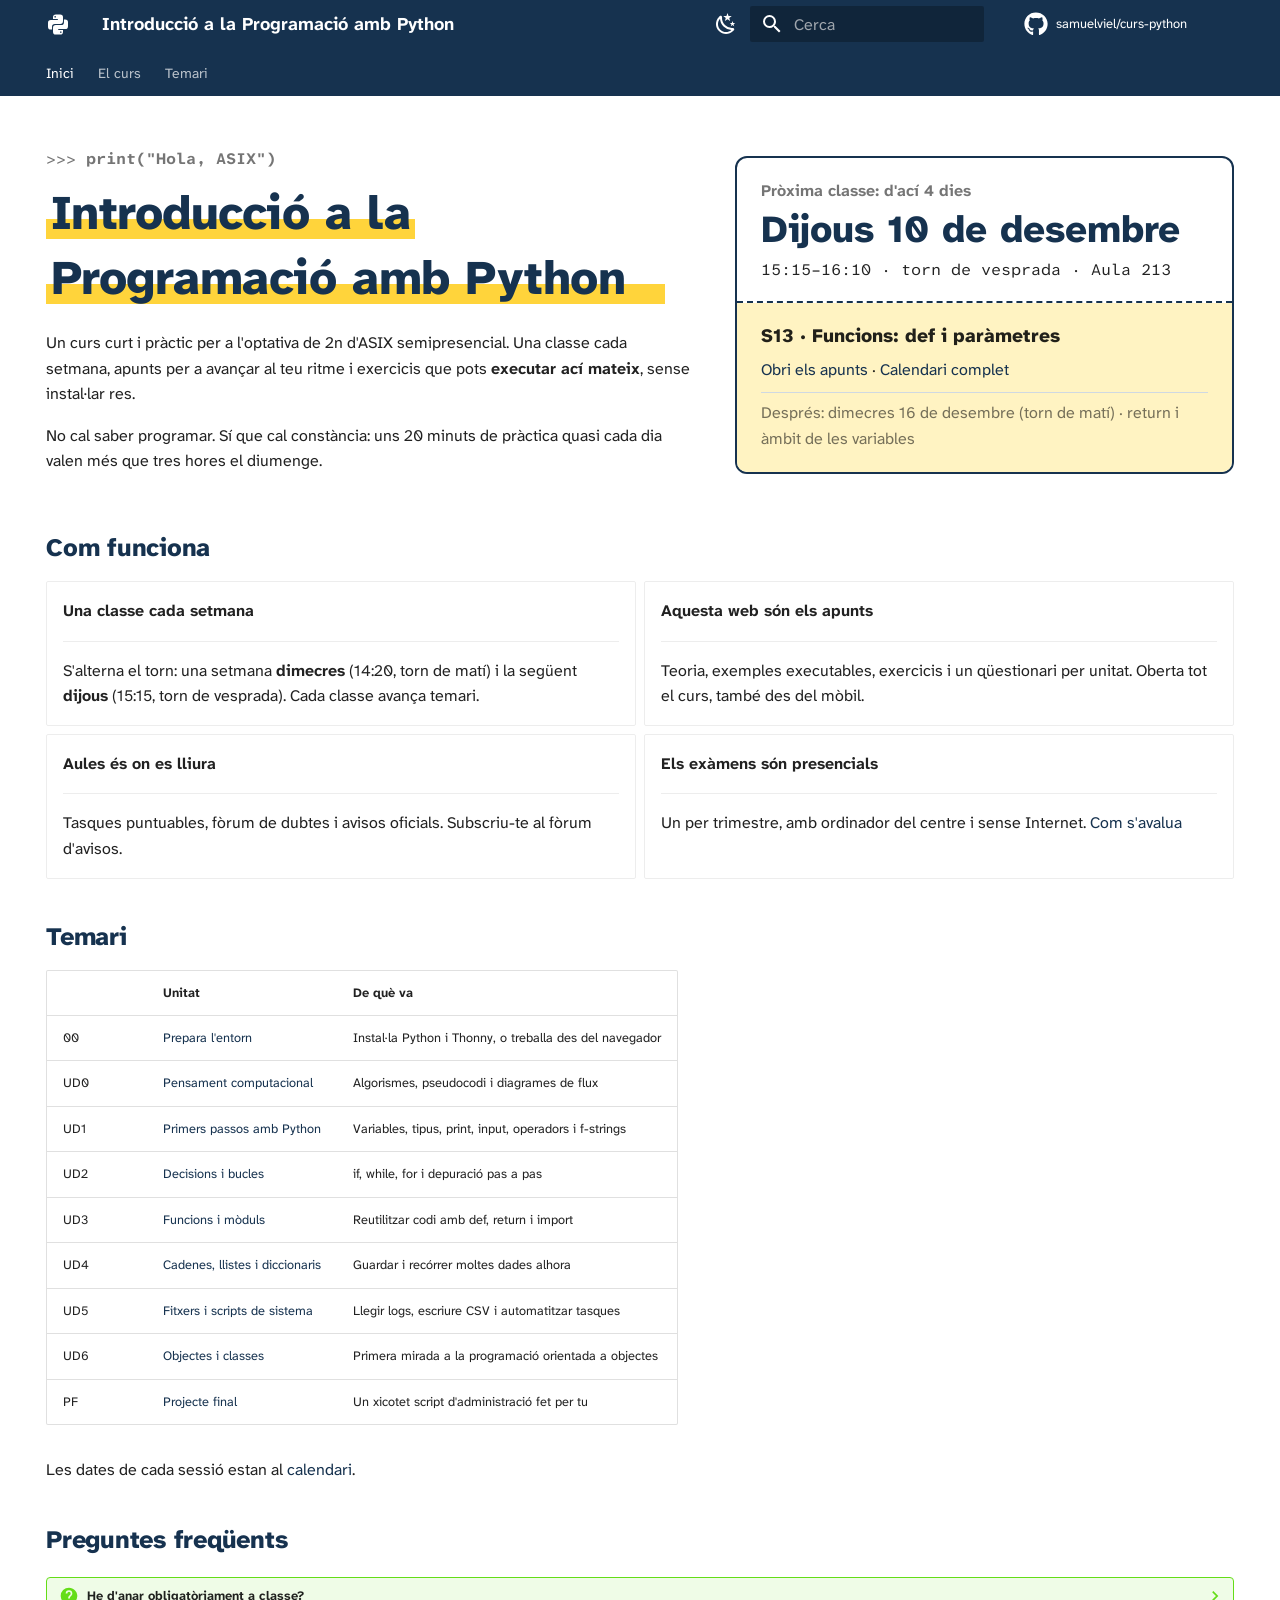
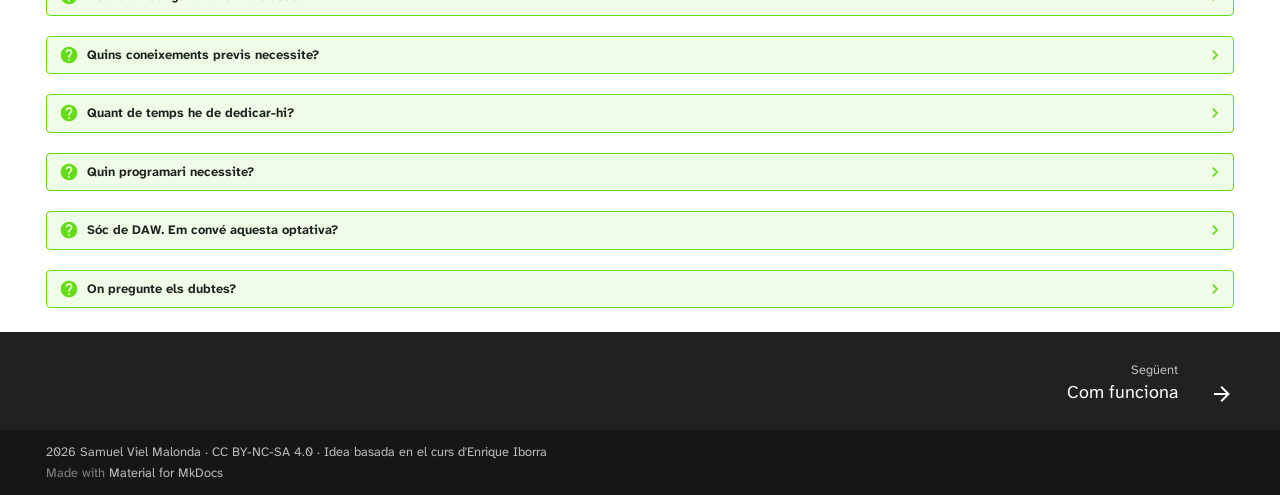
==== index.html @ 8b62d402 "Deployed 7106b65 with MkDocs version: 1.6.1" ====
<!doctype html>
<html lang="ca" class="no-js">
  <head>
    
      <meta charset="utf-8">
      <meta name="viewport" content="width=device-width,initial-scale=1">
      
        <meta name="description" content="Optativa de 2n d'ASIX/DAW semipresencial · IES Maria Enríquez (Gandia) · Curs 2026-2027">
      
      
        <meta name="author" content="Samuel Viel Malonda">
      
      
        <link rel="canonical" href="https://samuelviel.github.io/curs-python/">
      
      
      
        <link rel="next" href="guia/">
      
      
        
      
      
      <link rel="icon" href="assets/favicon.svg">
      <meta name="generator" content="mkdocs-1.6.1, mkdocs-material-9.7.7">
    
    
      
        <title>Inici - Introducció a la Programació amb Python</title>
      
    
    
      <link rel="stylesheet" href="assets/stylesheets/main.ec1eaa64.min.css">
      
        
        <link rel="stylesheet" href="assets/stylesheets/palette.ab4e12ef.min.css">
      
      


    
    
      
    
    
      
    
    
      <link rel="stylesheet" href="assets/css/curs.css">
    
    <script>__md_scope=new URL(".",location),__md_hash=e=>[...e].reduce(((e,_)=>(e<<5)-e+_.charCodeAt(0)),0),__md_get=(e,_=localStorage,t=__md_scope)=>JSON.parse(_.getItem(t.pathname+"."+e)),__md_set=(e,_,t=localStorage,a=__md_scope)=>{try{t.setItem(a.pathname+"."+e,JSON.stringify(_))}catch(e){}}</script>
    
      

    
    
  </head>
  
  
    
    
      
    
    
    
    
    <body dir="ltr" data-md-color-scheme="default" data-md-color-primary="custom" data-md-color-accent="custom">
  
    
    <input class="md-toggle" data-md-toggle="drawer" type="checkbox" id="__drawer" autocomplete="off">
    <input class="md-toggle" data-md-toggle="search" type="checkbox" id="__search" autocomplete="off">
    <label class="md-overlay" for="__drawer"></label>
    <div data-md-component="skip">
      
        
        <a href="#introduccio-a-la-programacio-amb-python" class="md-skip">
          Salta el contingut
        </a>
      
    </div>
    <div data-md-component="announce">
      
    </div>
    
    
      

<header class="md-header" data-md-component="header">
  <nav class="md-header__inner md-grid" aria-label="Capçalera">
    <a href="." title="Introducció a la Programació amb Python" class="md-header__button md-logo" aria-label="Introducció a la Programació amb Python" data-md-component="logo">
      
  
  <svg xmlns="http://www.w3.org/2000/svg" viewBox="0 0 24 24"><path d="M19.14 7.5A2.86 2.86 0 0 1 22 10.36v3.78A2.86 2.86 0 0 1 19.14 17H12c0 .39.32.96.71.96H17v1.68a2.86 2.86 0 0 1-2.86 2.86H9.86A2.86 2.86 0 0 1 7 19.64v-3.75a2.85 2.85 0 0 1 2.86-2.85h5.25a2.85 2.85 0 0 0 2.85-2.86V7.5zm-4.28 11.79c-.4 0-.72.3-.72.89s.32.71.72.71a.71.71 0 0 0 .71-.71c0-.59-.32-.89-.71-.89m-10-1.79A2.86 2.86 0 0 1 2 14.64v-3.78A2.86 2.86 0 0 1 4.86 8H12c0-.39-.32-.96-.71-.96H7V5.36A2.86 2.86 0 0 1 9.86 2.5h4.28A2.86 2.86 0 0 1 17 5.36v3.75a2.85 2.85 0 0 1-2.86 2.85H8.89a2.85 2.85 0 0 0-2.85 2.86v2.68zM9.14 5.71c.4 0 .72-.3.72-.89s-.32-.71-.72-.71c-.39 0-.71.12-.71.71s.32.89.71.89"/></svg>

    </a>
    <label class="md-header__button md-icon" for="__drawer">
      
      <svg xmlns="http://www.w3.org/2000/svg" viewBox="0 0 24 24"><path d="M3 6h18v2H3zm0 5h18v2H3zm0 5h18v2H3z"/></svg>
    </label>
    <div class="md-header__title" data-md-component="header-title">
      <div class="md-header__ellipsis">
        <div class="md-header__topic">
          <span class="md-ellipsis">
            Introducció a la Programació amb Python
          </span>
        </div>
        <div class="md-header__topic" data-md-component="header-topic">
          <span class="md-ellipsis">
            
              Inici
            
          </span>
        </div>
      </div>
    </div>
    
      
        <form class="md-header__option" data-md-component="palette">
  
    
    
    
    <input class="md-option" data-md-color-media="(prefers-color-scheme: light)" data-md-color-scheme="default" data-md-color-primary="custom" data-md-color-accent="custom"  aria-label="Canvia a mode fosc"  type="radio" name="__palette" id="__palette_0">
    
      <label class="md-header__button md-icon" title="Canvia a mode fosc" for="__palette_1" hidden>
        <svg xmlns="http://www.w3.org/2000/svg" viewBox="0 0 24 24"><path d="m17.75 4.09-2.53 1.94.91 3.06-2.63-1.81-2.63 1.81.91-3.06-2.53-1.94L12.44 4l1.06-3 1.06 3zm3.5 6.91-1.64 1.25.59 1.98-1.7-1.17-1.7 1.17.59-1.98L15.75 11l2.06-.05L18.5 9l.69 1.95zm-2.28 4.95c.83-.08 1.72 1.1 1.19 1.85-.32.45-.66.87-1.08 1.27C15.17 23 8.84 23 4.94 19.07c-3.91-3.9-3.91-10.24 0-14.14.4-.4.82-.76 1.27-1.08.75-.53 1.93.36 1.85 1.19-.27 2.86.69 5.83 2.89 8.02a9.96 9.96 0 0 0 8.02 2.89m-1.64 2.02a12.08 12.08 0 0 1-7.8-3.47c-2.17-2.19-3.33-5-3.49-7.82-2.81 3.14-2.7 7.96.31 10.98 3.02 3.01 7.84 3.12 10.98.31"/></svg>
      </label>
    
  
    
    
    
    <input class="md-option" data-md-color-media="(prefers-color-scheme: dark)" data-md-color-scheme="slate" data-md-color-primary="custom" data-md-color-accent="custom"  aria-label="Canvia a mode clar"  type="radio" name="__palette" id="__palette_1">
    
      <label class="md-header__button md-icon" title="Canvia a mode clar" for="__palette_0" hidden>
        <svg xmlns="http://www.w3.org/2000/svg" viewBox="0 0 24 24"><path d="M12 7a5 5 0 0 1 5 5 5 5 0 0 1-5 5 5 5 0 0 1-5-5 5 5 0 0 1 5-5m0 2a3 3 0 0 0-3 3 3 3 0 0 0 3 3 3 3 0 0 0 3-3 3 3 0 0 0-3-3m0-7 2.39 3.42C13.65 5.15 12.84 5 12 5s-1.65.15-2.39.42zM3.34 7l4.16-.35A7.2 7.2 0 0 0 5.94 8.5c-.44.74-.69 1.5-.83 2.29zm.02 10 1.76-3.77a7.131 7.131 0 0 0 2.38 4.14zM20.65 7l-1.77 3.79a7.02 7.02 0 0 0-2.38-4.15zm-.01 10-4.14.36c.59-.51 1.12-1.14 1.54-1.86.42-.73.69-1.5.83-2.29zM12 22l-2.41-3.44c.74.27 1.55.44 2.41.44.82 0 1.63-.17 2.37-.44z"/></svg>
      </label>
    
  
</form>
      
    
    
      <script>var palette=__md_get("__palette");if(palette&&palette.color){if("(prefers-color-scheme)"===palette.color.media){var media=matchMedia("(prefers-color-scheme: light)"),input=document.querySelector(media.matches?"[data-md-color-media='(prefers-color-scheme: light)']":"[data-md-color-media='(prefers-color-scheme: dark)']");palette.color.media=input.getAttribute("data-md-color-media"),palette.color.scheme=input.getAttribute("data-md-color-scheme"),palette.color.primary=input.getAttribute("data-md-color-primary"),palette.color.accent=input.getAttribute("data-md-color-accent")}for(var[key,value]of Object.entries(palette.color))document.body.setAttribute("data-md-color-"+key,value)}</script>
    
    
    
      
      
        <label class="md-header__button md-icon" for="__search">
          
          <svg xmlns="http://www.w3.org/2000/svg" viewBox="0 0 24 24"><path d="M9.5 3A6.5 6.5 0 0 1 16 9.5c0 1.61-.59 3.09-1.56 4.23l.27.27h.79l5 5-1.5 1.5-5-5v-.79l-.27-.27A6.52 6.52 0 0 1 9.5 16 6.5 6.5 0 0 1 3 9.5 6.5 6.5 0 0 1 9.5 3m0 2C7 5 5 7 5 9.5S7 14 9.5 14 14 12 14 9.5 12 5 9.5 5"/></svg>
        </label>
        <div class="md-search" data-md-component="search" role="dialog">
  <label class="md-search__overlay" for="__search"></label>
  <div class="md-search__inner" role="search">
    <form class="md-search__form" name="search">
      <input type="text" class="md-search__input" name="query" aria-label="Cerca" placeholder="Cerca" autocapitalize="off" autocorrect="off" autocomplete="off" spellcheck="false" data-md-component="search-query" required>
      <label class="md-search__icon md-icon" for="__search">
        
        <svg xmlns="http://www.w3.org/2000/svg" viewBox="0 0 24 24"><path d="M9.5 3A6.5 6.5 0 0 1 16 9.5c0 1.61-.59 3.09-1.56 4.23l.27.27h.79l5 5-1.5 1.5-5-5v-.79l-.27-.27A6.52 6.52 0 0 1 9.5 16 6.5 6.5 0 0 1 3 9.5 6.5 6.5 0 0 1 9.5 3m0 2C7 5 5 7 5 9.5S7 14 9.5 14 14 12 14 9.5 12 5 9.5 5"/></svg>
        
        <svg xmlns="http://www.w3.org/2000/svg" viewBox="0 0 24 24"><path d="M20 11v2H8l5.5 5.5-1.42 1.42L4.16 12l7.92-7.92L13.5 5.5 8 11z"/></svg>
      </label>
      <nav class="md-search__options" aria-label="Cerca">
        
        <button type="reset" class="md-search__icon md-icon" title="Neteja" aria-label="Neteja" tabindex="-1">
          
          <svg xmlns="http://www.w3.org/2000/svg" viewBox="0 0 24 24"><path d="M19 6.41 17.59 5 12 10.59 6.41 5 5 6.41 10.59 12 5 17.59 6.41 19 12 13.41 17.59 19 19 17.59 13.41 12z"/></svg>
        </button>
      </nav>
      
        <div class="md-search__suggest" data-md-component="search-suggest"></div>
      
    </form>
    <div class="md-search__output">
      <div class="md-search__scrollwrap" tabindex="0" data-md-scrollfix>
        <div class="md-search-result" data-md-component="search-result">
          <div class="md-search-result__meta">
            Inicialitzant cerca
          </div>
          <ol class="md-search-result__list" role="presentation"></ol>
        </div>
      </div>
    </div>
  </div>
</div>
      
    
    
      <div class="md-header__source">
        <a href="https://github.com/samuelviel/curs-python" title="Ves al repositori" class="md-source" data-md-component="source">
  <div class="md-source__icon md-icon">
    
    <svg xmlns="http://www.w3.org/2000/svg" viewBox="0 0 512 512"><!--! Font Awesome Free 7.1.0 by @fontawesome - https://fontawesome.com License - https://fontawesome.com/license/free (Icons: CC BY 4.0, Fonts: SIL OFL 1.1, Code: MIT License) Copyright 2025 Fonticons, Inc.--><path d="M173.9 397.4c0 2-2.3 3.6-5.2 3.6-3.3.3-5.6-1.3-5.6-3.6 0-2 2.3-3.6 5.2-3.6 3-.3 5.6 1.3 5.6 3.6m-31.1-4.5c-.7 2 1.3 4.3 4.3 4.9 2.6 1 5.6 0 6.2-2s-1.3-4.3-4.3-5.2c-2.6-.7-5.5.3-6.2 2.3m44.2-1.7c-2.9.7-4.9 2.6-4.6 4.9.3 2 2.9 3.3 5.9 2.6 2.9-.7 4.9-2.6 4.6-4.6-.3-1.9-3-3.2-5.9-2.9M252.8 8C114.1 8 8 113.3 8 252c0 110.9 69.8 205.8 169.5 239.2 12.8 2.3 17.3-5.6 17.3-12.1 0-6.2-.3-40.4-.3-61.4 0 0-70 15-84.7-29.8 0 0-11.4-29.1-27.8-36.6 0 0-22.9-15.7 1.6-15.4 0 0 24.9 2 38.6 25.8 21.9 38.6 58.6 27.5 72.9 20.9 2.3-16 8.8-27.1 16-33.7-55.9-6.2-112.3-14.3-112.3-110.5 0-27.5 7.6-41.3 23.6-58.9-2.6-6.5-11.1-33.3 2.6-67.9 20.9-6.5 69 27 69 27 20-5.6 41.5-8.5 62.8-8.5s42.8 2.9 62.8 8.5c0 0 48.1-33.6 69-27 13.7 34.7 5.2 61.4 2.6 67.9 16 17.7 25.8 31.5 25.8 58.9 0 96.5-58.9 104.2-114.8 110.5 9.2 7.9 17 22.9 17 46.4 0 33.7-.3 75.4-.3 83.6 0 6.5 4.6 14.4 17.3 12.1C436.2 457.8 504 362.9 504 252 504 113.3 391.5 8 252.8 8M105.2 352.9c-1.3 1-1 3.3.7 5.2 1.6 1.6 3.9 2.3 5.2 1 1.3-1 1-3.3-.7-5.2-1.6-1.6-3.9-2.3-5.2-1m-10.8-8.1c-.7 1.3.3 2.9 2.3 3.9 1.6 1 3.6.7 4.3-.7.7-1.3-.3-2.9-2.3-3.9-2-.6-3.6-.3-4.3.7m32.4 35.6c-1.6 1.3-1 4.3 1.3 6.2 2.3 2.3 5.2 2.6 6.5 1 1.3-1.3.7-4.3-1.3-6.2-2.2-2.3-5.2-2.6-6.5-1m-11.4-14.7c-1.6 1-1.6 3.6 0 5.9s4.3 3.3 5.6 2.3c1.6-1.3 1.6-3.9 0-6.2-1.4-2.3-4-3.3-5.6-2"/></svg>
  </div>
  <div class="md-source__repository">
    samuelviel/curs-python
  </div>
</a>
      </div>
    
  </nav>
  
</header>
    
    <div class="md-container" data-md-component="container">
      
      
        
          
            
<nav class="md-tabs" aria-label="Pestanyes" data-md-component="tabs">
  <div class="md-grid">
    <ul class="md-tabs__list">
      
        
  
  
  
    
  
  
    <li class="md-tabs__item md-tabs__item--active">
      <a href="." class="md-tabs__link">
        
  
  
    
  
  Inici

      </a>
    </li>
  

      
        
  
  
  
  
    
    
      <li class="md-tabs__item">
        <a href="guia/" class="md-tabs__link">
          
  
  
    
  
  El curs

        </a>
      </li>
    
  

      
        
  
  
  
  
    
    
      <li class="md-tabs__item">
        <a href="unitats/entorn/" class="md-tabs__link">
          
  
  
    
  
  Temari

        </a>
      </li>
    
  

      
    </ul>
  </div>
</nav>
          
        
      
      <main class="md-main" data-md-component="main">
        <div class="md-main__inner md-grid">
          
            
              
                
              
              <div class="md-sidebar md-sidebar--primary" data-md-component="sidebar" data-md-type="navigation" hidden>
                <div class="md-sidebar__scrollwrap">
                  <div class="md-sidebar__inner">
                    


  


<nav class="md-nav md-nav--primary md-nav--lifted" aria-label="Navegació" data-md-level="0">
  <label class="md-nav__title" for="__drawer">
    <a href="." title="Introducció a la Programació amb Python" class="md-nav__button md-logo" aria-label="Introducció a la Programació amb Python" data-md-component="logo">
      
  
  <svg xmlns="http://www.w3.org/2000/svg" viewBox="0 0 24 24"><path d="M19.14 7.5A2.86 2.86 0 0 1 22 10.36v3.78A2.86 2.86 0 0 1 19.14 17H12c0 .39.32.96.71.96H17v1.68a2.86 2.86 0 0 1-2.86 2.86H9.86A2.86 2.86 0 0 1 7 19.64v-3.75a2.85 2.85 0 0 1 2.86-2.85h5.25a2.85 2.85 0 0 0 2.85-2.86V7.5zm-4.28 11.79c-.4 0-.72.3-.72.89s.32.71.72.71a.71.71 0 0 0 .71-.71c0-.59-.32-.89-.71-.89m-10-1.79A2.86 2.86 0 0 1 2 14.64v-3.78A2.86 2.86 0 0 1 4.86 8H12c0-.39-.32-.96-.71-.96H7V5.36A2.86 2.86 0 0 1 9.86 2.5h4.28A2.86 2.86 0 0 1 17 5.36v3.75a2.85 2.85 0 0 1-2.86 2.85H8.89a2.85 2.85 0 0 0-2.85 2.86v2.68zM9.14 5.71c.4 0 .72-.3.72-.89s-.32-.71-.72-.71c-.39 0-.71.12-.71.71s.32.89.71.89"/></svg>

    </a>
    Introducció a la Programació amb Python
  </label>
  
    <div class="md-nav__source">
      <a href="https://github.com/samuelviel/curs-python" title="Ves al repositori" class="md-source" data-md-component="source">
  <div class="md-source__icon md-icon">
    
    <svg xmlns="http://www.w3.org/2000/svg" viewBox="0 0 512 512"><!--! Font Awesome Free 7.1.0 by @fontawesome - https://fontawesome.com License - https://fontawesome.com/license/free (Icons: CC BY 4.0, Fonts: SIL OFL 1.1, Code: MIT License) Copyright 2025 Fonticons, Inc.--><path d="M173.9 397.4c0 2-2.3 3.6-5.2 3.6-3.3.3-5.6-1.3-5.6-3.6 0-2 2.3-3.6 5.2-3.6 3-.3 5.6 1.3 5.6 3.6m-31.1-4.5c-.7 2 1.3 4.3 4.3 4.9 2.6 1 5.6 0 6.2-2s-1.3-4.3-4.3-5.2c-2.6-.7-5.5.3-6.2 2.3m44.2-1.7c-2.9.7-4.9 2.6-4.6 4.9.3 2 2.9 3.3 5.9 2.6 2.9-.7 4.9-2.6 4.6-4.6-.3-1.9-3-3.2-5.9-2.9M252.8 8C114.1 8 8 113.3 8 252c0 110.9 69.8 205.8 169.5 239.2 12.8 2.3 17.3-5.6 17.3-12.1 0-6.2-.3-40.4-.3-61.4 0 0-70 15-84.7-29.8 0 0-11.4-29.1-27.8-36.6 0 0-22.9-15.7 1.6-15.4 0 0 24.9 2 38.6 25.8 21.9 38.6 58.6 27.5 72.9 20.9 2.3-16 8.8-27.1 16-33.7-55.9-6.2-112.3-14.3-112.3-110.5 0-27.5 7.6-41.3 23.6-58.9-2.6-6.5-11.1-33.3 2.6-67.9 20.9-6.5 69 27 69 27 20-5.6 41.5-8.5 62.8-8.5s42.8 2.9 62.8 8.5c0 0 48.1-33.6 69-27 13.7 34.7 5.2 61.4 2.6 67.9 16 17.7 25.8 31.5 25.8 58.9 0 96.5-58.9 104.2-114.8 110.5 9.2 7.9 17 22.9 17 46.4 0 33.7-.3 75.4-.3 83.6 0 6.5 4.6 14.4 17.3 12.1C436.2 457.8 504 362.9 504 252 504 113.3 391.5 8 252.8 8M105.2 352.9c-1.3 1-1 3.3.7 5.2 1.6 1.6 3.9 2.3 5.2 1 1.3-1 1-3.3-.7-5.2-1.6-1.6-3.9-2.3-5.2-1m-10.8-8.1c-.7 1.3.3 2.9 2.3 3.9 1.6 1 3.6.7 4.3-.7.7-1.3-.3-2.9-2.3-3.9-2-.6-3.6-.3-4.3.7m32.4 35.6c-1.6 1.3-1 4.3 1.3 6.2 2.3 2.3 5.2 2.6 6.5 1 1.3-1.3.7-4.3-1.3-6.2-2.2-2.3-5.2-2.6-6.5-1m-11.4-14.7c-1.6 1-1.6 3.6 0 5.9s4.3 3.3 5.6 2.3c1.6-1.3 1.6-3.9 0-6.2-1.4-2.3-4-3.3-5.6-2"/></svg>
  </div>
  <div class="md-source__repository">
    samuelviel/curs-python
  </div>
</a>
    </div>
  
  <ul class="md-nav__list" data-md-scrollfix>
    
      
      
  
  
    
  
  
  
    <li class="md-nav__item md-nav__item--active">
      
      <input class="md-nav__toggle md-toggle" type="checkbox" id="__toc">
      
      
        
      
      
        <label class="md-nav__link md-nav__link--active" for="__toc">
          
  
  
  <span class="md-ellipsis">
    
  
    Inici
  

    
  </span>
  
  

          <span class="md-nav__icon md-icon"></span>
        </label>
      
      <a href="." class="md-nav__link md-nav__link--active">
        
  
  
  <span class="md-ellipsis">
    
  
    Inici
  

    
  </span>
  
  

      </a>
      
        

<nav class="md-nav md-nav--secondary" aria-label="Taula de continguts">
  
  
  
    
  
  
    <label class="md-nav__title" for="__toc">
      <span class="md-nav__icon md-icon"></span>
      Taula de continguts
    </label>
    <ul class="md-nav__list" data-md-component="toc" data-md-scrollfix>
      
        <li class="md-nav__item">
  <a href="#com-funciona" class="md-nav__link">
    <span class="md-ellipsis">
      
        Com funciona
      
    </span>
  </a>
  
</li>
      
        <li class="md-nav__item">
  <a href="#temari" class="md-nav__link">
    <span class="md-ellipsis">
      
        Temari
      
    </span>
  </a>
  
</li>
      
        <li class="md-nav__item">
  <a href="#preguntes-frequents" class="md-nav__link">
    <span class="md-ellipsis">
      
        Preguntes freqüents
      
    </span>
  </a>
  
</li>
      
    </ul>
  
</nav>
      
    </li>
  

    
      
      
  
  
  
  
    
    
      
        
      
        
      
        
      
    
    
    
      
      
        
      
    
    
    <li class="md-nav__item md-nav__item--nested">
      
        
        
        <input class="md-nav__toggle md-toggle " type="checkbox" id="__nav_2" >
        
          
          <label class="md-nav__link" for="__nav_2" id="__nav_2_label" tabindex="0">
            
  
  
  <span class="md-ellipsis">
    
  
    El curs
  

    
  </span>
  
  

            <span class="md-nav__icon md-icon"></span>
          </label>
        
        <nav class="md-nav" data-md-level="1" aria-labelledby="__nav_2_label" aria-expanded="false">
          <label class="md-nav__title" for="__nav_2">
            <span class="md-nav__icon md-icon"></span>
            
  
    El curs
  

          </label>
          <ul class="md-nav__list" data-md-scrollfix>
            
              
                
  
  
  
  
    <li class="md-nav__item">
      <a href="guia/" class="md-nav__link">
        
  
  
  <span class="md-ellipsis">
    
  
    Com funciona
  

    
  </span>
  
  

      </a>
    </li>
  

              
            
              
                
  
  
  
  
    <li class="md-nav__item">
      <a href="calendari/" class="md-nav__link">
        
  
  
  <span class="md-ellipsis">
    
  
    Calendari
  

    
  </span>
  
  

      </a>
    </li>
  

              
            
              
                
  
  
  
  
    <li class="md-nav__item">
      <a href="recursos/" class="md-nav__link">
        
  
  
  <span class="md-ellipsis">
    
  
    Recursos
  

    
  </span>
  
  

      </a>
    </li>
  

              
            
          </ul>
        </nav>
      
    </li>
  

    
      
      
  
  
  
  
    
    
      
        
      
        
      
        
      
        
      
        
      
        
      
        
      
        
      
        
      
    
    
    
      
      
        
      
    
    
    <li class="md-nav__item md-nav__item--nested">
      
        
        
        <input class="md-nav__toggle md-toggle " type="checkbox" id="__nav_3" >
        
          
          <label class="md-nav__link" for="__nav_3" id="__nav_3_label" tabindex="0">
            
  
  
  <span class="md-ellipsis">
    
  
    Temari
  

    
  </span>
  
  

            <span class="md-nav__icon md-icon"></span>
          </label>
        
        <nav class="md-nav" data-md-level="1" aria-labelledby="__nav_3_label" aria-expanded="false">
          <label class="md-nav__title" for="__nav_3">
            <span class="md-nav__icon md-icon"></span>
            
  
    Temari
  

          </label>
          <ul class="md-nav__list" data-md-scrollfix>
            
              
                
  
  
  
  
    <li class="md-nav__item">
      <a href="unitats/entorn/" class="md-nav__link">
        
  
  
  <span class="md-ellipsis">
    
  
    00 · Prepara l'entorn
  

    
  </span>
  
  

      </a>
    </li>
  

              
            
              
                
  
  
  
  
    <li class="md-nav__item">
      <a href="unitats/ud0/" class="md-nav__link">
        
  
  
  <span class="md-ellipsis">
    
  
    UD0 · Pensament computacional
  

    
  </span>
  
  

      </a>
    </li>
  

              
            
              
                
  
  
  
  
    <li class="md-nav__item">
      <a href="unitats/ud1/" class="md-nav__link">
        
  
  
  <span class="md-ellipsis">
    
  
    UD1 · Primers passos
  

    
  </span>
  
  

      </a>
    </li>
  

              
            
              
                
  
  
  
  
    <li class="md-nav__item">
      <a href="unitats/ud2/" class="md-nav__link">
        
  
  
  <span class="md-ellipsis">
    
  
    UD2 · Decisions i bucles
  

    
  </span>
  
  

      </a>
    </li>
  

              
            
              
                
  
  
  
  
    <li class="md-nav__item">
      <a href="unitats/ud3/" class="md-nav__link">
        
  
  
  <span class="md-ellipsis">
    
  
    UD3 · Funcions i mòduls
  

    
  </span>
  
  

      </a>
    </li>
  

              
            
              
                
  
  
  
  
    <li class="md-nav__item">
      <a href="unitats/ud4/" class="md-nav__link">
        
  
  
  <span class="md-ellipsis">
    
  
    UD4 · Cadenes, llistes i diccionaris
  

    
  </span>
  
  

      </a>
    </li>
  

              
            
              
                
  
  
  
  
    <li class="md-nav__item">
      <a href="unitats/ud5/" class="md-nav__link">
        
  
  
  <span class="md-ellipsis">
    
  
    UD5 · Fitxers i scripts
  

    
  </span>
  
  

      </a>
    </li>
  

              
            
              
                
  
  
  
  
    <li class="md-nav__item">
      <a href="unitats/ud6/" class="md-nav__link">
        
  
  
  <span class="md-ellipsis">
    
  
    UD6 · Objectes i classes
  

    
  </span>
  
  

      </a>
    </li>
  

              
            
              
                
  
  
  
  
    <li class="md-nav__item">
      <a href="unitats/projecte/" class="md-nav__link">
        
  
  
  <span class="md-ellipsis">
    
  
    Projecte final
  

    
  </span>
  
  

      </a>
    </li>
  

              
            
          </ul>
        </nav>
      
    </li>
  

    
  </ul>
</nav>
                  </div>
                </div>
              </div>
            
            
              
                
              
              <div class="md-sidebar md-sidebar--secondary" data-md-component="sidebar" data-md-type="toc" hidden>
                <div class="md-sidebar__scrollwrap">
                  <div class="md-sidebar__inner">
                    

<nav class="md-nav md-nav--secondary" aria-label="Taula de continguts">
  
  
  
    
  
  
    <label class="md-nav__title" for="__toc">
      <span class="md-nav__icon md-icon"></span>
      Taula de continguts
    </label>
    <ul class="md-nav__list" data-md-component="toc" data-md-scrollfix>
      
        <li class="md-nav__item">
  <a href="#com-funciona" class="md-nav__link">
    <span class="md-ellipsis">
      
        Com funciona
      
    </span>
  </a>
  
</li>
      
        <li class="md-nav__item">
  <a href="#temari" class="md-nav__link">
    <span class="md-ellipsis">
      
        Temari
      
    </span>
  </a>
  
</li>
      
        <li class="md-nav__item">
  <a href="#preguntes-frequents" class="md-nav__link">
    <span class="md-ellipsis">
      
        Preguntes freqüents
      
    </span>
  </a>
  
</li>
      
    </ul>
  
</nav>
                  </div>
                </div>
              </div>
            
          
          
            <div class="md-content" data-md-component="content">
              
              <article class="md-content__inner md-typeset">
                
                  
  



  
  


<div class="hero">
<div class="hero-text">
<p class="prompt">&gt;&gt;&gt; <b>print("Hola, ASIX")</b></p>
<h1 class="hero-title" id="introduccio-a-la-programacio-amb-python">Introducció a la Programació amb Python<a class="headerlink" href="#introduccio-a-la-programacio-amb-python" title="Permanent link">&para;</a></h1>
<p>Un curs curt i pràctic per a l'optativa de 2n d'ASIX semipresencial. Una classe cada setmana, apunts per a avançar al teu ritme i exercicis que pots <strong>executar ací mateix</strong>, sense instal·lar res.</p>
<p>No cal saber programar. Sí que cal constància: uns 20 minuts de pràctica quasi cada dia valen més que tres hores el diumenge.</p>
</div>
<div aria-live="polite" class="ticket" id="proxima-sessio"></div>
</div>
<h2 id="com-funciona">Com funciona<a class="headerlink" href="#com-funciona" title="Permanent link">&para;</a></h2>
<div class="grid cards two">
<ul>
<li>
<p><strong>Una classe cada setmana</strong></p>
<hr />
<p>S'alterna el torn: una setmana <strong>dimecres</strong> (14:20, torn de matí) i la següent <strong>dijous</strong> (15:15, torn de vesprada). Cada classe avança temari.</p>
</li>
<li>
<p><strong>Aquesta web són els apunts</strong></p>
<hr />
<p>Teoria, exemples executables, exercicis i un qüestionari per unitat. Oberta tot el curs, també des del mòbil.</p>
</li>
<li>
<p><strong>Aules és on es lliura</strong></p>
<hr />
<p>Tasques puntuables, fòrum de dubtes i avisos oficials. Subscriu-te al fòrum d'avisos.</p>
</li>
<li>
<p><strong>Els exàmens són presencials</strong></p>
<hr />
<p>Un per trimestre, amb ordinador del centre i sense Internet. <a href="guia/#com-es-calcula-la-nota">Com s'avalua</a></p>
</li>
</ul>
</div>
<h2 id="temari">Temari<a class="headerlink" href="#temari" title="Permanent link">&para;</a></h2>
<table>
<thead>
<tr>
<th></th>
<th>Unitat</th>
<th>De què va</th>
</tr>
</thead>
<tbody>
<tr>
<td>00</td>
<td><a href="unitats/entorn/">Prepara l'entorn</a></td>
<td>Instal·la Python i Thonny, o treballa des del navegador</td>
</tr>
<tr>
<td>UD0</td>
<td><a href="unitats/ud0/">Pensament computacional</a></td>
<td>Algorismes, pseudocodi i diagrames de flux</td>
</tr>
<tr>
<td>UD1</td>
<td><a href="unitats/ud1/">Primers passos amb Python</a></td>
<td>Variables, tipus, print, input, operadors i f-strings</td>
</tr>
<tr>
<td>UD2</td>
<td><a href="unitats/ud2/">Decisions i bucles</a></td>
<td>if, while, for i depuració pas a pas</td>
</tr>
<tr>
<td>UD3</td>
<td><a href="unitats/ud3/">Funcions i mòduls</a></td>
<td>Reutilitzar codi amb def, return i import</td>
</tr>
<tr>
<td>UD4</td>
<td><a href="unitats/ud4/">Cadenes, llistes i diccionaris</a></td>
<td>Guardar i recórrer moltes dades alhora</td>
</tr>
<tr>
<td>UD5</td>
<td><a href="unitats/ud5/">Fitxers i scripts de sistema</a></td>
<td>Llegir logs, escriure CSV i automatitzar tasques</td>
</tr>
<tr>
<td>UD6</td>
<td><a href="unitats/ud6/">Objectes i classes</a></td>
<td>Primera mirada a la programació orientada a objectes</td>
</tr>
<tr>
<td>PF</td>
<td><a href="unitats/projecte/">Projecte final</a></td>
<td>Un xicotet script d'administració fet per tu</td>
</tr>
</tbody>
</table>
<p>Les dates de cada sessió estan al <a href="calendari/">calendari</a>.</p>
<h2 id="preguntes-frequents">Preguntes freqüents<a class="headerlink" href="#preguntes-frequents" title="Permanent link">&para;</a></h2>
<details class="question">
<summary>He d'anar obligatòriament a classe?</summary>
<p>No. En semipresencial l'assistència a les tutories col·lectives és voluntària i no puntua, encara que es passa llista. Com que cada setmana és un torn diferent, si només pots vindre a un, segueix les altres sessions amb els apunts i el resum que es penja a Aules.</p>
</details>
<details class="question">
<summary>Quins coneixements previs necessite?</summary>
<p>Cap de programació. Només saber moure't per l'ordinador: crear carpetes, guardar fitxers i obrir un terminal.</p>
</details>
<details class="question">
<summary>Quant de temps he de dedicar-hi?</summary>
<p>Compta amb 1 o 2 hores per setmana a banda de la classe: llegir, provar els exemples i fer els exercicis.</p>
</details>
<details class="question">
<summary>Quin programari necessite?</summary>
<p>Python 3 i l'editor Thonny, gratuïts. Instruccions a <a href="unitats/entorn/">Prepara l'entorn</a>. Si un dia no tens el teu ordinador, pots provar el codi en aquesta web.</p>
</details>
<details class="question">
<summary>Sóc de DAW. Em convé aquesta optativa?</summary>
<p>L'optativa està pensada per a l'alumnat d'ASIX. Si estudies DAW ja treballes aquests continguts, amb més profunditat, al mòdul de Programació. Consulta-ho amb la tutoria o amb direcció d'estudis abans de matricular-t'hi.</p>
</details>
<details class="question">
<summary>On pregunte els dubtes?</summary>
<p>Primer al fòrum de dubtes d'Aules: la teua pregunta pot ajudar altres companys, i participar compta per a la nota. Per a temes personals, missatge privat per Aules. Tens una plantilla per a preguntar bé a <a href="recursos/#com-preguntar-al-forum">Recursos</a>.</p>
</details>







  
  




  



                
              </article>
            </div>
          
          
<script>var target=document.getElementById(location.hash.slice(1));target&&target.name&&(target.checked=target.name.startsWith("__tabbed_"))</script>
        </div>
        
          <button type="button" class="md-top md-icon" data-md-component="top" hidden>
  
  <svg xmlns="http://www.w3.org/2000/svg" viewBox="0 0 24 24"><path d="M13 20h-2V8l-5.5 5.5-1.42-1.42L12 4.16l7.92 7.92-1.42 1.42L13 8z"/></svg>
  Torna a l'inici
</button>
        
      </main>
      
        <footer class="md-footer">
  
    
      
        
      
      <nav class="md-footer__inner md-grid" aria-label="Peu de pàgina" >
        
        
          
          <a href="guia/" class="md-footer__link md-footer__link--next" aria-label="Següent: Com funciona">
            <div class="md-footer__title">
              <span class="md-footer__direction">
                Següent
              </span>
              <div class="md-ellipsis">
                Com funciona
              </div>
            </div>
            <div class="md-footer__button md-icon">
              
              <svg xmlns="http://www.w3.org/2000/svg" viewBox="0 0 24 24"><path d="M4 11v2h12l-5.5 5.5 1.42 1.42L19.84 12l-7.92-7.92L10.5 5.5 16 11z"/></svg>
            </div>
          </a>
        
      </nav>
    
  
  <div class="md-footer-meta md-typeset">
    <div class="md-footer-meta__inner md-grid">
      <div class="md-copyright">
  
    <div class="md-copyright__highlight">
      2026 Samuel Viel Malonda · <a href="https://creativecommons.org/licenses/by-nc-sa/4.0/deed.ca">CC BY-NC-SA 4.0</a> · Idea basada en el curs d'<a href="https://enriqueiborra.github.io/python/index.html">Enrique Iborra</a>
    </div>
  
  
    Made with
    <a href="https://squidfunk.github.io/mkdocs-material/" target="_blank" rel="noopener">
      Material for MkDocs
    </a>
  
</div>
      
    </div>
  </div>
</footer>
      
    </div>
    <div class="md-dialog" data-md-component="dialog">
      <div class="md-dialog__inner md-typeset"></div>
    </div>
    
    
    
      
      
      <script id="__config" type="application/json">{"annotate": null, "base": ".", "features": ["navigation.tabs", "navigation.sections", "navigation.top", "navigation.footer", "navigation.indexes", "toc.follow", "search.highlight", "search.suggest", "content.code.copy"], "search": "assets/javascripts/workers/search.2c215733.min.js", "tags": null, "translations": {"clipboard.copied": "Copiat al porta-retalls", "clipboard.copy": "C\u00f2pia al porta-retalls", "search.result.more.one": "1 m\u00e9s en aquesta p\u00e0gina", "search.result.more.other": "# m\u00e9s en aquesta p\u00e0gina", "search.result.none": "Cap document coincideix", "search.result.one": "1 document coincident", "search.result.other": "# documents coincidents", "search.result.placeholder": "Escriu per a comen\u00e7ar a cercar", "search.result.term.missing": "Desaparegut", "select.version": "Selecciona la versi\u00f3"}, "version": null}</script>
    
    
      <script src="assets/javascripts/bundle.d7400e89.min.js"></script>
      
        <script src="assets/js/curs.js"></script>
      
        <script src="assets/js/curs-app.js"></script>
      
    
  </body>
</html>
---- assets/stylesheets/main.ec1eaa64.min.css ----
@charset "UTF-8";html{-webkit-text-size-adjust:none;-moz-text-size-adjust:none;text-size-adjust:none;box-sizing:border-box}*,:after,:before{box-sizing:inherit}@media (prefers-reduced-motion){*,:after,:before{transition:none!important}}body{margin:0}a,button,input,label{-webkit-tap-highlight-color:transparent}a{color:inherit;text-decoration:none}hr{border:0;box-sizing:initial;display:block;height:.05rem;overflow:visible;padding:0}small{font-size:80%}sub,sup{line-height:1em}img{border-style:none}table{border-collapse:initial;border-spacing:0}td,th{font-weight:400;vertical-align:top}button{background:#0000;border:0;font-family:inherit;font-size:inherit;margin:0;padding:0}input{border:0;outline:none}:root{--md-primary-fg-color:#4051b5;--md-primary-fg-color--light:#5d6cc0;--md-primary-fg-color--dark:#303fa1;--md-primary-bg-color:#fff;--md-primary-bg-color--light:#ffffffb3;--md-accent-fg-color:#526cfe;--md-accent-fg-color--transparent:#526cfe1a;--md-accent-bg-color:#fff;--md-accent-bg-color--light:#ffffffb3}[data-md-color-scheme=default]{color-scheme:light}[data-md-color-scheme=default] img[src$="#gh-dark-mode-only"],[data-md-color-scheme=default] img[src$="#only-dark"]{display:none}:root,[data-md-color-scheme=default]{--md-hue:225deg;--md-default-fg-color:#000000de;--md-default-fg-color--light:#0000008a;--md-default-fg-color--lighter:#00000052;--md-default-fg-color--lightest:#00000012;--md-default-bg-color:#fff;--md-default-bg-color--light:#ffffffb3;--md-default-bg-color--lighter:#ffffff4d;--md-default-bg-color--lightest:#ffffff1f;--md-code-fg-color:#36464e;--md-code-bg-color:#f5f5f5;--md-code-bg-color--light:#f5f5f5b3;--md-code-bg-color--lighter:#f5f5f54d;--md-code-hl-color:#4287ff;--md-code-hl-color--light:#4287ff1a;--md-code-hl-number-color:#d52a2a;--md-code-hl-special-color:#db1457;--md-code-hl-function-color:#a846b9;--md-code-hl-constant-color:#6e59d9;--md-code-hl-keyword-color:#3f6ec6;--md-code-hl-string-color:#1c7d4d;--md-code-hl-name-color:var(--md-code-fg-color);--md-code-hl-operator-color:var(--md-default-fg-color--light);--md-code-hl-punctuation-color:var(--md-default-fg-color--light);--md-code-hl-comment-color:var(--md-default-fg-color--light);--md-code-hl-generic-color:var(--md-default-fg-color--light);--md-code-hl-variable-color:var(--md-default-fg-color--light);--md-typeset-color:var(--md-default-fg-color);--md-typeset-a-color:var(--md-primary-fg-color);--md-typeset-del-color:#f5503d26;--md-typeset-ins-color:#0bd57026;--md-typeset-kbd-color:#fafafa;--md-typeset-kbd-accent-color:#fff;--md-typeset-kbd-border-color:#b8b8b8;--md-typeset-mark-color:#ffff0080;--md-typeset-table-color:#0000001f;--md-typeset-table-color--light:rgba(0,0,0,.035);--md-admonition-fg-color:var(--md-default-fg-color);--md-admonition-bg-color:var(--md-default-bg-color);--md-warning-fg-color:#000000de;--md-warning-bg-color:#ff9;--md-footer-fg-color:#fff;--md-footer-fg-color--light:#ffffffb3;--md-footer-fg-color--lighter:#ffffff73;--md-footer-bg-color:#000000de;--md-footer-bg-color--dark:#00000052;--md-shadow-z1:0 0.2rem 0.5rem #0000000d,0 0 0.05rem #0000001a;--md-shadow-z2:0 0.2rem 0.5rem #0000001a,0 0 0.05rem #00000040;--md-shadow-z3:0 0.2rem 0.5rem #0003,0 0 0.05rem #00000059}.md-icon svg{fill:currentcolor;display:block;height:1.2rem;width:1.2rem}body{-webkit-font-smoothing:antialiased;-moz-osx-font-smoothing:grayscale;--md-text-font-family:var(--md-text-font,_),-apple-system,BlinkMacSystemFont,Helvetica,Arial,sans-serif;--md-code-font-family:var(--md-code-font,_),SFMono-Regular,Consolas,Menlo,monospace}aside,body,input{font-feature-settings:"kern","liga";color:var(--md-typeset-color);font-family:var(--md-text-font-family)}code,kbd,pre{font-feature-settings:"kern";font-family:var(--md-code-font-family)}:root{--md-typeset-table-sort-icon:url('data:image/svg+xml;charset=utf-8,<svg xmlns="http://www.w3.org/2000/svg" viewBox="0 0 24 24"><path d="m18 21-4-4h3V7h-3l4-4 4 4h-3v10h3M2 19v-2h10v2M2 13v-2h7v2M2 7V5h4v2z"/></svg>');--md-typeset-table-sort-icon--asc:url('data:image/svg+xml;charset=utf-8,<svg xmlns="http://www.w3.org/2000/svg" viewBox="0 0 24 24"><path d="M19 17h3l-4 4-4-4h3V3h2M2 17h10v2H2M6 5v2H2V5m0 6h7v2H2z"/></svg>');--md-typeset-table-sort-icon--desc:url('data:image/svg+xml;charset=utf-8,<svg xmlns="http://www.w3.org/2000/svg" viewBox="0 0 24 24"><path d="M19 7h3l-4-4-4 4h3v14h2M2 17h10v2H2M6 5v2H2V5m0 6h7v2H2z"/></svg>')}.md-typeset{-webkit-print-color-adjust:exact;color-adjust:exact;font-size:.8rem;line-height:1.6;overflow-wrap:break-word}@media print{.md-typeset{font-size:.68rem}}.md-typeset blockquote,.md-typeset dl,.md-typeset figure,.md-typeset ol,.md-typeset pre,.md-typeset ul{margin-bottom:1em;margin-top:1em}.md-typeset h1{color:var(--md-default-fg-color--light);font-size:2em;line-height:1.3;margin:0 0 1.25em}.md-typeset h1,.md-typeset h2{font-weight:300;letter-spacing:-.01em}.md-typeset h2{font-size:1.5625em;line-height:1.4;margin:1.6em 0 .64em}.md-typeset h3{font-size:1.25em;font-weight:400;letter-spacing:-.01em;line-height:1.5;margin:1.6em 0 .8em}.md-typeset h2+h3{margin-top:.8em}.md-typeset h4{font-weight:700;letter-spacing:-.01em;margin:1em 0}.md-typeset h5,.md-typeset h6{color:var(--md-default-fg-color--light);font-size:.8em;font-weight:700;letter-spacing:-.01em;margin:1.25em 0}.md-typeset h5{text-transform:uppercase}.md-typeset h5 code{text-transform:none}.md-typeset hr{border-bottom:.05rem solid var(--md-default-fg-color--lightest);display:flow-root;margin:1.5em 0}.md-typeset a{color:var(--md-typeset-a-color);word-break:break-word}.md-typeset a,.md-typeset a:before{transition:color 125ms}.md-typeset a:focus,.md-typeset a:hover{color:var(--md-accent-fg-color)}.md-typeset a:focus code,.md-typeset a:hover code{background-color:var(--md-accent-fg-color--transparent);color:var(--md-accent-fg-color)}.md-typeset a code{color:var(--md-typeset-a-color)}.md-typeset a.focus-visible{outline-color:var(--md-accent-fg-color);outline-offset:.2rem}.md-typeset code,.md-typeset kbd,.md-typeset pre{color:var(--md-code-fg-color);direction:ltr;font-variant-ligatures:none;transition:background-color 125ms}@media print{.md-typeset code,.md-typeset kbd,.md-typeset pre{white-space:pre-wrap}}.md-typeset code{background-color:var(--md-code-bg-color);border-radius:.1rem;-webkit-box-decoration-break:clone;box-decoration-break:clone;font-size:.85em;padding:0 .2941176471em;transition:color 125ms,background-color 125ms;word-break:break-word}.md-typeset code:not(.focus-visible){-webkit-tap-highlight-color:transparent;outline:none}.md-typeset pre{display:flow-root;line-height:1.4;position:relative}.md-typeset pre>code{-webkit-box-decoration-break:slice;box-decoration-break:slice;box-shadow:none;display:block;margin:0;outline-color:var(--md-accent-fg-color);overflow:auto;padding:.7720588235em 1.1764705882em;scrollbar-color:var(--md-default-fg-color--lighter) #0000;scrollbar-width:thin;touch-action:auto;word-break:normal}.md-typeset pre>code:hover{scrollbar-color:var(--md-accent-fg-color) #0000}.md-typeset pre>code::-webkit-scrollbar{height:.2rem;width:.2rem}.md-typeset pre>code::-webkit-scrollbar-thumb{background-color:var(--md-default-fg-color--lighter)}.md-typeset pre>code::-webkit-scrollbar-thumb:hover{background-color:var(--md-accent-fg-color)}.md-typeset kbd{background-color:var(--md-typeset-kbd-color);border-radius:.1rem;box-shadow:0 .1rem 0 .05rem var(--md-typeset-kbd-border-color),0 .1rem 0 var(--md-typeset-kbd-border-color),0 -.1rem .2rem var(--md-typeset-kbd-accent-color) inset;color:var(--md-default-fg-color);display:inline-block;font-size:.75em;padding:0 .6666666667em;vertical-align:text-top;word-break:break-word}.md-typeset mark{background-color:var(--md-typeset-mark-color);-webkit-box-decoration-break:clone;box-decoration-break:clone;color:inherit;word-break:break-word}.md-typeset abbr{cursor:help;text-decoration:none}.md-typeset [data-preview],.md-typeset abbr{border-bottom:.05rem dotted var(--md-default-fg-color--light)}.md-typeset small{opacity:.75}[dir=ltr] .md-typeset sub,[dir=ltr] .md-typeset sup{margin-left:.078125em}[dir=rtl] .md-typeset sub,[dir=rtl] .md-typeset sup{margin-right:.078125em}[dir=ltr] .md-typeset blockquote{padding-left:.6rem}[dir=rtl] .md-typeset blockquote{padding-right:.6rem}[dir=ltr] .md-typeset blockquote{border-left:.2rem solid var(--md-default-fg-color--lighter)}[dir=rtl] .md-typeset blockquote{border-right:.2rem solid var(--md-default-fg-color--lighter)}.md-typeset blockquote{color:var(--md-default-fg-color--light);margin-left:0;margin-right:0}.md-typeset ul{list-style-type:disc}.md-typeset ul[type]{list-style-type:revert-layer}[dir=ltr] .md-typeset ol,[dir=ltr] .md-typeset ul{margin-left:.625em}[dir=rtl] .md-typeset ol,[dir=rtl] .md-typeset ul{margin-right:.625em}.md-typeset ol,.md-typeset ul{padding:0}.md-typeset ol:not([hidden]),.md-typeset ul:not([hidden]){display:flow-root}.md-typeset ol ol,.md-typeset ul ol{list-style-type:lower-alpha}.md-typeset ol ol ol,.md-typeset ul ol ol{list-style-type:lower-roman}.md-typeset ol ol ol ol,.md-typeset ul ol ol ol{list-style-type:upper-alpha}.md-typeset ol ol ol ol ol,.md-typeset ul ol ol ol ol{list-style-type:upper-roman}.md-typeset ol[type],.md-typeset ul[type]{list-style-type:revert-layer}[dir=ltr] .md-typeset ol li,[dir=ltr] .md-typeset ul li{margin-left:1.25em}[dir=rtl] .md-typeset ol li,[dir=rtl] .md-typeset ul li{margin-right:1.25em}.md-typeset ol li,.md-typeset ul li{margin-bottom:.5em}.md-typeset ol li blockquote,.md-typeset ol li p,.md-typeset ul li blockquote,.md-typeset ul li p{margin:.5em 0}.md-typeset ol li:last-child,.md-typeset ul li:last-child{margin-bottom:0}[dir=ltr] .md-typeset ol li ol,[dir=ltr] .md-typeset ol li ul,[dir=ltr] .md-typeset ul li ol,[dir=ltr] .md-typeset ul li ul{margin-left:.625em}[dir=rtl] .md-typeset ol li ol,[dir=rtl] .md-typeset ol li ul,[dir=rtl] .md-typeset ul li ol,[dir=rtl] .md-typeset ul li ul{margin-right:.625em}.md-typeset ol li ol,.md-typeset ol li ul,.md-typeset ul li ol,.md-typeset ul li ul{margin-bottom:.5em;margin-top:.5em}[dir=ltr] .md-typeset dd{margin-left:1.875em}[dir=rtl] .md-typeset dd{margin-right:1.875em}.md-typeset dd{margin-bottom:1.5em;margin-top:1em}.md-typeset img,.md-typeset svg,.md-typeset video{height:auto;max-width:100%}.md-typeset img[align=left]{margin:1em 1em 1em 0}.md-typeset img[align=right]{margin:1em 0 1em 1em}.md-typeset img[align]:only-child{margin-top:0}.md-typeset figure{display:flow-root;margin:1em auto;max-width:100%;text-align:center;width:fit-content}.md-typeset figure img{display:block;margin:0 auto}.md-typeset figcaption{font-style:italic;margin:1em auto;max-width:24rem}.md-typeset iframe{max-width:100%}.md-typeset table:not([class]){background-color:var(--md-default-bg-color);border:.05rem solid var(--md-typeset-table-color);border-radius:.1rem;display:inline-block;font-size:.64rem;max-width:100%;overflow:auto;touch-action:auto}@media print{.md-typeset table:not([class]){display:table}}.md-typeset table:not([class])+*{margin-top:1.5em}.md-typeset table:not([class]) td>:first-child,.md-typeset table:not([class]) th>:first-child{margin-top:0}.md-typeset table:not([class]) td>:last-child,.md-typeset table:not([class]) th>:last-child{margin-bottom:0}.md-typeset table:not([class]) td:not([align]),.md-typeset table:not([class]) th:not([align]){text-align:left}[dir=rtl] .md-typeset table:not([class]) td:not([align]),[dir=rtl] .md-typeset table:not([class]) th:not([align]){text-align:right}.md-typeset table:not([class]) th{font-weight:700;min-width:5rem;padding:.9375em 1.25em;vertical-align:top}.md-typeset table:not([class]) td{border-top:.05rem solid var(--md-typeset-table-color);padding:.9375em 1.25em;vertical-align:top}.md-typeset table:not([class]) tbody tr{transition:background-color 125ms}.md-typeset table:not([class]) tbody tr:hover{background-color:var(--md-typeset-table-color--light);box-shadow:0 .05rem 0 var(--md-default-bg-color) inset}.md-typeset table:not([class]) a{word-break:normal}.md-typeset table th[role=columnheader]{cursor:pointer}[dir=ltr] .md-typeset table th[role=columnheader]:after{margin-left:.5em}[dir=rtl] .md-typeset table th[role=columnheader]:after{margin-right:.5em}.md-typeset table th[role=columnheader]:after{content:"";display:inline-block;height:1.2em;-webkit-mask-image:var(--md-typeset-table-sort-icon);mask-image:var(--md-typeset-table-sort-icon);-webkit-mask-repeat:no-repeat;mask-repeat:no-repeat;-webkit-mask-size:contain;mask-size:contain;transition:background-color 125ms;vertical-align:text-bottom;width:1.2em}.md-typeset table th[role=columnheader]:hover:after{background-color:var(--md-default-fg-color--lighter)}.md-typeset table th[role=columnheader][aria-sort=ascending]:after{background-color:var(--md-default-fg-color--light);-webkit-mask-image:var(--md-typeset-table-sort-icon--asc);mask-image:var(--md-typeset-table-sort-icon--asc)}.md-typeset table th[role=columnheader][aria-sort=descending]:after{background-color:var(--md-default-fg-color--light);-webkit-mask-image:var(--md-typeset-table-sort-icon--desc);mask-image:var(--md-typeset-table-sort-icon--desc)}.md-typeset__scrollwrap{margin:1em -.8rem;overflow-x:auto;touch-action:auto}.md-typeset__table{display:inline-block;margin-bottom:.5em;padding:0 .8rem}@media print{.md-typeset__table{display:block}}html .md-typeset__table table{display:table;margin:0;overflow:hidden;width:100%}@media screen and (max-width:44.984375em){.md-content__inner>pre{margin:1em -.8rem}.md-content__inner>pre code{border-radius:0}}.md-typeset .md-author{border-radius:100%;display:block;flex-shrink:0;height:1.6rem;overflow:hidden;position:relative;transition:color 125ms,transform 125ms;width:1.6rem}.md-typeset .md-author img{display:block}.md-typeset .md-author--more{background:var(--md-default-fg-color--lightest);color:var(--md-default-fg-color--lighter);font-size:.6rem;font-weight:700;line-height:1.6rem;text-align:center}.md-typeset .md-author--long{height:2.4rem;width:2.4rem}.md-typeset a.md-author{transform:scale(1)}.md-typeset a.md-author img{border-radius:100%;filter:grayscale(100%) opacity(75%);transition:filter 125ms}.md-typeset a.md-author:focus,.md-typeset a.md-author:hover{transform:scale(1.1);z-index:1}.md-typeset a.md-author:focus img,.md-typeset a.md-author:hover img{filter:grayscale(0)}.md-banner{background-color:var(--md-footer-bg-color);color:var(--md-footer-fg-color);overflow:auto}@media print{.md-banner{display:none}}.md-banner--warning{background-color:var(--md-warning-bg-color);color:var(--md-warning-fg-color)}.md-banner__inner{font-size:.7rem;margin:.6rem auto;padding:0 .8rem}[dir=ltr] .md-banner__button{float:right}[dir=rtl] .md-banner__button{float:left}.md-banner__button{color:inherit;cursor:pointer;transition:opacity .25s}.no-js .md-banner__button{display:none}.md-banner__button:hover{opacity:.7}html{font-size:125%;height:100%;overflow-x:hidden}@media screen and (min-width:100em){html{font-size:137.5%}}@media screen and (min-width:125em){html{font-size:150%}}body{background-color:var(--md-default-bg-color);display:flex;flex-direction:column;font-size:.5rem;min-height:100%;position:relative;width:100%}@media print{body{display:block}}@media screen and (max-width:59.984375em){body[data-md-scrolllock]{position:fixed}}.md-grid{margin-left:auto;margin-right:auto;max-width:61rem}.md-container{display:flex;flex-direction:column;flex-grow:1}@media print{.md-container{display:block}}.md-main{flex-grow:1}.md-main__inner{display:flex;height:100%;margin-top:1.5rem}.md-ellipsis{overflow:hidden;text-overflow:ellipsis}.md-toggle{display:none}.md-option{height:0;opacity:0;position:absolute;width:0}.md-option:checked+label:not([hidden]){display:block}.md-option.focus-visible+label{outline-color:var(--md-accent-fg-color);outline-style:auto}.md-skip{background-color:var(--md-default-fg-color);border-radius:.1rem;color:var(--md-default-bg-color);font-size:.64rem;margin:.5rem;opacity:0;outline-color:var(--md-accent-fg-color);padding:.3rem .5rem;position:fixed;transform:translateY(.4rem);z-index:-1}.md-skip:focus{opacity:1;transform:translateY(0);transition:transform .25s cubic-bezier(.4,0,.2,1),opacity 175ms 75ms;z-index:10}@page{margin:25mm}:root{--md-clipboard-icon:url('data:image/svg+xml;charset=utf-8,<svg xmlns="http://www.w3.org/2000/svg" viewBox="0 0 24 24"><path d="M19 21H8V7h11m0-2H8a2 2 0 0 0-2 2v14a2 2 0 0 0 2 2h11a2 2 0 0 0 2-2V7a2 2 0 0 0-2-2m-3-4H4a2 2 0 0 0-2 2v14h2V3h12z"/></svg>')}.md-clipboard{border-radius:.1rem;color:var(--md-default-fg-color--lightest);cursor:pointer;height:1.5em;outline-color:var(--md-accent-fg-color);outline-offset:.1rem;transition:color .25s;width:1.5em;z-index:1}@media print{.md-clipboard{display:none}}.md-clipboard:not(.focus-visible){-webkit-tap-highlight-color:transparent;outline:none}:hover>.md-clipboard{color:var(--md-default-fg-color--light)}.md-clipboard:focus,.md-clipboard:hover{color:var(--md-accent-fg-color)}.md-clipboard:after{background-color:currentcolor;content:"";display:block;height:1.125em;margin:0 auto;-webkit-mask-image:var(--md-clipboard-icon);mask-image:var(--md-clipboard-icon);-webkit-mask-position:center;mask-position:center;-webkit-mask-repeat:no-repeat;mask-repeat:no-repeat;-webkit-mask-size:contain;mask-size:contain;width:1.125em}.md-clipboard--inline{cursor:pointer}.md-clipboard--inline code{transition:color .25s,background-color .25s}.md-clipboard--inline:focus code,.md-clipboard--inline:hover code{background-color:var(--md-accent-fg-color--transparent);color:var(--md-accent-fg-color)}:root{--md-code-select-icon:url('data:image/svg+xml;charset=utf-8,<svg xmlns="http://www.w3.org/2000/svg" viewBox="0 0 24 24"><path d="M19 19h-4v2h4c1.1 0 2-.9 2-2v-4h-2m0-12h-4v2h4v4h2V5c0-1.1-.9-2-2-2M5 5h4V3H5c-1.1 0-2 .9-2 2v4h2m0 6H3v4c0 1.1.9 2 2 2h4v-2H5zm2-4h2v2H7zm4 0h2v2h-2zm4 0h2v2h-2zM7 7h2v2H7zm4 0h2v2h-2zm4 0h2v2h-2zm-8 8h2v2H7zm4 0h2v2h-2zm4 0h2v2h-2z"/></svg>');--md-code-copy-icon:url('data:image/svg+xml;charset=utf-8,<svg xmlns="http://www.w3.org/2000/svg" viewBox="0 0 24 24"><path d="M19 21H8V7h11m0-2H8a2 2 0 0 0-2 2v14a2 2 0 0 0 2 2h11a2 2 0 0 0 2-2V7a2 2 0 0 0-2-2m-3-4H4a2 2 0 0 0-2 2v14h2V3h12z"/></svg>')}.md-typeset .md-code__content{display:grid}.md-code__nav{background-color:var(--md-code-bg-color--lighter);border-radius:.1rem;display:flex;gap:.2rem;padding:.2rem;position:absolute;right:.25em;top:.25em;transition:background-color .25s;z-index:1}:hover>.md-code__nav{background-color:var(--md-code-bg-color--light)}.md-code__button{color:var(--md-default-fg-color--lightest);cursor:pointer;display:block;height:1.5em;outline-color:var(--md-accent-fg-color);outline-offset:.1rem;transition:color .25s;width:1.5em}:hover>*>.md-code__button{color:var(--md-default-fg-color--light)}.md-code__button.focus-visible,.md-code__button:hover{color:var(--md-accent-fg-color)}.md-code__button--active{color:var(--md-default-fg-color)!important}.md-code__button:after{background-color:currentcolor;content:"";display:block;height:1.125em;margin:0 auto;-webkit-mask-position:center;mask-position:center;-webkit-mask-repeat:no-repeat;mask-repeat:no-repeat;-webkit-mask-size:contain;mask-size:contain;width:1.125em}.md-code__button[data-md-type=select]:after{-webkit-mask-image:var(--md-code-select-icon);mask-image:var(--md-code-select-icon)}.md-code__button[data-md-type=copy]:after{-webkit-mask-image:var(--md-code-copy-icon);mask-image:var(--md-code-copy-icon)}@keyframes consent{0%{opacity:0;transform:translateY(100%)}to{opacity:1;transform:translateY(0)}}@keyframes overlay{0%{opacity:0}to{opacity:1}}.md-consent__overlay{animation:overlay .25s both;-webkit-backdrop-filter:blur(.1rem);backdrop-filter:blur(.1rem);background-color:#0000008a;height:100%;opacity:1;position:fixed;top:0;width:100%;z-index:5}.md-consent__inner{animation:consent .5s cubic-bezier(.1,.7,.1,1) both;background-color:var(--md-default-bg-color);border:0;border-radius:.1rem;bottom:0;box-shadow:0 0 .2rem #0000001a,0 .2rem .4rem #0003;max-height:100%;overflow:auto;padding:0;position:fixed;width:100%;z-index:5}.md-consent__form{padding:.8rem}.md-consent__settings{display:none;margin:1em 0}input:checked+.md-consent__settings{display:block}.md-consent__controls{margin-bottom:.8rem}.md-typeset .md-consent__controls .md-button{display:inline}@media screen and (max-width:44.984375em){.md-typeset .md-consent__controls .md-button{display:block;margin-top:.4rem;text-align:center;width:100%}}.md-consent label{cursor:pointer}.md-content{flex-grow:1;min-width:0}.md-content__inner{margin:0 .8rem 1.2rem;padding-top:.6rem}@media screen and (min-width:76.25em){[dir=ltr] .md-sidebar--primary:not([hidden])~.md-content>.md-content__inner{margin-left:1.2rem}[dir=ltr] .md-sidebar--secondary:not([hidden])~.md-content>.md-content__inner,[dir=rtl] .md-sidebar--primary:not([hidden])~.md-content>.md-content__inner{margin-right:1.2rem}[dir=rtl] .md-sidebar--secondary:not([hidden])~.md-content>.md-content__inner{margin-left:1.2rem}}.md-content__inner:before{content:"";display:block;height:.4rem}.md-content__inner>:last-child{margin-bottom:0}[dir=ltr] .md-content__button{float:right}[dir=rtl] .md-content__button{float:left}[dir=ltr] .md-content__button{margin-left:.4rem}[dir=rtl] .md-content__button{margin-right:.4rem}.md-content__button{margin:.4rem 0;padding:0}@media print{.md-content__button{display:none}}.md-typeset .md-content__button{color:var(--md-default-fg-color--lighter)}.md-content__button svg{display:inline;vertical-align:top}[dir=rtl] .md-content__button svg{transform:scaleX(-1)}[dir=ltr] .md-dialog{right:.8rem}[dir=rtl] .md-dialog{left:.8rem}.md-dialog{background-color:var(--md-default-fg-color);border-radius:.1rem;bottom:.8rem;box-shadow:var(--md-shadow-z3);min-width:11.1rem;opacity:0;padding:.4rem .6rem;pointer-events:none;position:fixed;transform:translateY(100%);transition:transform 0ms .4s,opacity .4s;z-index:4}@media print{.md-dialog{display:none}}.md-dialog--active{opacity:1;pointer-events:auto;transform:translateY(0);transition:transform .4s cubic-bezier(.075,.85,.175,1),opacity .4s}.md-dialog__inner{color:var(--md-default-bg-color);font-size:.7rem}.md-feedback{margin:2em 0 1em;text-align:center}.md-feedback fieldset{border:none;margin:0;padding:0}.md-feedback__title{font-weight:700;margin:1em auto}.md-feedback__inner{position:relative}.md-feedback__list{display:flex;flex-wrap:wrap;place-content:baseline center;position:relative}.md-feedback__list:hover .md-icon:not(:disabled){color:var(--md-default-fg-color--lighter)}:disabled .md-feedback__list{min-height:1.8rem}.md-feedback__icon{color:var(--md-default-fg-color--light);cursor:pointer;flex-shrink:0;margin:0 .1rem;transition:color 125ms}.md-feedback__icon:not(:disabled).md-icon:hover{color:var(--md-accent-fg-color)}.md-feedback__icon:disabled{color:var(--md-default-fg-color--lightest);pointer-events:none}.md-feedback__note{opacity:0;position:relative;transform:translateY(.4rem);transition:transform .4s cubic-bezier(.1,.7,.1,1),opacity .15s}.md-feedback__note>*{margin:0 auto;max-width:16rem}:disabled .md-feedback__note{opacity:1;transform:translateY(0)}@media print{.md-feedback{display:none}}.md-footer{background-color:var(--md-footer-bg-color);color:var(--md-footer-fg-color)}@media print{.md-footer{display:none}}.md-footer__inner{justify-content:space-between;overflow:auto;padding:.2rem}.md-footer__inner:not([hidden]){display:flex}.md-footer__link{align-items:end;display:flex;flex-grow:0.01;margin-bottom:.4rem;margin-top:1rem;max-width:100%;outline-color:var(--md-accent-fg-color);overflow:hidden;transition:opacity .25s}.md-footer__link:focus,.md-footer__link:hover{opacity:.7}[dir=rtl] .md-footer__link svg{transform:scaleX(-1)}@media screen and (max-width:44.984375em){.md-footer__link--prev{flex-shrink:0}.md-footer__link--prev .md-footer__title{display:none}}[dir=ltr] .md-footer__link--next{margin-left:auto}[dir=rtl] .md-footer__link--next{margin-right:auto}.md-footer__link--next{text-align:right}[dir=rtl] .md-footer__link--next{text-align:left}.md-footer__title{flex-grow:1;font-size:.9rem;margin-bottom:.7rem;max-width:calc(100% - 2.4rem);padding:0 1rem;white-space:nowrap}.md-footer__button{margin:.2rem;padding:.4rem}.md-footer__direction{font-size:.64rem;opacity:.7}.md-footer-meta{background-color:var(--md-footer-bg-color--dark)}.md-footer-meta__inner{display:flex;flex-wrap:wrap;justify-content:space-between;padding:.2rem}html .md-footer-meta.md-typeset a{color:var(--md-footer-fg-color--light)}html .md-footer-meta.md-typeset a:focus,html .md-footer-meta.md-typeset a:hover{color:var(--md-footer-fg-color)}.md-copyright{color:var(--md-footer-fg-color--lighter);font-size:.64rem;margin:auto .6rem;padding:.4rem 0;width:100%}@media screen and (min-width:45em){.md-copyright{width:auto}}.md-copyright__highlight{color:var(--md-footer-fg-color--light)}.md-social{display:inline-flex;gap:.2rem;margin:0 .4rem;padding:.2rem 0 .6rem}@media screen and (min-width:45em){.md-social{padding:.6rem 0}}.md-social__link{display:inline-block;height:1.6rem;text-align:center;width:1.6rem}.md-social__link:before{line-height:1.9}.md-social__link svg{fill:currentcolor;max-height:.8rem;vertical-align:-25%}.md-typeset .md-button{border:.1rem solid;border-radius:.1rem;color:var(--md-primary-fg-color);cursor:pointer;display:inline-block;font-weight:700;padding:.625em 2em;transition:color 125ms,background-color 125ms,border-color 125ms}.md-typeset .md-button--primary{background-color:var(--md-primary-fg-color);border-color:var(--md-primary-fg-color);color:var(--md-primary-bg-color)}.md-typeset .md-button:focus,.md-typeset .md-button:hover{background-color:var(--md-accent-fg-color);border-color:var(--md-accent-fg-color);color:var(--md-accent-bg-color)}[dir=ltr] .md-typeset .md-input{border-top-left-radius:.1rem}[dir=ltr] .md-typeset .md-input,[dir=rtl] .md-typeset .md-input{border-top-right-radius:.1rem}[dir=rtl] .md-typeset .md-input{border-top-left-radius:.1rem}.md-typeset .md-input{border-bottom:.1rem solid var(--md-default-fg-color--lighter);box-shadow:var(--md-shadow-z1);font-size:.8rem;height:1.8rem;padding:0 .6rem;transition:border .25s,box-shadow .25s}.md-typeset .md-input:focus,.md-typeset .md-input:hover{border-bottom-color:var(--md-accent-fg-color);box-shadow:var(--md-shadow-z2)}.md-typeset .md-input--stretch{width:100%}.md-header{background-color:var(--md-primary-fg-color);box-shadow:0 0 .2rem #0000,0 .2rem .4rem #0000;color:var(--md-primary-bg-color);display:block;left:0;position:sticky;right:0;top:0;z-index:4}@media print{.md-header{display:none}}.md-header[hidden]{transform:translateY(-100%);transition:transform .25s cubic-bezier(.8,0,.6,1),box-shadow .25s}.md-header--shadow{box-shadow:0 0 .2rem #0000001a,0 .2rem .4rem #0003;transition:transform .25s cubic-bezier(.1,.7,.1,1),box-shadow .25s}.md-header__inner{align-items:center;display:flex;padding:0 .2rem}.md-header__button{color:currentcolor;cursor:pointer;margin:.2rem;outline-color:var(--md-accent-fg-color);padding:.4rem;position:relative;transition:opacity .25s;vertical-align:middle;z-index:1}.md-header__button:hover{opacity:.7}.md-header__button:not([hidden]){display:inline-block}.md-header__button:not(.focus-visible){-webkit-tap-highlight-color:transparent;outline:none}.md-header__button.md-logo{margin:.2rem;padding:.4rem}@media screen and (max-width:76.234375em){.md-header__button.md-logo{display:none}}.md-header__button.md-logo img,.md-header__button.md-logo svg{fill:currentcolor;display:block;height:1.2rem;width:auto}@media screen and (min-width:60em){.md-header__button[for=__search]{display:none}}.no-js .md-header__button[for=__search]{display:none}[dir=rtl] .md-header__button[for=__search] svg{transform:scaleX(-1)}@media screen and (min-width:76.25em){.md-header__button[for=__drawer]{display:none}}.md-header__topic{display:flex;max-width:100%;position:absolute;transition:transform .4s cubic-bezier(.1,.7,.1,1),opacity .15s;white-space:nowrap}.md-header__topic+.md-header__topic{opacity:0;pointer-events:none;transform:translateX(1.25rem);transition:transform .4s cubic-bezier(1,.7,.1,.1),opacity .15s;z-index:-1}[dir=rtl] .md-header__topic+.md-header__topic{transform:translateX(-1.25rem)}.md-header__topic:first-child{font-weight:700}[dir=ltr] .md-header__title{margin-left:1rem;margin-right:.4rem}[dir=rtl] .md-header__title{margin-left:.4rem;margin-right:1rem}.md-header__title{flex-grow:1;font-size:.9rem;height:2.4rem;line-height:2.4rem}.md-header__title--active .md-header__topic{opacity:0;pointer-events:none;transform:translateX(-1.25rem);transition:transform .4s cubic-bezier(1,.7,.1,.1),opacity .15s;z-index:-1}[dir=rtl] .md-header__title--active .md-header__topic{transform:translateX(1.25rem)}.md-header__title--active .md-header__topic+.md-header__topic{opacity:1;pointer-events:auto;transform:translateX(0);transition:transform .4s cubic-bezier(.1,.7,.1,1),opacity .15s;z-index:0}.md-header__title>.md-header__ellipsis{height:100%;position:relative;width:100%}.md-header__option{display:flex;flex-shrink:0;max-width:100%;transition:max-width 0ms .25s,opacity .25s .25s;white-space:nowrap}[data-md-toggle=search]:checked~.md-header .md-header__option{max-width:0;opacity:0;transition:max-width 0ms,opacity 0ms}.md-header__option>input{bottom:0}.md-header__source{display:none}@media screen and (min-width:60em){[dir=ltr] .md-header__source{margin-left:1rem}[dir=rtl] .md-header__source{margin-right:1rem}.md-header__source{display:block;max-width:11.7rem;width:11.7rem}}@media screen and (min-width:76.25em){[dir=ltr] .md-header__source{margin-left:1.4rem}[dir=rtl] .md-header__source{margin-right:1.4rem}}.md-meta{color:var(--md-default-fg-color--light);font-size:.7rem;line-height:1.3}.md-meta__list{display:inline-flex;flex-wrap:wrap;list-style:none;margin:0;padding:0}.md-meta__item:not(:last-child):after{content:"·";margin-left:.2rem;margin-right:.2rem}.md-meta__link{color:var(--md-typeset-a-color)}.md-meta__link:focus,.md-meta__link:hover{color:var(--md-accent-fg-color)}.md-draft{background-color:#ff1744;border-radius:.125em;color:#fff;display:inline-block;font-weight:700;padding-left:.5714285714em;padding-right:.5714285714em}:root{--md-nav-icon--prev:url('data:image/svg+xml;charset=utf-8,<svg xmlns="http://www.w3.org/2000/svg" viewBox="0 0 24 24"><path d="M20 11v2H8l5.5 5.5-1.42 1.42L4.16 12l7.92-7.92L13.5 5.5 8 11z"/></svg>');--md-nav-icon--next:url('data:image/svg+xml;charset=utf-8,<svg xmlns="http://www.w3.org/2000/svg" viewBox="0 0 24 24"><path d="M8.59 16.58 13.17 12 8.59 7.41 10 6l6 6-6 6z"/></svg>');--md-toc-icon:url('data:image/svg+xml;charset=utf-8,<svg xmlns="http://www.w3.org/2000/svg" viewBox="0 0 24 24"><path d="M3 9h14V7H3zm0 4h14v-2H3zm0 4h14v-2H3zm16 0h2v-2h-2zm0-10v2h2V7zm0 6h2v-2h-2z"/></svg>')}.md-nav{font-size:.7rem;line-height:1.3}.md-nav__title{color:var(--md-default-fg-color--light);display:block;font-weight:700;overflow:hidden;padding:0 .6rem;text-overflow:ellipsis}.md-nav__title .md-nav__button{display:none}.md-nav__title .md-nav__button img{height:100%;width:auto}.md-nav__title .md-nav__button.md-logo img,.md-nav__title .md-nav__button.md-logo svg{fill:currentcolor;display:block;height:2.4rem;max-width:100%;object-fit:contain;width:auto}.md-nav__list{list-style:none;margin:0;padding:0}.md-nav__link{align-items:flex-start;display:flex;gap:.4rem;margin-top:.625em;scroll-snap-align:start;transition:color 125ms}.md-nav__link--passed,.md-nav__link--passed code{color:var(--md-default-fg-color--light)}.md-nav__item .md-nav__link--active,.md-nav__item .md-nav__link--active code{color:var(--md-typeset-a-color)}.md-nav__link .md-ellipsis{position:relative}.md-nav__link .md-ellipsis code{word-break:normal}[dir=ltr] .md-nav__link .md-icon:last-child{margin-left:auto}[dir=rtl] .md-nav__link .md-icon:last-child{margin-right:auto}.md-nav__link .md-typeset{font-size:.7rem;line-height:1.3}.md-nav__link svg{fill:currentcolor;flex-shrink:0;height:1.3em;position:relative}.md-nav__link[for]:focus,.md-nav__link[for]:hover,.md-nav__link[href]:focus,.md-nav__link[href]:hover{color:var(--md-accent-fg-color);cursor:pointer}.md-nav__link[for]:focus code,.md-nav__link[for]:hover code,.md-nav__link[href]:focus code,.md-nav__link[href]:hover code{background-color:var(--md-accent-fg-color--transparent);color:var(--md-accent-fg-color)}.md-nav__link.focus-visible{outline-color:var(--md-accent-fg-color);outline-offset:.2rem}.md-nav--primary .md-nav__link[for=__toc]{display:none}.md-nav--primary .md-nav__link[for=__toc] .md-icon:after{background-color:currentcolor;display:block;height:100%;-webkit-mask-image:var(--md-toc-icon);mask-image:var(--md-toc-icon);width:100%}.md-nav--primary .md-nav__link[for=__toc]~.md-nav{display:none}.md-nav__container>.md-nav__link{margin-top:0}.md-nav__container>.md-nav__link:first-child{flex-grow:1;min-width:0}.md-nav__icon{flex-shrink:0}.md-nav__source{display:none}@media screen and (max-width:76.234375em){.md-nav--primary,.md-nav--primary .md-nav{background-color:var(--md-default-bg-color);display:flex;flex-direction:column;height:100%;left:0;position:absolute;right:0;top:0;z-index:1}.md-nav--primary .md-nav__item,.md-nav--primary .md-nav__title{font-size:.8rem;line-height:1.5}.md-nav--primary .md-nav__title{background-color:var(--md-default-fg-color--lightest);color:var(--md-default-fg-color--light);cursor:pointer;height:5.6rem;line-height:2.4rem;padding:3rem .8rem .2rem;position:relative;white-space:nowrap}[dir=ltr] .md-nav--primary .md-nav__title .md-nav__icon{left:.4rem}[dir=rtl] .md-nav--primary .md-nav__title .md-nav__icon{right:.4rem}.md-nav--primary .md-nav__title .md-nav__icon{display:block;height:1.2rem;margin:.2rem;position:absolute;top:.4rem;width:1.2rem}.md-nav--primary .md-nav__title .md-nav__icon:after{background-color:currentcolor;content:"";display:block;height:100%;-webkit-mask-image:var(--md-nav-icon--prev);mask-image:var(--md-nav-icon--prev);-webkit-mask-position:center;mask-position:center;-webkit-mask-repeat:no-repeat;mask-repeat:no-repeat;-webkit-mask-size:contain;mask-size:contain;width:100%}.md-nav--primary .md-nav__title~.md-nav__list{background-color:var(--md-default-bg-color);box-shadow:0 .05rem 0 var(--md-default-fg-color--lightest) inset;overflow-y:auto;scroll-snap-type:y mandatory;touch-action:pan-y}.md-nav--primary .md-nav__title~.md-nav__list>:first-child{border-top:0}.md-nav--primary .md-nav__title[for=__drawer]{background-color:var(--md-primary-fg-color);color:var(--md-primary-bg-color);font-weight:700}.md-nav--primary .md-nav__title .md-logo{display:block;left:.2rem;margin:.2rem;padding:.4rem;position:absolute;right:.2rem;top:.2rem}.md-nav--primary .md-nav__list{flex:1}.md-nav--primary .md-nav__item{border-top:.05rem solid var(--md-default-fg-color--lightest)}.md-nav--primary .md-nav__item--active>.md-nav__link{color:var(--md-typeset-a-color)}.md-nav--primary .md-nav__item--active>.md-nav__link:focus,.md-nav--primary .md-nav__item--active>.md-nav__link:hover{color:var(--md-accent-fg-color)}.md-nav--primary .md-nav__link{margin-top:0;padding:.6rem .8rem}.md-nav--primary .md-nav__link svg{margin-top:.1em}.md-nav--primary .md-nav__link>.md-nav__link{padding:0}[dir=ltr] .md-nav--primary .md-nav__link .md-nav__icon{margin-right:-.2rem}[dir=rtl] .md-nav--primary .md-nav__link .md-nav__icon{margin-left:-.2rem}.md-nav--primary .md-nav__link .md-nav__icon{font-size:1.2rem;height:1.2rem;width:1.2rem}.md-nav--primary .md-nav__link .md-nav__icon:after{background-color:currentcolor;content:"";display:block;height:100%;-webkit-mask-image:var(--md-nav-icon--next);mask-image:var(--md-nav-icon--next);-webkit-mask-position:center;mask-position:center;-webkit-mask-repeat:no-repeat;mask-repeat:no-repeat;-webkit-mask-size:contain;mask-size:contain;width:100%}[dir=rtl] .md-nav--primary .md-nav__icon:after{transform:scale(-1)}.md-nav--primary .md-nav--secondary .md-nav{background-color:initial;position:static}[dir=ltr] .md-nav--primary .md-nav--secondary .md-nav .md-nav__link{padding-left:1.4rem}[dir=rtl] .md-nav--primary .md-nav--secondary .md-nav .md-nav__link{padding-right:1.4rem}[dir=ltr] .md-nav--primary .md-nav--secondary .md-nav .md-nav .md-nav__link{padding-left:2rem}[dir=rtl] .md-nav--primary .md-nav--secondary .md-nav .md-nav .md-nav__link{padding-right:2rem}[dir=ltr] .md-nav--primary .md-nav--secondary .md-nav .md-nav .md-nav .md-nav__link{padding-left:2.6rem}[dir=rtl] .md-nav--primary .md-nav--secondary .md-nav .md-nav .md-nav .md-nav__link{padding-right:2.6rem}[dir=ltr] .md-nav--primary .md-nav--secondary .md-nav .md-nav .md-nav .md-nav .md-nav__link{padding-left:3.2rem}[dir=rtl] .md-nav--primary .md-nav--secondary .md-nav .md-nav .md-nav .md-nav .md-nav__link{padding-right:3.2rem}.md-nav--secondary{background-color:initial}.md-nav__toggle~.md-nav{display:flex;opacity:0;transform:translateX(100%);transition:transform .25s cubic-bezier(.8,0,.6,1),opacity 125ms 50ms}[dir=rtl] .md-nav__toggle~.md-nav{transform:translateX(-100%)}.md-nav__toggle:checked~.md-nav{opacity:1;transform:translateX(0);transition:transform .25s cubic-bezier(.4,0,.2,1),opacity 125ms 125ms}.md-nav__toggle:checked~.md-nav>.md-nav__list{backface-visibility:hidden}}@media screen and (max-width:59.984375em){.md-nav--primary .md-nav__link[for=__toc]{display:flex}.md-nav--primary .md-nav__link[for=__toc] .md-icon:after{content:""}.md-nav--primary .md-nav__link[for=__toc]+.md-nav__link{display:none}.md-nav--primary .md-nav__link[for=__toc]~.md-nav{display:flex}.md-nav__source{background-color:var(--md-primary-fg-color--dark);color:var(--md-primary-bg-color);display:block;padding:0 .2rem}}@media screen and (min-width:60em) and (max-width:76.234375em){.md-nav--integrated .md-nav__link[for=__toc]{display:flex}.md-nav--integrated .md-nav__link[for=__toc] .md-icon:after{content:""}.md-nav--integrated .md-nav__link[for=__toc]+.md-nav__link{display:none}.md-nav--integrated .md-nav__link[for=__toc]~.md-nav{display:flex}}@media screen and (min-width:60em){.md-nav{margin-bottom:-.4rem}.md-nav--secondary .md-nav__title{background:var(--md-default-bg-color);box-shadow:0 0 .4rem .4rem var(--md-default-bg-color);position:sticky;top:0;z-index:1}.md-nav--secondary .md-nav__title[for=__toc]{scroll-snap-align:start}.md-nav--secondary .md-nav__title .md-nav__icon{display:none}[dir=ltr] .md-nav--secondary .md-nav__list{padding-left:.6rem}[dir=rtl] .md-nav--secondary .md-nav__list{padding-right:.6rem}.md-nav--secondary .md-nav__list{padding-bottom:.4rem}[dir=ltr] .md-nav--secondary .md-nav__item>.md-nav__link{margin-right:.4rem}[dir=rtl] .md-nav--secondary .md-nav__item>.md-nav__link{margin-left:.4rem}}@media screen and (min-width:76.25em){.md-nav{margin-bottom:-.4rem;transition:max-height .25s cubic-bezier(.86,0,.07,1)}.md-nav--primary .md-nav__title{background:var(--md-default-bg-color);box-shadow:0 0 .4rem .4rem var(--md-default-bg-color);position:sticky;top:0;z-index:1}.md-nav--primary .md-nav__title[for=__drawer]{scroll-snap-align:start}.md-nav--primary .md-nav__title .md-nav__icon{display:none}[dir=ltr] .md-nav--primary .md-nav__list{padding-left:.6rem}[dir=rtl] .md-nav--primary .md-nav__list{padding-right:.6rem}.md-nav--primary .md-nav__list{padding-bottom:.4rem}[dir=ltr] .md-nav--primary .md-nav__item>.md-nav__link{margin-right:.4rem}[dir=rtl] .md-nav--primary .md-nav__item>.md-nav__link{margin-left:.4rem}.md-nav__toggle~.md-nav{display:grid;grid-template-rows:minmax(.4rem,0fr);opacity:0;transition:grid-template-rows .25s cubic-bezier(.86,0,.07,1),opacity .25s,visibility 0ms .25s;visibility:collapse}.md-nav__toggle~.md-nav>.md-nav__list{overflow:hidden}.md-nav__toggle.md-toggle--indeterminate~.md-nav,.md-nav__toggle:checked~.md-nav{grid-template-rows:minmax(.4rem,1fr);opacity:1;transition:grid-template-rows .25s cubic-bezier(.86,0,.07,1),opacity .15s .1s,visibility 0ms;visibility:visible}.md-nav__toggle.md-toggle--indeterminate~.md-nav{transition:none}.md-nav__item--nested>.md-nav>.md-nav__title{display:none}.md-nav__item--section{display:block;margin:1.25em 0}.md-nav__item--section:last-child{margin-bottom:0}.md-nav__item--section>.md-nav__link{font-weight:700}.md-nav__item--section>.md-nav__link[for]{color:var(--md-default-fg-color--light)}.md-nav__item--section>.md-nav__link:not(.md-nav__container){pointer-events:none}.md-nav__item--section>.md-nav__link .md-icon,.md-nav__item--section>.md-nav__link>[for]{display:none}[dir=ltr] .md-nav__item--section>.md-nav{margin-left:-.6rem}[dir=rtl] .md-nav__item--section>.md-nav{margin-right:-.6rem}.md-nav__item--section>.md-nav{display:block;opacity:1;visibility:visible}.md-nav__item--section>.md-nav>.md-nav__list>.md-nav__item{padding:0}.md-nav__icon{border-radius:100%;height:.9rem;transition:background-color .25s;width:.9rem}.md-nav__icon:hover{background-color:var(--md-accent-fg-color--transparent)}.md-nav__icon:after{background-color:currentcolor;border-radius:100%;content:"";display:inline-block;height:100%;-webkit-mask-image:var(--md-nav-icon--next);mask-image:var(--md-nav-icon--next);-webkit-mask-position:center;mask-position:center;-webkit-mask-repeat:no-repeat;mask-repeat:no-repeat;-webkit-mask-size:contain;mask-size:contain;transition:transform .25s;vertical-align:-.1rem;width:100%}[dir=rtl] .md-nav__icon:after{transform:rotate(180deg)}.md-nav__item--nested .md-nav__toggle:checked~.md-nav__link .md-nav__icon:after,.md-nav__item--nested .md-toggle--indeterminate~.md-nav__link .md-nav__icon:after{transform:rotate(90deg)}.md-nav--lifted>.md-nav__list>.md-nav__item,.md-nav--lifted>.md-nav__title{display:none}.md-nav--lifted>.md-nav__list>.md-nav__item--active{display:block}.md-nav--lifted>.md-nav__list>.md-nav__item--active>.md-nav__link{background:var(--md-default-bg-color);box-shadow:0 0 .4rem .4rem var(--md-default-bg-color);margin-top:0;position:sticky;top:0;z-index:1}.md-nav--lifted>.md-nav__list>.md-nav__item--active>.md-nav__link:not(.md-nav__container){pointer-events:none}.md-nav--lifted>.md-nav__list>.md-nav__item--active.md-nav__item--section{margin:0}[dir=ltr] .md-nav--lifted>.md-nav__list>.md-nav__item>.md-nav:not(.md-nav--secondary){margin-left:-.6rem}[dir=rtl] .md-nav--lifted>.md-nav__list>.md-nav__item>.md-nav:not(.md-nav--secondary){margin-right:-.6rem}.md-nav--lifted>.md-nav__list>.md-nav__item>[for]{color:var(--md-default-fg-color--light)}.md-nav--lifted .md-nav[data-md-level="1"]{grid-template-rows:minmax(.4rem,1fr);opacity:1;visibility:visible}[dir=ltr] .md-nav--integrated>.md-nav__list>.md-nav__item--active .md-nav--secondary{border-left:.05rem solid var(--md-primary-fg-color)}[dir=rtl] .md-nav--integrated>.md-nav__list>.md-nav__item--active .md-nav--secondary{border-right:.05rem solid var(--md-primary-fg-color)}.md-nav--integrated>.md-nav__list>.md-nav__item--active .md-nav--secondary{display:block;margin-bottom:1.25em;opacity:1;visibility:visible}.md-nav--integrated>.md-nav__list>.md-nav__item--active .md-nav--secondary>.md-nav__list{overflow:visible;padding-bottom:0}.md-nav--integrated>.md-nav__list>.md-nav__item--active .md-nav--secondary>.md-nav__title{display:none}}.md-pagination{font-size:.8rem;font-weight:700;gap:.4rem}.md-pagination,.md-pagination>*{align-items:center;display:flex;justify-content:center}.md-pagination>*{border-radius:.2rem;height:1.8rem;min-width:1.8rem;text-align:center}.md-pagination__current{background-color:var(--md-default-fg-color--lightest);color:var(--md-default-fg-color--light)}.md-pagination__link{transition:color 125ms,background-color 125ms}.md-pagination__link:focus,.md-pagination__link:hover{background-color:var(--md-accent-fg-color--transparent);color:var(--md-accent-fg-color)}.md-pagination__link:focus svg,.md-pagination__link:hover svg{color:var(--md-accent-fg-color)}.md-pagination__link.focus-visible{outline-color:var(--md-accent-fg-color);outline-offset:.2rem}.md-pagination__link svg{fill:currentcolor;color:var(--md-default-fg-color--lighter);display:block;max-height:100%;width:1.2rem}:root{--md-path-icon:url('data:image/svg+xml;charset=utf-8,<svg xmlns="http://www.w3.org/2000/svg" viewBox="0 0 24 24"><path d="M8.59 16.58 13.17 12 8.59 7.41 10 6l6 6-6 6z"/></svg>')}.md-path{font-size:.7rem;margin:0 .8rem;overflow:auto;padding-top:1.2rem}.md-path:not([hidden]){display:block}@media screen and (min-width:76.25em){.md-path{margin:0 1.2rem}}.md-path__list{align-items:center;display:flex;gap:.2rem;list-style:none;margin:0;padding:0}.md-path__item:not(:first-child){display:inline-flex;gap:.2rem;white-space:nowrap}.md-path__item:not(:first-child):before{background-color:var(--md-default-fg-color--lighter);content:"";display:inline;height:.8rem;-webkit-mask-image:var(--md-path-icon);mask-image:var(--md-path-icon);width:.8rem}.md-path__link{align-items:center;color:var(--md-default-fg-color--light);display:flex}.md-path__link:focus,.md-path__link:hover{color:var(--md-accent-fg-color)}:root{--md-post-pin-icon:url('data:image/svg+xml;charset=utf-8,<svg xmlns="http://www.w3.org/2000/svg" viewBox="0 0 24 24"><path d="M16 12V4h1V2H7v2h1v8l-2 2v2h5.2v6h1.6v-6H18v-2z"/></svg>')}.md-post__back{border-bottom:.05rem solid var(--md-default-fg-color--lightest);margin-bottom:1.2rem;padding-bottom:1.2rem}@media screen and (max-width:76.234375em){.md-post__back{display:none}}[dir=rtl] .md-post__back svg{transform:scaleX(-1)}.md-post__authors{display:flex;flex-direction:column;gap:.6rem;margin:0 .6rem 1.2rem}.md-post .md-post__meta a{transition:color 125ms}.md-post .md-post__meta a:focus,.md-post .md-post__meta a:hover{color:var(--md-accent-fg-color)}.md-post__title{color:var(--md-default-fg-color--light);font-weight:700}.md-post--excerpt{margin-bottom:3.2rem}.md-post--excerpt .md-post__header{align-items:center;display:flex;gap:.6rem;min-height:1.6rem}.md-post--excerpt .md-post__authors{align-items:center;display:inline-flex;flex-direction:row;gap:.2rem;margin:0;min-height:2.4rem}[dir=ltr] .md-post--excerpt .md-post__meta .md-meta__list{margin-right:.4rem}[dir=rtl] .md-post--excerpt .md-post__meta .md-meta__list{margin-left:.4rem}.md-post--excerpt .md-post__content>:first-child{--md-scroll-margin:6rem;margin-top:0}.md-post>.md-nav--secondary{margin:1em 0}.md-pin{background:var(--md-default-fg-color--lightest);border-radius:1rem;margin-top:-.05rem;padding:.2rem}.md-pin:after{background-color:currentcolor;content:"";display:block;height:.6rem;margin:0 auto;-webkit-mask-image:var(--md-post-pin-icon);mask-image:var(--md-post-pin-icon);-webkit-mask-position:center;mask-position:center;-webkit-mask-repeat:no-repeat;mask-repeat:no-repeat;-webkit-mask-size:contain;mask-size:contain;width:.6rem}.md-profile{align-items:center;display:flex;font-size:.7rem;gap:.6rem;line-height:1.4;width:100%}.md-profile__description{flex-grow:1}.md-content--post{display:flex}@media screen and (max-width:76.234375em){.md-content--post{flex-flow:column-reverse}}.md-content--post>.md-content__inner{flex-grow:1;min-width:0}@media screen and (min-width:76.25em){[dir=ltr] .md-content--post>.md-content__inner{margin-left:1.2rem}[dir=rtl] .md-content--post>.md-content__inner{margin-right:1.2rem}}@media screen and (max-width:76.234375em){.md-sidebar.md-sidebar--post{padding:0;position:static;width:100%}.md-sidebar.md-sidebar--post .md-sidebar__scrollwrap{overflow:visible}.md-sidebar.md-sidebar--post .md-sidebar__inner{padding:0}.md-sidebar.md-sidebar--post .md-post__meta{margin-left:.6rem;margin-right:.6rem}.md-sidebar.md-sidebar--post .md-nav__item{border:none;display:inline}.md-sidebar.md-sidebar--post .md-nav__list{display:inline-flex;flex-wrap:wrap;gap:.6rem;padding-bottom:.6rem;padding-top:.6rem}.md-sidebar.md-sidebar--post .md-nav__link{padding:0}.md-sidebar.md-sidebar--post .md-nav{height:auto;margin-bottom:0;position:static}}:root{--md-progress-value:0;--md-progress-delay:400ms}.md-progress{background:var(--md-primary-bg-color);height:.075rem;opacity:min(clamp(0,var(--md-progress-value),1),clamp(0,100 - var(--md-progress-value),1));position:fixed;top:0;transform:scaleX(calc(var(--md-progress-value)*1%));transform-origin:left;transition:transform .5s cubic-bezier(.19,1,.22,1),opacity .25s var(--md-progress-delay);width:100%;z-index:4}:root{--md-search-result-icon:url('data:image/svg+xml;charset=utf-8,<svg xmlns="http://www.w3.org/2000/svg" viewBox="0 0 24 24"><path d="M14 2H6a2 2 0 0 0-2 2v16a2 2 0 0 0 2 2h7c-.41-.25-.8-.56-1.14-.9-.33-.33-.61-.7-.86-1.1H6V4h7v5h5v1.18c.71.16 1.39.43 2 .82V8zm6.31 16.9c1.33-2.11.69-4.9-1.4-6.22-2.11-1.33-4.91-.68-6.22 1.4-1.34 2.11-.69 4.89 1.4 6.22 1.46.93 3.32.93 4.79.02L22 23.39 23.39 22zm-3.81.1a2.5 2.5 0 0 1-2.5-2.5 2.5 2.5 0 0 1 2.5-2.5 2.5 2.5 0 0 1 2.5 2.5 2.5 2.5 0 0 1-2.5 2.5"/></svg>')}.md-search{position:relative}@media screen and (min-width:60em){.md-search{padding:.2rem 0}}.no-js .md-search{display:none}.md-search__overlay{opacity:0;z-index:1}@media screen and (max-width:59.984375em){[dir=ltr] .md-search__overlay{left:-2.2rem}[dir=rtl] .md-search__overlay{right:-2.2rem}.md-search__overlay{background-color:var(--md-default-bg-color);border-radius:1rem;height:2rem;overflow:hidden;pointer-events:none;position:absolute;top:-1rem;transform-origin:center;transition:transform .3s .1s,opacity .2s .2s;width:2rem}[data-md-toggle=search]:checked~.md-header .md-search__overlay{opacity:1;transition:transform .4s,opacity .1s}}@media screen and (min-width:60em){[dir=ltr] .md-search__overlay{left:0}[dir=rtl] .md-search__overlay{right:0}.md-search__overlay{background-color:#0000008a;cursor:pointer;height:0;position:fixed;top:0;transition:width 0ms .25s,height 0ms .25s,opacity .25s;width:0}[data-md-toggle=search]:checked~.md-header .md-search__overlay{height:200vh;opacity:1;transition:width 0ms,height 0ms,opacity .25s;width:100%}}@media screen and (max-width:29.984375em){[data-md-toggle=search]:checked~.md-header .md-search__overlay{transform:scale(45)}}@media screen and (min-width:30em) and (max-width:44.984375em){[data-md-toggle=search]:checked~.md-header .md-search__overlay{transform:scale(60)}}@media screen and (min-width:45em) and (max-width:59.984375em){[data-md-toggle=search]:checked~.md-header .md-search__overlay{transform:scale(75)}}.md-search__inner{backface-visibility:hidden}@media screen and (max-width:59.984375em){[dir=ltr] .md-search__inner{left:0}[dir=rtl] .md-search__inner{right:0}.md-search__inner{height:0;opacity:0;overflow:hidden;position:fixed;top:0;transform:translateX(5%);transition:width 0ms .3s,height 0ms .3s,transform .15s cubic-bezier(.4,0,.2,1) .15s,opacity .15s .15s;width:0;z-index:2}[dir=rtl] .md-search__inner{transform:translateX(-5%)}[data-md-toggle=search]:checked~.md-header .md-search__inner{height:100%;opacity:1;transform:translateX(0);transition:width 0ms 0ms,height 0ms 0ms,transform .15s cubic-bezier(.1,.7,.1,1) .15s,opacity .15s .15s;width:100%}}@media screen and (min-width:60em){[dir=ltr] .md-search__inner{float:right}[dir=rtl] .md-search__inner{float:left}.md-search__inner{padding:.1rem 0;position:relative;transition:width .25s cubic-bezier(.1,.7,.1,1);width:11.7rem}}@media screen and (min-width:60em) and (max-width:76.234375em){[data-md-toggle=search]:checked~.md-header .md-search__inner{width:23.4rem}}@media screen and (min-width:76.25em){[data-md-toggle=search]:checked~.md-header .md-search__inner{width:34.4rem}}.md-search__form{background-color:var(--md-default-bg-color);box-shadow:0 0 .6rem #0000;height:2.4rem;position:relative;transition:color .25s,background-color .25s;z-index:2}@media screen and (min-width:60em){.md-search__form{background-color:#00000042;border-radius:.1rem;height:1.8rem}.md-search__form:hover{background-color:#ffffff1f}}[data-md-toggle=search]:checked~.md-header .md-search__form{background-color:var(--md-default-bg-color);border-radius:.1rem .1rem 0 0;box-shadow:0 0 .6rem #00000012;color:var(--md-default-fg-color)}[dir=ltr] .md-search__input{padding-left:3.6rem;padding-right:2.2rem}[dir=rtl] .md-search__input{padding-left:2.2rem;padding-right:3.6rem}.md-search__input{background:#0000;font-size:.9rem;height:100%;position:relative;text-overflow:ellipsis;width:100%;z-index:2}.md-search__input::placeholder{transition:color .25s}.md-search__input::placeholder,.md-search__input~.md-search__icon{color:var(--md-default-fg-color--light)}.md-search__input::-ms-clear{display:none}@media screen and (max-width:59.984375em){.md-search__input{font-size:.9rem;height:2.4rem;width:100%}}@media screen and (min-width:60em){[dir=ltr] .md-search__input{padding-left:2.2rem}[dir=rtl] .md-search__input{padding-right:2.2rem}.md-search__input{color:inherit;font-size:.8rem}.md-search__input::placeholder{color:var(--md-primary-bg-color--light)}.md-search__input+.md-search__icon{color:var(--md-primary-bg-color)}[data-md-toggle=search]:checked~.md-header .md-search__input{text-overflow:clip}[data-md-toggle=search]:checked~.md-header .md-search__input+.md-search__icon{color:var(--md-default-fg-color--light)}[data-md-toggle=search]:checked~.md-header .md-search__input::placeholder{color:#0000}}.md-search__icon{cursor:pointer;display:inline-block;height:1.2rem;transition:color .25s,opacity .25s;width:1.2rem}.md-search__icon:hover{opacity:.7}[dir=ltr] .md-search__icon[for=__search]{left:.5rem}[dir=rtl] .md-search__icon[for=__search]{right:.5rem}.md-search__icon[for=__search]{position:absolute;top:.3rem;z-index:2}[dir=rtl] .md-search__icon[for=__search] svg{transform:scaleX(-1)}@media screen and (max-width:59.984375em){[dir=ltr] .md-search__icon[for=__search]{left:.8rem}[dir=rtl] .md-search__icon[for=__search]{right:.8rem}.md-search__icon[for=__search]{top:.6rem}.md-search__icon[for=__search] svg:first-child{display:none}}@media screen and (min-width:60em){.md-search__icon[for=__search]{pointer-events:none}.md-search__icon[for=__search] svg:last-child{display:none}}[dir=ltr] .md-search__options{right:.5rem}[dir=rtl] .md-search__options{left:.5rem}.md-search__options{pointer-events:none;position:absolute;top:.3rem;z-index:2}@media screen and (max-width:59.984375em){[dir=ltr] .md-search__options{right:.8rem}[dir=rtl] .md-search__options{left:.8rem}.md-search__options{top:.6rem}}[dir=ltr] .md-search__options>.md-icon{margin-left:.2rem}[dir=rtl] .md-search__options>.md-icon{margin-right:.2rem}.md-search__options>.md-icon{color:var(--md-default-fg-color--light);opacity:0;transform:scale(.75);transition:transform .15s cubic-bezier(.1,.7,.1,1),opacity .15s}.md-search__options>.md-icon:not(.focus-visible){-webkit-tap-highlight-color:transparent;outline:none}[data-md-toggle=search]:checked~.md-header .md-search__input:valid~.md-search__options>.md-icon{opacity:1;pointer-events:auto;transform:scale(1)}[data-md-toggle=search]:checked~.md-header .md-search__input:valid~.md-search__options>.md-icon:hover{opacity:.7}[dir=ltr] .md-search__suggest{padding-left:3.6rem;padding-right:2.2rem}[dir=rtl] .md-search__suggest{padding-left:2.2rem;padding-right:3.6rem}.md-search__suggest{align-items:center;color:var(--md-default-fg-color--lighter);display:flex;font-size:.9rem;height:100%;opacity:0;position:absolute;top:0;transition:opacity 50ms;white-space:pre;width:100%}@media screen and (min-width:60em){[dir=ltr] .md-search__suggest{padding-left:2.2rem}[dir=rtl] .md-search__suggest{padding-right:2.2rem}.md-search__suggest{font-size:.8rem}}[data-md-toggle=search]:checked~.md-header .md-search__suggest{opacity:1;transition:opacity .3s .1s}[dir=ltr] .md-search__output{border-bottom-left-radius:.1rem}[dir=ltr] .md-search__output,[dir=rtl] .md-search__output{border-bottom-right-radius:.1rem}[dir=rtl] .md-search__output{border-bottom-left-radius:.1rem}.md-search__output{overflow:hidden;position:absolute;width:100%;z-index:1}@media screen and (max-width:59.984375em){.md-search__output{bottom:0;top:2.4rem}}@media screen and (min-width:60em){.md-search__output{opacity:0;top:1.9rem;transition:opacity .4s}[data-md-toggle=search]:checked~.md-header .md-search__output{box-shadow:var(--md-shadow-z3);opacity:1}}.md-search__scrollwrap{backface-visibility:hidden;background-color:var(--md-default-bg-color);height:100%;overflow-y:auto;touch-action:pan-y}@media (-webkit-max-device-pixel-ratio:1),(max-resolution:1dppx){.md-search__scrollwrap{transform:translateZ(0)}}@media screen and (min-width:60em) and (max-width:76.234375em){.md-search__scrollwrap{width:23.4rem}}@media screen and (min-width:76.25em){.md-search__scrollwrap{width:34.4rem}}@media screen and (min-width:60em){.md-search__scrollwrap{max-height:0;scrollbar-color:var(--md-default-fg-color--lighter) #0000;scrollbar-width:thin}[data-md-toggle=search]:checked~.md-header .md-search__scrollwrap{max-height:75vh}.md-search__scrollwrap:hover{scrollbar-color:var(--md-accent-fg-color) #0000}.md-search__scrollwrap::-webkit-scrollbar{height:.2rem;width:.2rem}.md-search__scrollwrap::-webkit-scrollbar-thumb{background-color:var(--md-default-fg-color--lighter)}.md-search__scrollwrap::-webkit-scrollbar-thumb:hover{background-color:var(--md-accent-fg-color)}}.md-search-result{color:var(--md-default-fg-color);word-break:break-word}.md-search-result__meta{background-color:var(--md-default-fg-color--lightest);color:var(--md-default-fg-color--light);font-size:.64rem;line-height:1.8rem;padding:0 .8rem;scroll-snap-align:start}@media screen and (min-width:60em){[dir=ltr] .md-search-result__meta{padding-left:2.2rem}[dir=rtl] .md-search-result__meta{padding-right:2.2rem}}.md-search-result__list{list-style:none;margin:0;padding:0;-webkit-user-select:none;user-select:none}.md-search-result__item{box-shadow:0 -.05rem var(--md-default-fg-color--lightest)}.md-search-result__item:first-child{box-shadow:none}.md-search-result__link{display:block;outline:none;scroll-snap-align:start;transition:background-color .25s}.md-search-result__link:focus,.md-search-result__link:hover{background-color:var(--md-accent-fg-color--transparent)}.md-search-result__link:last-child p:last-child{margin-bottom:.6rem}.md-search-result__more>summary{cursor:pointer;display:block;outline:none;position:sticky;scroll-snap-align:start;top:0;z-index:1}.md-search-result__more>summary::marker{display:none}.md-search-result__more>summary::-webkit-details-marker{display:none}.md-search-result__more>summary>div{color:var(--md-typeset-a-color);font-size:.64rem;padding:.75em .8rem;transition:color .25s,background-color .25s}@media screen and (min-width:60em){[dir=ltr] .md-search-result__more>summary>div{padding-left:2.2rem}[dir=rtl] .md-search-result__more>summary>div{padding-right:2.2rem}}.md-search-result__more>summary:focus>div,.md-search-result__more>summary:hover>div{background-color:var(--md-accent-fg-color--transparent);color:var(--md-accent-fg-color)}.md-search-result__more[open]>summary{background-color:var(--md-default-bg-color)}.md-search-result__article{overflow:hidden;padding:0 .8rem;position:relative}@media screen and (min-width:60em){[dir=ltr] .md-search-result__article{padding-left:2.2rem}[dir=rtl] .md-search-result__article{padding-right:2.2rem}}[dir=ltr] .md-search-result__icon{left:0}[dir=rtl] .md-search-result__icon{right:0}.md-search-result__icon{color:var(--md-default-fg-color--light);height:1.2rem;margin:.5rem;position:absolute;width:1.2rem}@media screen and (max-width:59.984375em){.md-search-result__icon{display:none}}.md-search-result__icon:after{background-color:currentcolor;content:"";display:inline-block;height:100%;-webkit-mask-image:var(--md-search-result-icon);mask-image:var(--md-search-result-icon);-webkit-mask-position:center;mask-position:center;-webkit-mask-repeat:no-repeat;mask-repeat:no-repeat;-webkit-mask-size:contain;mask-size:contain;width:100%}[dir=rtl] .md-search-result__icon:after{transform:scaleX(-1)}.md-search-result .md-typeset{color:var(--md-default-fg-color--light);font-size:.64rem;line-height:1.6}.md-search-result .md-typeset h1{color:var(--md-default-fg-color);font-size:.8rem;font-weight:400;line-height:1.4;margin:.55rem 0}.md-search-result .md-typeset h1 mark{text-decoration:none}.md-search-result .md-typeset h2{color:var(--md-default-fg-color);font-size:.64rem;font-weight:700;line-height:1.6;margin:.5em 0}.md-search-result .md-typeset h2 mark{text-decoration:none}.md-search-result__terms{color:var(--md-default-fg-color);display:block;font-size:.64rem;font-style:italic;margin:.5em 0}.md-search-result mark{background-color:initial;color:var(--md-accent-fg-color);text-decoration:underline}.md-select{position:relative;z-index:1}.md-select__inner{background-color:var(--md-default-bg-color);border-radius:.1rem;box-shadow:var(--md-shadow-z2);color:var(--md-default-fg-color);left:50%;margin-top:.2rem;max-height:0;opacity:0;position:absolute;top:calc(100% - .2rem);transform:translate3d(-50%,.3rem,0);transition:transform .25s 375ms,opacity .25s .25s,max-height 0ms .5s}.md-select:focus-within .md-select__inner,.md-select:hover .md-select__inner{max-height:10rem;opacity:1;transform:translate3d(-50%,0,0);transition:transform .25s cubic-bezier(.1,.7,.1,1),opacity .25s,max-height 0ms}.md-select__inner:after{border-bottom:.2rem solid #0000;border-bottom-color:var(--md-default-bg-color);border-left:.2rem solid #0000;border-right:.2rem solid #0000;border-top:0;content:"";height:0;left:50%;margin-left:-.2rem;margin-top:-.2rem;position:absolute;top:0;width:0}.md-select__list{border-radius:.1rem;font-size:.8rem;list-style-type:none;margin:0;max-height:inherit;overflow:auto;padding:0}.md-select__item{line-height:1.8rem}[dir=ltr] .md-select__link{padding-left:.6rem;padding-right:1.2rem}[dir=rtl] .md-select__link{padding-left:1.2rem;padding-right:.6rem}.md-select__link{cursor:pointer;display:block;outline:none;scroll-snap-align:start;transition:background-color .25s,color .25s;width:100%}.md-select__link:focus,.md-select__link:hover{color:var(--md-accent-fg-color)}.md-select__link:focus{background-color:var(--md-default-fg-color--lightest)}.md-sidebar{align-self:flex-start;flex-shrink:0;padding:1.2rem 0;position:sticky;top:2.4rem;width:12.1rem}@media print{.md-sidebar{display:none}}@media screen and (max-width:76.234375em){[dir=ltr] .md-sidebar--primary{left:-12.1rem}[dir=rtl] .md-sidebar--primary{right:-12.1rem}.md-sidebar--primary{background-color:var(--md-default-bg-color);display:block;height:100%;position:fixed;top:0;transform:translateX(0);transition:transform .25s cubic-bezier(.4,0,.2,1),box-shadow .25s;width:12.1rem;z-index:5}[data-md-toggle=drawer]:checked~.md-container .md-sidebar--primary{box-shadow:var(--md-shadow-z3);transform:translateX(12.1rem)}[dir=rtl] [data-md-toggle=drawer]:checked~.md-container .md-sidebar--primary{transform:translateX(-12.1rem)}.md-sidebar--primary .md-sidebar__scrollwrap{bottom:0;left:0;margin:0;overflow:hidden;position:absolute;right:0;scroll-snap-type:none;top:0}}@media screen and (min-width:76.25em){.md-sidebar{height:0}.no-js .md-sidebar{height:auto}.md-header--lifted~.md-container .md-sidebar{top:4.8rem}}.md-sidebar--secondary{display:none;order:2}@media screen and (min-width:60em){.md-sidebar--secondary{height:0}.no-js .md-sidebar--secondary{height:auto}.md-sidebar--secondary:not([hidden]){display:block}.md-sidebar--secondary .md-sidebar__scrollwrap{touch-action:pan-y}}.md-sidebar__scrollwrap{backface-visibility:hidden;margin:0 .2rem;overflow-y:auto;scrollbar-color:var(--md-default-fg-color--lighter) #0000}@media screen and (min-width:60em){.md-sidebar__scrollwrap{scrollbar-gutter:stable;scrollbar-width:thin}}.md-sidebar__scrollwrap::-webkit-scrollbar{height:.2rem;width:.2rem}.md-sidebar__scrollwrap:focus-within,.md-sidebar__scrollwrap:hover{scrollbar-color:var(--md-accent-fg-color) #0000}.md-sidebar__scrollwrap:focus-within::-webkit-scrollbar-thumb,.md-sidebar__scrollwrap:hover::-webkit-scrollbar-thumb{background-color:var(--md-default-fg-color--lighter)}.md-sidebar__scrollwrap:focus-within::-webkit-scrollbar-thumb:hover,.md-sidebar__scrollwrap:hover::-webkit-scrollbar-thumb:hover{background-color:var(--md-accent-fg-color)}@supports selector(::-webkit-scrollbar){.md-sidebar__scrollwrap{scrollbar-gutter:auto}[dir=ltr] .md-sidebar__inner{padding-right:calc(100% - 11.5rem)}[dir=rtl] .md-sidebar__inner{padding-left:calc(100% - 11.5rem)}}@media screen and (max-width:76.234375em){.md-overlay{background-color:#0000008a;height:0;opacity:0;position:fixed;top:0;transition:width 0ms .25s,height 0ms .25s,opacity .25s;width:0;z-index:5}[data-md-toggle=drawer]:checked~.md-overlay{height:100%;opacity:1;transition:width 0ms,height 0ms,opacity .25s;width:100%}}@keyframes facts{0%{height:0}to{height:.65rem}}@keyframes fact{0%{opacity:0;transform:translateY(100%)}50%{opacity:0}to{opacity:1;transform:translateY(0)}}:root{--md-source-forks-icon:url('data:image/svg+xml;charset=utf-8,<svg xmlns="http://www.w3.org/2000/svg" viewBox="0 0 16 16"><path d="M5 5.372v.878c0 .414.336.75.75.75h4.5a.75.75 0 0 0 .75-.75v-.878a2.25 2.25 0 1 1 1.5 0v.878a2.25 2.25 0 0 1-2.25 2.25h-1.5v2.128a2.251 2.251 0 1 1-1.5 0V8.5h-1.5A2.25 2.25 0 0 1 3.5 6.25v-.878a2.25 2.25 0 1 1 1.5 0M5 3.25a.75.75 0 1 0-1.5 0 .75.75 0 0 0 1.5 0m6.75.75a.75.75 0 1 0 0-1.5.75.75 0 0 0 0 1.5m-3 8.75a.75.75 0 1 0-1.5 0 .75.75 0 0 0 1.5 0"/></svg>');--md-source-repositories-icon:url('data:image/svg+xml;charset=utf-8,<svg xmlns="http://www.w3.org/2000/svg" viewBox="0 0 16 16"><path d="M2 2.5A2.5 2.5 0 0 1 4.5 0h8.75a.75.75 0 0 1 .75.75v12.5a.75.75 0 0 1-.75.75h-2.5a.75.75 0 0 1 0-1.5h1.75v-2h-8a1 1 0 0 0-.714 1.7.75.75 0 1 1-1.072 1.05A2.5 2.5 0 0 1 2 11.5Zm10.5-1h-8a1 1 0 0 0-1 1v6.708A2.5 2.5 0 0 1 4.5 9h8ZM5 12.25a.25.25 0 0 1 .25-.25h3.5a.25.25 0 0 1 .25.25v3.25a.25.25 0 0 1-.4.2l-1.45-1.087a.25.25 0 0 0-.3 0L5.4 15.7a.25.25 0 0 1-.4-.2Z"/></svg>');--md-source-stars-icon:url('data:image/svg+xml;charset=utf-8,<svg xmlns="http://www.w3.org/2000/svg" viewBox="0 0 16 16"><path d="M8 .25a.75.75 0 0 1 .673.418l1.882 3.815 4.21.612a.75.75 0 0 1 .416 1.279l-3.046 2.97.719 4.192a.751.751 0 0 1-1.088.791L8 12.347l-3.766 1.98a.75.75 0 0 1-1.088-.79l.72-4.194L.818 6.374a.75.75 0 0 1 .416-1.28l4.21-.611L7.327.668A.75.75 0 0 1 8 .25m0 2.445L6.615 5.5a.75.75 0 0 1-.564.41l-3.097.45 2.24 2.184a.75.75 0 0 1 .216.664l-.528 3.084 2.769-1.456a.75.75 0 0 1 .698 0l2.77 1.456-.53-3.084a.75.75 0 0 1 .216-.664l2.24-2.183-3.096-.45a.75.75 0 0 1-.564-.41z"/></svg>');--md-source-version-icon:url('data:image/svg+xml;charset=utf-8,<svg xmlns="http://www.w3.org/2000/svg" viewBox="0 0 16 16"><path d="M1 7.775V2.75C1 1.784 1.784 1 2.75 1h5.025c.464 0 .91.184 1.238.513l6.25 6.25a1.75 1.75 0 0 1 0 2.474l-5.026 5.026a1.75 1.75 0 0 1-2.474 0l-6.25-6.25A1.75 1.75 0 0 1 1 7.775m1.5 0c0 .066.026.13.073.177l6.25 6.25a.25.25 0 0 0 .354 0l5.025-5.025a.25.25 0 0 0 0-.354l-6.25-6.25a.25.25 0 0 0-.177-.073H2.75a.25.25 0 0 0-.25.25ZM6 5a1 1 0 1 1 0 2 1 1 0 0 1 0-2"/></svg>')}.md-source{backface-visibility:hidden;display:block;font-size:.65rem;line-height:1.2;outline-color:var(--md-accent-fg-color);transition:opacity .25s;white-space:nowrap}.md-source:hover{opacity:.7}.md-source__icon{display:inline-block;height:2.4rem;vertical-align:middle;width:2rem}[dir=ltr] .md-source__icon svg{margin-left:.6rem}[dir=rtl] .md-source__icon svg{margin-right:.6rem}.md-source__icon svg{margin-top:.6rem}[dir=ltr] .md-source__icon+.md-source__repository{padding-left:2rem}[dir=rtl] .md-source__icon+.md-source__repository{padding-right:2rem}[dir=ltr] .md-source__icon+.md-source__repository{margin-left:-2rem}[dir=rtl] .md-source__icon+.md-source__repository{margin-right:-2rem}[dir=ltr] .md-source__repository{margin-left:.6rem}[dir=rtl] .md-source__repository{margin-right:.6rem}.md-source__repository{display:inline-block;max-width:calc(100% - 1.2rem);overflow:hidden;text-overflow:ellipsis;vertical-align:middle}.md-source__facts{display:flex;font-size:.55rem;gap:.4rem;list-style-type:none;margin:.1rem 0 0;opacity:.75;overflow:hidden;padding:0;width:100%}.md-source__repository--active .md-source__facts{animation:facts .25s ease-in}.md-source__fact{overflow:hidden;text-overflow:ellipsis}.md-source__repository--active .md-source__fact{animation:fact .4s ease-out}[dir=ltr] .md-source__fact:before{margin-right:.1rem}[dir=rtl] .md-source__fact:before{margin-left:.1rem}.md-source__fact:before{background-color:currentcolor;content:"";display:inline-block;height:.6rem;-webkit-mask-position:center;mask-position:center;-webkit-mask-repeat:no-repeat;mask-repeat:no-repeat;-webkit-mask-size:contain;mask-size:contain;vertical-align:text-top;width:.6rem}.md-source__fact:nth-child(1n+2){flex-shrink:0}.md-source__fact--version:before{-webkit-mask-image:var(--md-source-version-icon);mask-image:var(--md-source-version-icon)}.md-source__fact--stars:before{-webkit-mask-image:var(--md-source-stars-icon);mask-image:var(--md-source-stars-icon)}.md-source__fact--forks:before{-webkit-mask-image:var(--md-source-forks-icon);mask-image:var(--md-source-forks-icon)}.md-source__fact--repositories:before{-webkit-mask-image:var(--md-source-repositories-icon);mask-image:var(--md-source-repositories-icon)}.md-source-file{margin:1em 0}[dir=ltr] .md-source-file__fact{margin-right:.6rem}[dir=rtl] .md-source-file__fact{margin-left:.6rem}.md-source-file__fact{align-items:center;color:var(--md-default-fg-color--light);display:inline-flex;font-size:.68rem;gap:.3rem}.md-source-file__fact .md-icon{flex-shrink:0;margin-bottom:.05rem}[dir=ltr] .md-source-file__fact .md-author{float:left}[dir=rtl] .md-source-file__fact .md-author{float:right}.md-source-file__fact .md-author{margin-right:.2rem}.md-source-file__fact svg{width:.9rem}:root{--md-status:url('data:image/svg+xml;charset=utf-8,<svg xmlns="http://www.w3.org/2000/svg" viewBox="0 0 24 24"><path d="M11 9h2V7h-2m1 13c-4.41 0-8-3.59-8-8s3.59-8 8-8 8 3.59 8 8-3.59 8-8 8m0-18A10 10 0 0 0 2 12a10 10 0 0 0 10 10 10 10 0 0 0 10-10A10 10 0 0 0 12 2m-1 15h2v-6h-2z"/></svg>');--md-status--new:url('data:image/svg+xml;charset=utf-8,<svg xmlns="http://www.w3.org/2000/svg" viewBox="0 0 24 24"><path d="m23 12-2.44-2.78.34-3.68-3.61-.82-1.89-3.18L12 3 8.6 1.54 6.71 4.72l-3.61.81.34 3.68L1 12l2.44 2.78-.34 3.69 3.61.82 1.89 3.18L12 21l3.4 1.46 1.89-3.18 3.61-.82-.34-3.68zm-10 5h-2v-2h2zm0-4h-2V7h2z"/></svg>');--md-status--deprecated:url('data:image/svg+xml;charset=utf-8,<svg xmlns="http://www.w3.org/2000/svg" viewBox="0 0 24 24"><path d="M9 3v1H4v2h1v13a2 2 0 0 0 2 2h10a2 2 0 0 0 2-2V6h1V4h-5V3zm0 5h2v9H9zm4 0h2v9h-2z"/></svg>');--md-status--encrypted:url('data:image/svg+xml;charset=utf-8,<svg xmlns="http://www.w3.org/2000/svg" viewBox="0 0 24 24"><path d="M12 1 3 5v6c0 5.55 3.84 10.74 9 12 5.16-1.26 9-6.45 9-12V5zm0 6c1.4 0 2.8 1.1 2.8 2.5V11c.6 0 1.2.6 1.2 1.3v3.5c0 .6-.6 1.2-1.3 1.2H9.2c-.6 0-1.2-.6-1.2-1.3v-3.5c0-.6.6-1.2 1.2-1.2V9.5C9.2 8.1 10.6 7 12 7m0 1.2c-.8 0-1.5.5-1.5 1.3V11h3V9.5c0-.8-.7-1.3-1.5-1.3"/></svg>')}.md-status:after{background-color:var(--md-default-fg-color--light);content:"";display:inline-block;height:1.125em;-webkit-mask-image:var(--md-status);mask-image:var(--md-status);-webkit-mask-position:center;mask-position:center;-webkit-mask-repeat:no-repeat;mask-repeat:no-repeat;-webkit-mask-size:contain;mask-size:contain;vertical-align:text-bottom;width:1.125em}.md-status:hover:after{background-color:currentcolor}.md-status--new:after{-webkit-mask-image:var(--md-status--new);mask-image:var(--md-status--new)}.md-status--deprecated:after{-webkit-mask-image:var(--md-status--deprecated);mask-image:var(--md-status--deprecated)}.md-status--encrypted:after{-webkit-mask-image:var(--md-status--encrypted);mask-image:var(--md-status--encrypted)}.md-tabs{background-color:var(--md-primary-fg-color);color:var(--md-primary-bg-color);display:block;line-height:1.3;overflow:auto;width:100%;z-index:3}@media print{.md-tabs{display:none}}@media screen and (max-width:76.234375em){.md-tabs{display:none}}.md-tabs[hidden]{pointer-events:none}[dir=ltr] .md-tabs__list{margin-left:.2rem}[dir=rtl] .md-tabs__list{margin-right:.2rem}.md-tabs__list{contain:content;display:flex;list-style:none;margin:0;overflow:auto;padding:0;scrollbar-width:none;white-space:nowrap}.md-tabs__list::-webkit-scrollbar{display:none}.md-tabs__item{height:2.4rem;padding-left:.6rem;padding-right:.6rem}.md-tabs__item--active .md-tabs__link{color:inherit;opacity:1}.md-tabs__link{backface-visibility:hidden;display:flex;font-size:.7rem;margin-top:.8rem;opacity:.7;outline-color:var(--md-accent-fg-color);outline-offset:.2rem;transition:transform .4s cubic-bezier(.1,.7,.1,1),opacity .25s}.md-tabs__link:focus,.md-tabs__link:hover{color:inherit;opacity:1}[dir=ltr] .md-tabs__link svg{margin-right:.4rem}[dir=rtl] .md-tabs__link svg{margin-left:.4rem}.md-tabs__link svg{fill:currentcolor;height:1.3em}.md-tabs__item:nth-child(2) .md-tabs__link{transition-delay:20ms}.md-tabs__item:nth-child(3) .md-tabs__link{transition-delay:40ms}.md-tabs__item:nth-child(4) .md-tabs__link{transition-delay:60ms}.md-tabs__item:nth-child(5) .md-tabs__link{transition-delay:80ms}.md-tabs__item:nth-child(6) .md-tabs__link{transition-delay:.1s}.md-tabs__item:nth-child(7) .md-tabs__link{transition-delay:.12s}.md-tabs__item:nth-child(8) .md-tabs__link{transition-delay:.14s}.md-tabs__item:nth-child(9) .md-tabs__link{transition-delay:.16s}.md-tabs__item:nth-child(10) .md-tabs__link{transition-delay:.18s}.md-tabs__item:nth-child(11) .md-tabs__link{transition-delay:.2s}.md-tabs__item:nth-child(12) .md-tabs__link{transition-delay:.22s}.md-tabs__item:nth-child(13) .md-tabs__link{transition-delay:.24s}.md-tabs__item:nth-child(14) .md-tabs__link{transition-delay:.26s}.md-tabs__item:nth-child(15) .md-tabs__link{transition-delay:.28s}.md-tabs__item:nth-child(16) .md-tabs__link{transition-delay:.3s}.md-tabs[hidden] .md-tabs__link{opacity:0;transform:translateY(50%);transition:transform 0ms .1s,opacity .1s}:root{--md-tag-icon:url('data:image/svg+xml;charset=utf-8,<svg xmlns="http://www.w3.org/2000/svg" viewBox="0 0 24 24"><path d="m5.41 21 .71-4h-4l.35-2h4l1.06-6h-4l.35-2h4l.71-4h2l-.71 4h6l.71-4h2l-.71 4h4l-.35 2h-4l-1.06 6h4l-.35 2h-4l-.71 4h-2l.71-4h-6l-.71 4zM9.53 9l-1.06 6h6l1.06-6z"/></svg>')}.md-typeset .md-tags:not([hidden]){display:inline-flex;flex-wrap:wrap;gap:.5em;margin-bottom:.75em;margin-top:-.125em}.md-typeset .md-tag{align-items:center;background:var(--md-default-fg-color--lightest);border-radius:2.4rem;display:inline-flex;font-size:.64rem;font-size:min(.8em,.64rem);font-weight:700;gap:.5em;letter-spacing:normal;line-height:1.6;padding:.3125em .78125em}.md-typeset .md-tag[href]{-webkit-tap-highlight-color:transparent;color:inherit;outline:none;transition:color 125ms,background-color 125ms}.md-typeset .md-tag[href]:focus,.md-typeset .md-tag[href]:hover{background-color:var(--md-accent-fg-color);color:var(--md-accent-bg-color)}[id]>.md-typeset .md-tag{vertical-align:text-top}.md-typeset .md-tag-shadow{opacity:.5}.md-typeset .md-tag-icon:before{background-color:var(--md-default-fg-color--lighter);content:"";display:inline-block;height:1.2em;-webkit-mask-image:var(--md-tag-icon);mask-image:var(--md-tag-icon);-webkit-mask-position:center;mask-position:center;-webkit-mask-repeat:no-repeat;mask-repeat:no-repeat;-webkit-mask-size:contain;mask-size:contain;transition:background-color 125ms;vertical-align:text-bottom;width:1.2em}.md-typeset .md-tag-icon[href]:focus:before,.md-typeset .md-tag-icon[href]:hover:before{background-color:var(--md-accent-bg-color)}@keyframes pulse{0%{transform:scale(.95)}75%{transform:scale(1)}to{transform:scale(.95)}}:root{--md-annotation-bg-icon:url('data:image/svg+xml;charset=utf-8,<svg xmlns="http://www.w3.org/2000/svg" viewBox="0 0 24 24"><path d="M12 2A10 10 0 0 0 2 12a10 10 0 0 0 10 10 10 10 0 0 0 10-10A10 10 0 0 0 12 2"/></svg>');--md-annotation-icon:url('data:image/svg+xml;charset=utf-8,<svg xmlns="http://www.w3.org/2000/svg" viewBox="0 0 24 24"><path d="M17 13h-4v4h-2v-4H7v-2h4V7h2v4h4m-5-9A10 10 0 0 0 2 12a10 10 0 0 0 10 10 10 10 0 0 0 10-10A10 10 0 0 0 12 2"/></svg>')}.md-tooltip{backface-visibility:hidden;background-color:var(--md-default-bg-color);border-radius:.1rem;box-shadow:var(--md-shadow-z2);color:var(--md-default-fg-color);font-family:var(--md-text-font-family);left:clamp(var(--md-tooltip-0,0rem) + .8rem,var(--md-tooltip-x),100vw + var(--md-tooltip-0,0rem) + .8rem - var(--md-tooltip-width) - 2 * .8rem);max-width:calc(100vw - 1.6rem);opacity:0;position:absolute;top:var(--md-tooltip-y);transform:translateY(-.4rem);transition:transform 0ms .25s,opacity .25s,z-index .25s;width:var(--md-tooltip-width);z-index:0}.md-tooltip--active{opacity:1;transform:translateY(0);transition:transform .25s cubic-bezier(.1,.7,.1,1),opacity .25s,z-index 0ms;z-index:2}.md-tooltip--inline{font-weight:700;-webkit-user-select:none;user-select:none;width:auto}.md-tooltip--inline:not(.md-tooltip--active){transform:translateY(.2rem) scale(.9)}.md-tooltip--inline .md-tooltip__inner{font-size:.5rem;padding:.2rem .4rem}[hidden]+.md-tooltip--inline{display:none}.focus-visible>.md-tooltip,.md-tooltip:target{outline:var(--md-accent-fg-color) auto}.md-tooltip__inner{font-size:.64rem;padding:.8rem}.md-tooltip__inner.md-typeset>:first-child{margin-top:0}.md-tooltip__inner.md-typeset>:last-child{margin-bottom:0}.md-annotation{font-style:normal;font-weight:400;outline:none;text-align:initial;vertical-align:text-bottom;white-space:normal}[dir=rtl] .md-annotation{direction:rtl}code .md-annotation{font-family:var(--md-code-font-family);font-size:inherit}.md-annotation:not([hidden]){display:inline-block;line-height:1.25}.md-annotation__index{border-radius:.01px;cursor:pointer;display:inline-block;margin-left:.4ch;margin-right:.4ch;outline:none;overflow:hidden;position:relative;-webkit-user-select:none;user-select:none;vertical-align:text-top;z-index:0}.md-annotation .md-annotation__index{transition:z-index .25s}@media screen{.md-annotation__index{width:2.2ch}[data-md-visible]>.md-annotation__index{animation:pulse 2s infinite}.md-annotation__index:before{background:var(--md-default-bg-color);-webkit-mask-image:var(--md-annotation-bg-icon);mask-image:var(--md-annotation-bg-icon)}.md-annotation__index:after,.md-annotation__index:before{content:"";height:2.2ch;-webkit-mask-position:center;mask-position:center;-webkit-mask-repeat:no-repeat;mask-repeat:no-repeat;-webkit-mask-size:contain;mask-size:contain;position:absolute;top:-.1ch;width:2.2ch;z-index:-1}.md-annotation__index:after{background-color:var(--md-default-fg-color--lighter);-webkit-mask-image:var(--md-annotation-icon);mask-image:var(--md-annotation-icon);transform:scale(1.0001);transition:background-color .25s,transform .25s}.md-tooltip--active+.md-annotation__index:after{transform:rotate(45deg)}.md-tooltip--active+.md-annotation__index:after,:hover>.md-annotation__index:after{background-color:var(--md-accent-fg-color)}}.md-tooltip--active+.md-annotation__index{animation-play-state:paused;transition-duration:0ms;z-index:2}.md-annotation__index [data-md-annotation-id]{display:inline-block}@media print{.md-annotation__index [data-md-annotation-id]{background:var(--md-default-fg-color--lighter);border-radius:2ch;color:var(--md-default-bg-color);font-weight:700;padding:0 .6ch;white-space:nowrap}.md-annotation__index [data-md-annotation-id]:after{content:attr(data-md-annotation-id)}}.md-typeset .md-annotation-list{counter-reset:annotation;list-style:none!important}.md-typeset .md-annotation-list li{position:relative}[dir=ltr] .md-typeset .md-annotation-list li:before{left:-2.125em}[dir=rtl] .md-typeset .md-annotation-list li:before{right:-2.125em}.md-typeset .md-annotation-list li:before{background:var(--md-default-fg-color--lighter);border-radius:2ch;color:var(--md-default-bg-color);content:counter(annotation);counter-increment:annotation;font-size:.8875em;font-weight:700;height:2ch;line-height:1.25;min-width:2ch;padding:0 .6ch;position:absolute;text-align:center;top:.25em}:root{--md-tooltip-width:20rem;--md-tooltip-tail:0.3rem}.md-tooltip2{backface-visibility:hidden;color:var(--md-default-fg-color);font-family:var(--md-text-font-family);opacity:0;pointer-events:none;position:absolute;top:calc(var(--md-tooltip-host-y) + var(--md-tooltip-y));transform:translateY(-.4rem);transform-origin:calc(var(--md-tooltip-host-x) + var(--md-tooltip-x)) 0;transition:transform 0ms .25s,opacity .25s,z-index .25s;width:100%;z-index:0}.md-tooltip2:before{border-left:var(--md-tooltip-tail) solid #0000;border-right:var(--md-tooltip-tail) solid #0000;content:"";display:block;left:clamp(1.5 * .8rem,var(--md-tooltip-host-x) + var(--md-tooltip-x) - var(--md-tooltip-tail),100vw - 2 * var(--md-tooltip-tail) - 1.5 * .8rem);position:absolute;z-index:1}.md-tooltip2--top:before{border-top:var(--md-tooltip-tail) solid var(--md-default-bg-color);bottom:calc(var(--md-tooltip-tail)*-1 + .025rem);filter:drop-shadow(0 1px 0 hsla(0,0%,0%,.05))}.md-tooltip2--bottom:before{border-bottom:var(--md-tooltip-tail) solid var(--md-default-bg-color);filter:drop-shadow(0 -1px 0 hsla(0,0%,0%,.05));top:calc(var(--md-tooltip-tail)*-1 + .025rem)}.md-tooltip2--active{opacity:1;transform:translateY(0);transition:transform .4s cubic-bezier(0,1,.5,1),opacity .25s,z-index 0ms;z-index:2}.md-tooltip2__inner{scrollbar-gutter:stable;background-color:var(--md-default-bg-color);border-radius:.1rem;box-shadow:var(--md-shadow-z2);left:clamp(.8rem,var(--md-tooltip-host-x) - .8rem,100vw - var(--md-tooltip-width) - .8rem);max-height:40vh;max-width:calc(100vw - 1.6rem);position:relative;scrollbar-width:thin}.md-tooltip2__inner::-webkit-scrollbar{height:.2rem;width:.2rem}.md-tooltip2__inner::-webkit-scrollbar-thumb{background-color:var(--md-default-fg-color--lighter)}.md-tooltip2__inner::-webkit-scrollbar-thumb:hover{background-color:var(--md-accent-fg-color)}[role=dialog]>.md-tooltip2__inner{font-size:.64rem;overflow:auto;padding:0 .8rem;pointer-events:auto;width:var(--md-tooltip-width)}[role=dialog]>.md-tooltip2__inner:after,[role=dialog]>.md-tooltip2__inner:before{content:"";display:block;height:.8rem;position:sticky;width:100%;z-index:10}[role=dialog]>.md-tooltip2__inner:before{background:linear-gradient(var(--md-default-bg-color),#0000 75%);top:0}[role=dialog]>.md-tooltip2__inner:after{background:linear-gradient(#0000,var(--md-default-bg-color) 75%);bottom:0}[role=tooltip]>.md-tooltip2__inner{font-size:.5rem;font-weight:700;left:clamp(.8rem,var(--md-tooltip-host-x) + var(--md-tooltip-x) - var(--md-tooltip-width)/2,100vw - var(--md-tooltip-width) - .8rem);max-width:min(100vw - 2 * .8rem,400px);padding:.2rem .4rem;-webkit-user-select:none;user-select:none;width:fit-content}.md-tooltip2__inner.md-typeset>:first-child{margin-top:0}.md-tooltip2__inner.md-typeset>:last-child{margin-bottom:0}[dir=ltr] .md-top{margin-left:50%}[dir=rtl] .md-top{margin-right:50%}.md-top{background-color:var(--md-default-bg-color);border-radius:1.6rem;box-shadow:var(--md-shadow-z2);color:var(--md-default-fg-color--light);cursor:pointer;display:block;font-size:.7rem;outline:none;padding:.4rem .8rem;position:fixed;top:3.2rem;transform:translate(-50%);transition:color 125ms,background-color 125ms,transform 125ms cubic-bezier(.4,0,.2,1),opacity 125ms;z-index:2}@media print{.md-top{display:none}}[dir=rtl] .md-top{transform:translate(50%)}.md-top[hidden]{opacity:0;pointer-events:none;transform:translate(-50%,.2rem);transition-duration:0ms}[dir=rtl] .md-top[hidden]{transform:translate(50%,.2rem)}.md-top:focus,.md-top:hover{background-color:var(--md-accent-fg-color);color:var(--md-accent-bg-color)}.md-top svg{display:inline-block;vertical-align:-.5em}@keyframes hoverfix{0%{pointer-events:none}}:root{--md-version-icon:url('data:image/svg+xml;charset=utf-8,<svg xmlns="http://www.w3.org/2000/svg" viewBox="0 0 320 512"><!--! Font Awesome Free 7.1.0 by @fontawesome - https://fontawesome.com License - https://fontawesome.com/license/free (Icons: CC BY 4.0, Fonts: SIL OFL 1.1, Code: MIT License) Copyright 2025 Fonticons, Inc.--><path d="M140.3 376.8c12.6 10.2 31.1 9.5 42.8-2.2l128-128c9.2-9.2 11.9-22.9 6.9-34.9S301.4 192 288.5 192h-256c-12.9 0-24.6 7.8-29.6 19.8s-2.2 25.7 7 34.8l128 128z"/></svg>')}.md-version{flex-shrink:0;font-size:.8rem;height:2.4rem}[dir=ltr] .md-version__current{margin-left:1.4rem;margin-right:.4rem}[dir=rtl] .md-version__current{margin-left:.4rem;margin-right:1.4rem}.md-version__current{color:inherit;cursor:pointer;outline:none;position:relative;top:.05rem}[dir=ltr] .md-version__current:after{margin-left:.4rem}[dir=rtl] .md-version__current:after{margin-right:.4rem}.md-version__current:after{background-color:currentcolor;content:"";display:inline-block;height:.6rem;-webkit-mask-image:var(--md-version-icon);mask-image:var(--md-version-icon);-webkit-mask-position:center;mask-position:center;-webkit-mask-repeat:no-repeat;mask-repeat:no-repeat;-webkit-mask-size:contain;mask-size:contain;width:.4rem}.md-version__alias{margin-left:.3rem;opacity:.7}.md-version__list{background-color:var(--md-default-bg-color);border-radius:.1rem;box-shadow:var(--md-shadow-z2);color:var(--md-default-fg-color);list-style-type:none;margin:.2rem .8rem;max-height:0;opacity:0;overflow:auto;padding:0;position:absolute;scroll-snap-type:y mandatory;top:.15rem;transition:max-height 0ms .5s,opacity .25s .25s;z-index:3}.md-version:focus-within .md-version__list,.md-version:hover .md-version__list{max-height:10rem;opacity:1;transition:max-height 0ms,opacity .25s}@media (hover:none),(pointer:coarse){.md-version:hover .md-version__list{animation:hoverfix .25s forwards}.md-version:focus-within .md-version__list{animation:none}}.md-version__item{line-height:1.8rem}[dir=ltr] .md-version__link{padding-left:.6rem;padding-right:1.2rem}[dir=rtl] .md-version__link{padding-left:1.2rem;padding-right:.6rem}.md-version__link{cursor:pointer;display:block;outline:none;scroll-snap-align:start;transition:color .25s,background-color .25s;white-space:nowrap;width:100%}.md-version__link:focus,.md-version__link:hover{color:var(--md-accent-fg-color)}.md-version__link:focus{background-color:var(--md-default-fg-color--lightest)}:root{--md-admonition-icon--note:url('data:image/svg+xml;charset=utf-8,<svg xmlns="http://www.w3.org/2000/svg" viewBox="0 0 24 24"><path d="M12 2C6.47 2 2 6.47 2 12s4.47 10 10 10 10-4.47 10-10S17.53 2 12 2m3.1 5.07c.14 0 .28.05.4.16l1.27 1.27c.23.22.23.57 0 .78l-1 1-2.05-2.05 1-1c.1-.11.24-.16.38-.16m-1.97 1.74 2.06 2.06-6.06 6.06H7.07v-2.06z"/></svg>');--md-admonition-icon--abstract:url('data:image/svg+xml;charset=utf-8,<svg xmlns="http://www.w3.org/2000/svg" viewBox="0 0 24 24"><path d="M17 9H7V7h10m0 6H7v-2h10m-3 6H7v-2h7M12 3a1 1 0 0 1 1 1 1 1 0 0 1-1 1 1 1 0 0 1-1-1 1 1 0 0 1 1-1m7 0h-4.18C14.4 1.84 13.3 1 12 1s-2.4.84-2.82 2H5a2 2 0 0 0-2 2v14a2 2 0 0 0 2 2h14a2 2 0 0 0 2-2V5a2 2 0 0 0-2-2"/></svg>');--md-admonition-icon--info:url('data:image/svg+xml;charset=utf-8,<svg xmlns="http://www.w3.org/2000/svg" viewBox="0 0 24 24"><path d="M13 9h-2V7h2m0 10h-2v-6h2m-1-9A10 10 0 0 0 2 12a10 10 0 0 0 10 10 10 10 0 0 0 10-10A10 10 0 0 0 12 2"/></svg>');--md-admonition-icon--tip:url('data:image/svg+xml;charset=utf-8,<svg xmlns="http://www.w3.org/2000/svg" viewBox="0 0 24 24"><path d="M17.66 11.2c-.23-.3-.51-.56-.77-.82-.67-.6-1.43-1.03-2.07-1.66C13.33 7.26 13 4.85 13.95 3c-.95.23-1.78.75-2.49 1.32-2.59 2.08-3.61 5.75-2.39 8.9.04.1.08.2.08.33 0 .22-.15.42-.35.5-.23.1-.47.04-.66-.12a.6.6 0 0 1-.14-.17c-1.13-1.43-1.31-3.48-.55-5.12C5.78 10 4.87 12.3 5 14.47c.06.5.12 1 .29 1.5.14.6.41 1.2.71 1.73 1.08 1.73 2.95 2.97 4.96 3.22 2.14.27 4.43-.12 6.07-1.6 1.83-1.66 2.47-4.32 1.53-6.6l-.13-.26c-.21-.46-.77-1.26-.77-1.26m-3.16 6.3c-.28.24-.74.5-1.1.6-1.12.4-2.24-.16-2.9-.82 1.19-.28 1.9-1.16 2.11-2.05.17-.8-.15-1.46-.28-2.23-.12-.74-.1-1.37.17-2.06.19.38.39.76.63 1.06.77 1 1.98 1.44 2.24 2.8.04.14.06.28.06.43.03.82-.33 1.72-.93 2.27"/></svg>');--md-admonition-icon--success:url('data:image/svg+xml;charset=utf-8,<svg xmlns="http://www.w3.org/2000/svg" viewBox="0 0 24 24"><path d="M21 7 9 19l-5.5-5.5 1.41-1.41L9 16.17 19.59 5.59z"/></svg>');--md-admonition-icon--question:url('data:image/svg+xml;charset=utf-8,<svg xmlns="http://www.w3.org/2000/svg" viewBox="0 0 24 24"><path d="m15.07 11.25-.9.92C13.45 12.89 13 13.5 13 15h-2v-.5c0-1.11.45-2.11 1.17-2.83l1.24-1.26c.37-.36.59-.86.59-1.41a2 2 0 0 0-2-2 2 2 0 0 0-2 2H8a4 4 0 0 1 4-4 4 4 0 0 1 4 4 3.2 3.2 0 0 1-.93 2.25M13 19h-2v-2h2M12 2A10 10 0 0 0 2 12a10 10 0 0 0 10 10 10 10 0 0 0 10-10c0-5.53-4.5-10-10-10"/></svg>');--md-admonition-icon--warning:url('data:image/svg+xml;charset=utf-8,<svg xmlns="http://www.w3.org/2000/svg" viewBox="0 0 24 24"><path d="M13 14h-2V9h2m0 9h-2v-2h2M1 21h22L12 2z"/></svg>');--md-admonition-icon--failure:url('data:image/svg+xml;charset=utf-8,<svg xmlns="http://www.w3.org/2000/svg" viewBox="0 0 24 24"><path d="M19 6.41 17.59 5 12 10.59 6.41 5 5 6.41 10.59 12 5 17.59 6.41 19 12 13.41 17.59 19 19 17.59 13.41 12z"/></svg>');--md-admonition-icon--danger:url('data:image/svg+xml;charset=utf-8,<svg xmlns="http://www.w3.org/2000/svg" viewBox="0 0 24 24"><path d="m11.5 20 4.86-9.73H13V4l-5 9.73h3.5zM12 2c2.75 0 5.1 1 7.05 2.95S22 9.25 22 12s-1 5.1-2.95 7.05S14.75 22 12 22s-5.1-1-7.05-2.95S2 14.75 2 12s1-5.1 2.95-7.05S9.25 2 12 2"/></svg>');--md-admonition-icon--bug:url('data:image/svg+xml;charset=utf-8,<svg xmlns="http://www.w3.org/2000/svg" viewBox="0 0 24 24"><path d="M11 13h2v1h-2zm10-8v6c0 5.5-3.8 10.7-9 12-5.2-1.3-9-6.5-9-12V5l9-4zm-4 5h-2.2c-.2-.6-.6-1.1-1.1-1.5l1.2-1.2-.7-.7L12.8 8H12c-.2 0-.5 0-.7.1L9.9 6.6l-.8.8 1.2 1.2c-.5.3-.9.8-1.1 1.4H7v1h2v1H7v1h2v1H7v1h2.2c.4 1.2 1.5 2 2.8 2s2.4-.8 2.8-2H17v-1h-2v-1h2v-1h-2v-1h2zm-6 2h2v-1h-2z"/></svg>');--md-admonition-icon--example:url('data:image/svg+xml;charset=utf-8,<svg xmlns="http://www.w3.org/2000/svg" viewBox="0 0 24 24"><path d="M7 2v2h1v14a4 4 0 0 0 4 4 4 4 0 0 0 4-4V4h1V2zm4 14c-.6 0-1-.4-1-1s.4-1 1-1 1 .4 1 1-.4 1-1 1m2-4c-.6 0-1-.4-1-1s.4-1 1-1 1 .4 1 1-.4 1-1 1m1-5h-4V4h4z"/></svg>');--md-admonition-icon--quote:url('data:image/svg+xml;charset=utf-8,<svg xmlns="http://www.w3.org/2000/svg" viewBox="0 0 24 24"><path d="M14 17h3l2-4V7h-6v6h3M6 17h3l2-4V7H5v6h3z"/></svg>')}.md-typeset .admonition,.md-typeset details{background-color:var(--md-admonition-bg-color);border:.075rem solid #448aff;border-radius:.2rem;box-shadow:var(--md-shadow-z1);color:var(--md-admonition-fg-color);display:flow-root;font-size:.64rem;margin:1.5625em 0;padding:0 .6rem;page-break-inside:avoid;transition:box-shadow 125ms}@media print{.md-typeset .admonition,.md-typeset details{box-shadow:none}}.md-typeset .admonition:focus-within,.md-typeset details:focus-within{box-shadow:0 0 0 .2rem #448aff1a}.md-typeset .admonition>*,.md-typeset details>*{box-sizing:border-box}.md-typeset .admonition .admonition,.md-typeset .admonition details,.md-typeset details .admonition,.md-typeset details details{margin-bottom:1em;margin-top:1em}.md-typeset .admonition .md-typeset__scrollwrap,.md-typeset details .md-typeset__scrollwrap{margin:1em -.6rem}.md-typeset .admonition .md-typeset__table,.md-typeset details .md-typeset__table{padding:0 .6rem}.md-typeset .admonition>.tabbed-set:only-child,.md-typeset details>.tabbed-set:only-child{margin-top:0}html .md-typeset .admonition>:last-child,html .md-typeset details>:last-child{margin-bottom:.6rem}[dir=ltr] .md-typeset .admonition-title,[dir=ltr] .md-typeset summary{padding-left:2rem;padding-right:.6rem}[dir=rtl] .md-typeset .admonition-title,[dir=rtl] .md-typeset summary{padding-left:.6rem;padding-right:2rem}[dir=ltr] .md-typeset .admonition-title,[dir=ltr] .md-typeset summary{border-left-width:.2rem}[dir=rtl] .md-typeset .admonition-title,[dir=rtl] .md-typeset summary{border-right-width:.2rem}[dir=ltr] .md-typeset .admonition-title,[dir=ltr] .md-typeset summary{border-top-left-radius:.1rem}[dir=ltr] .md-typeset .admonition-title,[dir=ltr] .md-typeset summary,[dir=rtl] .md-typeset .admonition-title,[dir=rtl] .md-typeset summary{border-top-right-radius:.1rem}[dir=rtl] .md-typeset .admonition-title,[dir=rtl] .md-typeset summary{border-top-left-radius:.1rem}.md-typeset .admonition-title,.md-typeset summary{background-color:#448aff1a;border:none;font-weight:700;margin:0 -.6rem;padding-bottom:.4rem;padding-top:.4rem;position:relative}html .md-typeset .admonition-title:last-child,html .md-typeset summary:last-child{margin-bottom:0}[dir=ltr] .md-typeset .admonition-title:before,[dir=ltr] .md-typeset summary:before{left:.6rem}[dir=rtl] .md-typeset .admonition-title:before,[dir=rtl] .md-typeset summary:before{right:.6rem}.md-typeset .admonition-title:before,.md-typeset summary:before{background-color:#448aff;content:"";height:1rem;-webkit-mask-image:var(--md-admonition-icon--note);mask-image:var(--md-admonition-icon--note);-webkit-mask-position:center;mask-position:center;-webkit-mask-repeat:no-repeat;mask-repeat:no-repeat;-webkit-mask-size:contain;mask-size:contain;position:absolute;top:.625em;width:1rem}.md-typeset .admonition-title code,.md-typeset summary code{box-shadow:0 0 0 .05rem var(--md-default-fg-color--lightest)}.md-typeset .admonition.note,.md-typeset details.note{border-color:#448aff}.md-typeset .admonition.note:focus-within,.md-typeset details.note:focus-within{box-shadow:0 0 0 .2rem #448aff1a}.md-typeset .note>.admonition-title,.md-typeset .note>summary{background-color:#448aff1a}.md-typeset .note>.admonition-title:before,.md-typeset .note>summary:before{background-color:#448aff;-webkit-mask-image:var(--md-admonition-icon--note);mask-image:var(--md-admonition-icon--note)}.md-typeset .note>.admonition-title:after,.md-typeset .note>summary:after{color:#448aff}.md-typeset .admonition.abstract,.md-typeset details.abstract{border-color:#00b0ff}.md-typeset .admonition.abstract:focus-within,.md-typeset details.abstract:focus-within{box-shadow:0 0 0 .2rem #00b0ff1a}.md-typeset .abstract>.admonition-title,.md-typeset .abstract>summary{background-color:#00b0ff1a}.md-typeset .abstract>.admonition-title:before,.md-typeset .abstract>summary:before{background-color:#00b0ff;-webkit-mask-image:var(--md-admonition-icon--abstract);mask-image:var(--md-admonition-icon--abstract)}.md-typeset .abstract>.admonition-title:after,.md-typeset .abstract>summary:after{color:#00b0ff}.md-typeset .admonition.info,.md-typeset details.info{border-color:#00b8d4}.md-typeset .admonition.info:focus-within,.md-typeset details.info:focus-within{box-shadow:0 0 0 .2rem #00b8d41a}.md-typeset .info>.admonition-title,.md-typeset .info>summary{background-color:#00b8d41a}.md-typeset .info>.admonition-title:before,.md-typeset .info>summary:before{background-color:#00b8d4;-webkit-mask-image:var(--md-admonition-icon--info);mask-image:var(--md-admonition-icon--info)}.md-typeset .info>.admonition-title:after,.md-typeset .info>summary:after{color:#00b8d4}.md-typeset .admonition.tip,.md-typeset details.tip{border-color:#00bfa5}.md-typeset .admonition.tip:focus-within,.md-typeset details.tip:focus-within{box-shadow:0 0 0 .2rem #00bfa51a}.md-typeset .tip>.admonition-title,.md-typeset .tip>summary{background-color:#00bfa51a}.md-typeset .tip>.admonition-title:before,.md-typeset .tip>summary:before{background-color:#00bfa5;-webkit-mask-image:var(--md-admonition-icon--tip);mask-image:var(--md-admonition-icon--tip)}.md-typeset .tip>.admonition-title:after,.md-typeset .tip>summary:after{color:#00bfa5}.md-typeset .admonition.success,.md-typeset details.success{border-color:#00c853}.md-typeset .admonition.success:focus-within,.md-typeset details.success:focus-within{box-shadow:0 0 0 .2rem #00c8531a}.md-typeset .success>.admonition-title,.md-typeset .success>summary{background-color:#00c8531a}.md-typeset .success>.admonition-title:before,.md-typeset .success>summary:before{background-color:#00c853;-webkit-mask-image:var(--md-admonition-icon--success);mask-image:var(--md-admonition-icon--success)}.md-typeset .success>.admonition-title:after,.md-typeset .success>summary:after{color:#00c853}.md-typeset .admonition.question,.md-typeset details.question{border-color:#64dd17}.md-typeset .admonition.question:focus-within,.md-typeset details.question:focus-within{box-shadow:0 0 0 .2rem #64dd171a}.md-typeset .question>.admonition-title,.md-typeset .question>summary{background-color:#64dd171a}.md-typeset .question>.admonition-title:before,.md-typeset .question>summary:before{background-color:#64dd17;-webkit-mask-image:var(--md-admonition-icon--question);mask-image:var(--md-admonition-icon--question)}.md-typeset .question>.admonition-title:after,.md-typeset .question>summary:after{color:#64dd17}.md-typeset .admonition.warning,.md-typeset details.warning{border-color:#ff9100}.md-typeset .admonition.warning:focus-within,.md-typeset details.warning:focus-within{box-shadow:0 0 0 .2rem #ff91001a}.md-typeset .warning>.admonition-title,.md-typeset .warning>summary{background-color:#ff91001a}.md-typeset .warning>.admonition-title:before,.md-typeset .warning>summary:before{background-color:#ff9100;-webkit-mask-image:var(--md-admonition-icon--warning);mask-image:var(--md-admonition-icon--warning)}.md-typeset .warning>.admonition-title:after,.md-typeset .warning>summary:after{color:#ff9100}.md-typeset .admonition.failure,.md-typeset details.failure{border-color:#ff5252}.md-typeset .admonition.failure:focus-within,.md-typeset details.failure:focus-within{box-shadow:0 0 0 .2rem #ff52521a}.md-typeset .failure>.admonition-title,.md-typeset .failure>summary{background-color:#ff52521a}.md-typeset .failure>.admonition-title:before,.md-typeset .failure>summary:before{background-color:#ff5252;-webkit-mask-image:var(--md-admonition-icon--failure);mask-image:var(--md-admonition-icon--failure)}.md-typeset .failure>.admonition-title:after,.md-typeset .failure>summary:after{color:#ff5252}.md-typeset .admonition.danger,.md-typeset details.danger{border-color:#ff1744}.md-typeset .admonition.danger:focus-within,.md-typeset details.danger:focus-within{box-shadow:0 0 0 .2rem #ff17441a}.md-typeset .danger>.admonition-title,.md-typeset .danger>summary{background-color:#ff17441a}.md-typeset .danger>.admonition-title:before,.md-typeset .danger>summary:before{background-color:#ff1744;-webkit-mask-image:var(--md-admonition-icon--danger);mask-image:var(--md-admonition-icon--danger)}.md-typeset .danger>.admonition-title:after,.md-typeset .danger>summary:after{color:#ff1744}.md-typeset .admonition.bug,.md-typeset details.bug{border-color:#f50057}.md-typeset .admonition.bug:focus-within,.md-typeset details.bug:focus-within{box-shadow:0 0 0 .2rem #f500571a}.md-typeset .bug>.admonition-title,.md-typeset .bug>summary{background-color:#f500571a}.md-typeset .bug>.admonition-title:before,.md-typeset .bug>summary:before{background-color:#f50057;-webkit-mask-image:var(--md-admonition-icon--bug);mask-image:var(--md-admonition-icon--bug)}.md-typeset .bug>.admonition-title:after,.md-typeset .bug>summary:after{color:#f50057}.md-typeset .admonition.example,.md-typeset details.example{border-color:#7c4dff}.md-typeset .admonition.example:focus-within,.md-typeset details.example:focus-within{box-shadow:0 0 0 .2rem #7c4dff1a}.md-typeset .example>.admonition-title,.md-typeset .example>summary{background-color:#7c4dff1a}.md-typeset .example>.admonition-title:before,.md-typeset .example>summary:before{background-color:#7c4dff;-webkit-mask-image:var(--md-admonition-icon--example);mask-image:var(--md-admonition-icon--example)}.md-typeset .example>.admonition-title:after,.md-typeset .example>summary:after{color:#7c4dff}.md-typeset .admonition.quote,.md-typeset details.quote{border-color:#9e9e9e}.md-typeset .admonition.quote:focus-within,.md-typeset details.quote:focus-within{box-shadow:0 0 0 .2rem #9e9e9e1a}.md-typeset .quote>.admonition-title,.md-typeset .quote>summary{background-color:#9e9e9e1a}.md-typeset .quote>.admonition-title:before,.md-typeset .quote>summary:before{background-color:#9e9e9e;-webkit-mask-image:var(--md-admonition-icon--quote);mask-image:var(--md-admonition-icon--quote)}.md-typeset .quote>.admonition-title:after,.md-typeset .quote>summary:after{color:#9e9e9e}:root{--md-footnotes-icon:url('data:image/svg+xml;charset=utf-8,<svg xmlns="http://www.w3.org/2000/svg" viewBox="0 0 24 24"><path d="M19 7v4H5.83l3.58-3.59L8 6l-6 6 6 6 1.41-1.42L5.83 13H21V7z"/></svg>')}.md-typeset .footnote{color:var(--md-default-fg-color--light);font-size:.64rem}[dir=ltr] .md-typeset .footnote>ol{margin-left:0}[dir=rtl] .md-typeset .footnote>ol{margin-right:0}.md-typeset .footnote>ol>li{transition:color 125ms}.md-typeset .footnote>ol>li:target{color:var(--md-default-fg-color)}.md-typeset .footnote>ol>li:focus-within .footnote-backref{opacity:1;transform:translateX(0);transition:none}.md-typeset .footnote>ol>li:hover .footnote-backref,.md-typeset .footnote>ol>li:target .footnote-backref{opacity:1;transform:translateX(0)}.md-typeset .footnote>ol>li>:first-child{margin-top:0}.md-typeset .footnote-ref{font-size:.75em;font-weight:700}html .md-typeset .footnote-ref{outline-offset:.1rem}.md-typeset [id^="fnref:"]:target>.footnote-ref{outline:auto}.md-typeset .footnote-backref{color:var(--md-typeset-a-color);display:inline-block;font-size:0;opacity:0;transform:translateX(.25rem);transition:color .25s,transform .25s .25s,opacity 125ms .25s;vertical-align:text-bottom}@media print{.md-typeset .footnote-backref{color:var(--md-typeset-a-color);opacity:1;transform:translateX(0)}}[dir=rtl] .md-typeset .footnote-backref{transform:translateX(-.25rem)}.md-typeset .footnote-backref:hover{color:var(--md-accent-fg-color)}.md-typeset .footnote-backref:before{background-color:currentcolor;content:"";display:inline-block;height:.8rem;-webkit-mask-image:var(--md-footnotes-icon);mask-image:var(--md-footnotes-icon);-webkit-mask-position:center;mask-position:center;-webkit-mask-repeat:no-repeat;mask-repeat:no-repeat;-webkit-mask-size:contain;mask-size:contain;width:.8rem}[dir=rtl] .md-typeset .footnote-backref:before{transform:scaleX(-1)}[dir=ltr] .md-typeset .headerlink{margin-left:.5rem}[dir=rtl] .md-typeset .headerlink{margin-right:.5rem}.md-typeset .headerlink{color:var(--md-default-fg-color--lighter);display:inline-block;opacity:0;transition:color .25s,opacity 125ms}@media print{.md-typeset .headerlink{display:none}}.md-typeset .headerlink:focus,.md-typeset :hover>.headerlink,.md-typeset :target>.headerlink{opacity:1;transition:color .25s,opacity 125ms}.md-typeset .headerlink:focus,.md-typeset .headerlink:hover,.md-typeset :target>.headerlink{color:var(--md-accent-fg-color)}.md-typeset :target{--md-scroll-margin:3.6rem;--md-scroll-offset:0rem;scroll-margin-top:calc(var(--md-scroll-margin) - var(--md-scroll-offset))}@media screen and (min-width:76.25em){.md-header--lifted~.md-container .md-typeset :target{--md-scroll-margin:6rem}}.md-typeset h1:target,.md-typeset h2:target,.md-typeset h3:target{--md-scroll-offset:0.2rem}.md-typeset h4:target{--md-scroll-offset:0.15rem}.md-typeset div.arithmatex{overflow:auto}@media screen and (max-width:44.984375em){.md-typeset div.arithmatex{margin:0 -.8rem}.md-typeset div.arithmatex>*{width:min-content}}.md-typeset div.arithmatex>*{margin-left:auto!important;margin-right:auto!important;padding:0 .8rem;touch-action:auto}.md-typeset div.arithmatex>* mjx-container{margin:0!important}.md-typeset div.arithmatex mjx-assistive-mml{height:0}.md-typeset .katex-html svg{max-width:revert}.md-typeset del.critic{background-color:var(--md-typeset-del-color)}.md-typeset del.critic,.md-typeset ins.critic{-webkit-box-decoration-break:clone;box-decoration-break:clone}.md-typeset ins.critic{background-color:var(--md-typeset-ins-color)}.md-typeset .critic.comment{-webkit-box-decoration-break:clone;box-decoration-break:clone;color:var(--md-code-hl-comment-color)}.md-typeset .critic.comment:before{content:"/* "}.md-typeset .critic.comment:after{content:" */"}.md-typeset .critic.block{box-shadow:none;display:block;margin:1em 0;overflow:auto;padding-left:.8rem;padding-right:.8rem}.md-typeset .critic.block>:first-child{margin-top:.5em}.md-typeset .critic.block>:last-child{margin-bottom:.5em}:root{--md-details-icon:url('data:image/svg+xml;charset=utf-8,<svg xmlns="http://www.w3.org/2000/svg" viewBox="0 0 24 24"><path d="M8.59 16.58 13.17 12 8.59 7.41 10 6l6 6-6 6z"/></svg>')}.md-typeset details{display:flow-root;overflow:visible;padding-top:0}.md-typeset details[open]>summary:after{transform:rotate(90deg)}.md-typeset details:not([open]){box-shadow:none;padding-bottom:0}.md-typeset details:not([open])>summary{border-radius:.1rem}[dir=ltr] .md-typeset summary{padding-right:1.8rem}[dir=rtl] .md-typeset summary{padding-left:1.8rem}[dir=ltr] .md-typeset summary{border-top-left-radius:.1rem}[dir=ltr] .md-typeset summary,[dir=rtl] .md-typeset summary{border-top-right-radius:.1rem}[dir=rtl] .md-typeset summary{border-top-left-radius:.1rem}.md-typeset summary{cursor:pointer;display:block;min-height:1rem;overflow:hidden}.md-typeset summary.focus-visible{outline-color:var(--md-accent-fg-color);outline-offset:.2rem}.md-typeset summary:not(.focus-visible){-webkit-tap-highlight-color:transparent;outline:none}[dir=ltr] .md-typeset summary:after{right:.4rem}[dir=rtl] .md-typeset summary:after{left:.4rem}.md-typeset summary:after{background-color:currentcolor;content:"";height:1rem;-webkit-mask-image:var(--md-details-icon);mask-image:var(--md-details-icon);-webkit-mask-position:center;mask-position:center;-webkit-mask-repeat:no-repeat;mask-repeat:no-repeat;-webkit-mask-size:contain;mask-size:contain;position:absolute;top:.625em;transform:rotate(0deg);transition:transform .25s;width:1rem}[dir=rtl] .md-typeset summary:after{transform:rotate(180deg)}.md-typeset summary::marker{display:none}.md-typeset summary::-webkit-details-marker{display:none}.md-typeset .emojione,.md-typeset .gemoji,.md-typeset .twemoji{--md-icon-size:1.125em;display:inline-flex;height:var(--md-icon-size);vertical-align:text-top}.md-typeset .emojione svg,.md-typeset .gemoji svg,.md-typeset .twemoji svg{fill:currentcolor;max-height:100%;width:var(--md-icon-size)}.md-typeset .lg,.md-typeset .xl,.md-typeset .xxl,.md-typeset .xxxl{vertical-align:text-bottom}.md-typeset .middle{vertical-align:middle}.md-typeset .lg{--md-icon-size:1.5em}.md-typeset .xl{--md-icon-size:2.25em}.md-typeset .xxl{--md-icon-size:3em}.md-typeset .xxxl{--md-icon-size:4em}.highlight .o,.highlight .ow{color:var(--md-code-hl-operator-color)}.highlight .p{color:var(--md-code-hl-punctuation-color)}.highlight .cpf,.highlight .l,.highlight .s,.highlight .s1,.highlight .s2,.highlight .sb,.highlight .sc,.highlight .si,.highlight .ss{color:var(--md-code-hl-string-color)}.highlight .cp,.highlight .se,.highlight .sh,.highlight .sr,.highlight .sx{color:var(--md-code-hl-special-color)}.highlight .il,.highlight .m,.highlight .mb,.highlight .mf,.highlight .mh,.highlight .mi,.highlight .mo{color:var(--md-code-hl-number-color)}.highlight .k,.highlight .kd,.highlight .kn,.highlight .kp,.highlight .kr,.highlight .kt{color:var(--md-code-hl-keyword-color)}.highlight .kc,.highlight .n{color:var(--md-code-hl-name-color)}.highlight .bp,.highlight .nb,.highlight .no{color:var(--md-code-hl-constant-color)}.highlight .nc,.highlight .ne,.highlight .nf,.highlight .nn{color:var(--md-code-hl-function-color)}.highlight .nd,.highlight .ni,.highlight .nl,.highlight .nt{color:var(--md-code-hl-keyword-color)}.highlight .c,.highlight .c1,.highlight .ch,.highlight .cm,.highlight .cs,.highlight .sd{color:var(--md-code-hl-comment-color)}.highlight .na,.highlight .nv,.highlight .vc,.highlight .vg,.highlight .vi{color:var(--md-code-hl-variable-color)}.highlight .ge,.highlight .gh,.highlight .go,.highlight .gp,.highlight .gr,.highlight .gs,.highlight .gt,.highlight .gu{color:var(--md-code-hl-generic-color)}.highlight .gd,.highlight .gi{border-radius:.1rem;margin:0 -.125em;padding:0 .125em}.highlight .gd{background-color:var(--md-typeset-del-color)}.highlight .gi{background-color:var(--md-typeset-ins-color)}.highlight .hll{background-color:var(--md-code-hl-color--light);box-shadow:2px 0 0 0 var(--md-code-hl-color) inset;display:block;margin:0 -1.1764705882em;padding:0 1.1764705882em}.highlight span.filename{background-color:var(--md-code-bg-color);border-bottom:.05rem solid var(--md-default-fg-color--lightest);border-top-left-radius:.1rem;border-top-right-radius:.1rem;display:flow-root;font-size:.85em;font-weight:700;margin-top:1em;padding:.6617647059em 1.1764705882em;position:relative}.highlight span.filename+pre{margin-top:0}.highlight span.filename+pre>code{border-top-left-radius:0;border-top-right-radius:0}.highlight [data-linenos]:before{background-color:var(--md-code-bg-color);box-shadow:-.05rem 0 var(--md-default-fg-color--lightest) inset;color:var(--md-default-fg-color--light);content:attr(data-linenos);float:left;left:-1.1764705882em;margin-left:-1.1764705882em;margin-right:1.1764705882em;padding-left:1.1764705882em;position:sticky;-webkit-user-select:none;user-select:none;z-index:3}.highlight code a[id]{position:absolute;visibility:hidden}.highlight code[data-md-copying]{display:initial}.highlight code[data-md-copying] .hll{display:contents}.highlight code[data-md-copying] .md-annotation{display:none}.highlighttable{display:flow-root}.highlighttable tbody,.highlighttable td{display:block;padding:0}.highlighttable tr{display:flex}.highlighttable pre{margin:0}.highlighttable th.filename{flex-grow:1;padding:0;text-align:left}.highlighttable th.filename span.filename{margin-top:0}.highlighttable .linenos{background-color:var(--md-code-bg-color);border-bottom-left-radius:.1rem;border-top-left-radius:.1rem;font-size:.85em;padding:.7720588235em 0 .7720588235em 1.1764705882em;-webkit-user-select:none;user-select:none}.highlighttable .linenodiv{box-shadow:-.05rem 0 var(--md-default-fg-color--lightest) inset}.highlighttable .linenodiv pre{color:var(--md-default-fg-color--light);text-align:right}.highlighttable .linenodiv span[class]{padding-right:.5882352941em}.highlighttable .code{flex:1;min-width:0}.linenodiv a{color:inherit}.md-typeset .highlighttable{direction:ltr;margin:1em 0}.md-typeset .highlighttable>tbody>tr>.code>div>pre>code{border-bottom-left-radius:0;border-top-left-radius:0}.md-typeset .highlight+.result{border:.05rem solid var(--md-code-bg-color);border-bottom-left-radius:.1rem;border-bottom-right-radius:.1rem;border-top-width:.1rem;margin-top:-1.125em;overflow:visible;padding:0 1em}.md-typeset .highlight+.result:after{clear:both;content:"";display:block}@media screen and (max-width:44.984375em){.md-content__inner>.highlight{margin:1em -.8rem}.md-content__inner>.highlight>.filename,.md-content__inner>.highlight>.highlighttable>tbody>tr>.code>div>pre>code,.md-content__inner>.highlight>.highlighttable>tbody>tr>.filename span.filename,.md-content__inner>.highlight>.highlighttable>tbody>tr>.linenos,.md-content__inner>.highlight>pre>code{border-radius:0}.md-content__inner>.highlight+.result{border-left-width:0;border-radius:0;border-right-width:0;margin-left:-.8rem;margin-right:-.8rem}}.md-typeset .keys kbd:after,.md-typeset .keys kbd:before{-moz-osx-font-smoothing:initial;-webkit-font-smoothing:initial;color:inherit;margin:0;position:relative}.md-typeset .keys span{color:var(--md-default-fg-color--light);padding:0 .2em}.md-typeset .keys .key-alt:before,.md-typeset .keys .key-left-alt:before,.md-typeset .keys .key-right-alt:before{content:"⎇";padding-right:.4em}.md-typeset .keys .key-command:before,.md-typeset .keys .key-left-command:before,.md-typeset .keys .key-right-command:before{content:"⌘";padding-right:.4em}.md-typeset .keys .key-control:before,.md-typeset .keys .key-left-control:before,.md-typeset .keys .key-right-control:before{content:"⌃";padding-right:.4em}.md-typeset .keys .key-left-meta:before,.md-typeset .keys .key-meta:before,.md-typeset .keys .key-right-meta:before{content:"◆";padding-right:.4em}.md-typeset .keys .key-left-option:before,.md-typeset .keys .key-option:before,.md-typeset .keys .key-right-option:before{content:"⌥";padding-right:.4em}.md-typeset .keys .key-left-shift:before,.md-typeset .keys .key-right-shift:before,.md-typeset .keys .key-shift:before{content:"⇧";padding-right:.4em}.md-typeset .keys .key-left-super:before,.md-typeset .keys .key-right-super:before,.md-typeset .keys .key-super:before{content:"❖";padding-right:.4em}.md-typeset .keys .key-left-windows:before,.md-typeset .keys .key-right-windows:before,.md-typeset .keys .key-windows:before{content:"⊞";padding-right:.4em}.md-typeset .keys .key-arrow-down:before{content:"↓";padding-right:.4em}.md-typeset .keys .key-arrow-left:before{content:"←";padding-right:.4em}.md-typeset .keys .key-arrow-right:before{content:"→";padding-right:.4em}.md-typeset .keys .key-arrow-up:before{content:"↑";padding-right:.4em}.md-typeset .keys .key-backspace:before{content:"⌫";padding-right:.4em}.md-typeset .keys .key-backtab:before{content:"⇤";padding-right:.4em}.md-typeset .keys .key-caps-lock:before{content:"⇪";padding-right:.4em}.md-typeset .keys .key-clear:before{content:"⌧";padding-right:.4em}.md-typeset .keys .key-context-menu:before{content:"☰";padding-right:.4em}.md-typeset .keys .key-delete:before{content:"⌦";padding-right:.4em}.md-typeset .keys .key-eject:before{content:"⏏";padding-right:.4em}.md-typeset .keys .key-end:before{content:"⤓";padding-right:.4em}.md-typeset .keys .key-escape:before{content:"⎋";padding-right:.4em}.md-typeset .keys .key-home:before{content:"⤒";padding-right:.4em}.md-typeset .keys .key-insert:before{content:"⎀";padding-right:.4em}.md-typeset .keys .key-page-down:before{content:"⇟";padding-right:.4em}.md-typeset .keys .key-page-up:before{content:"⇞";padding-right:.4em}.md-typeset .keys .key-print-screen:before{content:"⎙";padding-right:.4em}.md-typeset .keys .key-tab:after{content:"⇥";padding-left:.4em}.md-typeset .keys .key-num-enter:after{content:"⌤";padding-left:.4em}.md-typeset .keys .key-enter:after{content:"⏎";padding-left:.4em}:root{--md-tabbed-icon--prev:url('data:image/svg+xml;charset=utf-8,<svg xmlns="http://www.w3.org/2000/svg" viewBox="0 0 24 24"><path d="M15.41 16.58 10.83 12l4.58-4.59L14 6l-6 6 6 6z"/></svg>');--md-tabbed-icon--next:url('data:image/svg+xml;charset=utf-8,<svg xmlns="http://www.w3.org/2000/svg" viewBox="0 0 24 24"><path d="M8.59 16.58 13.17 12 8.59 7.41 10 6l6 6-6 6z"/></svg>')}.md-typeset .tabbed-set{border-radius:.1rem;display:flex;flex-flow:column wrap;margin:1em 0;position:relative}.md-typeset .tabbed-set>input{height:0;opacity:0;position:absolute;width:0}.md-typeset .tabbed-set>input:target{--md-scroll-offset:0.625em}.md-typeset .tabbed-set>input.focus-visible~.tabbed-labels:before{background-color:var(--md-accent-fg-color)}.md-typeset .tabbed-labels{-ms-overflow-style:none;box-shadow:0 -.05rem var(--md-default-fg-color--lightest) inset;display:flex;max-width:100%;overflow:auto;scrollbar-width:none}@media print{.md-typeset .tabbed-labels{display:contents}}@media screen{.js .md-typeset .tabbed-labels{position:relative}.js .md-typeset .tabbed-labels:before{background:var(--md-default-fg-color);bottom:0;content:"";display:block;height:2px;left:0;position:absolute;transform:translateX(var(--md-indicator-x));transition:width 225ms,background-color .25s,transform .25s;transition-timing-function:cubic-bezier(.4,0,.2,1);width:var(--md-indicator-width)}}.md-typeset .tabbed-labels::-webkit-scrollbar{display:none}.md-typeset .tabbed-labels>label{border-bottom:.1rem solid #0000;border-radius:.1rem .1rem 0 0;color:var(--md-default-fg-color--light);cursor:pointer;flex-shrink:0;font-size:.64rem;font-weight:700;padding:.78125em 1.25em .625em;scroll-margin-inline-start:1rem;transition:background-color .25s,color .25s;white-space:nowrap;width:auto}@media print{.md-typeset .tabbed-labels>label:first-child{order:1}.md-typeset .tabbed-labels>label:nth-child(2){order:2}.md-typeset .tabbed-labels>label:nth-child(3){order:3}.md-typeset .tabbed-labels>label:nth-child(4){order:4}.md-typeset .tabbed-labels>label:nth-child(5){order:5}.md-typeset .tabbed-labels>label:nth-child(6){order:6}.md-typeset .tabbed-labels>label:nth-child(7){order:7}.md-typeset .tabbed-labels>label:nth-child(8){order:8}.md-typeset .tabbed-labels>label:nth-child(9){order:9}.md-typeset .tabbed-labels>label:nth-child(10){order:10}.md-typeset .tabbed-labels>label:nth-child(11){order:11}.md-typeset .tabbed-labels>label:nth-child(12){order:12}.md-typeset .tabbed-labels>label:nth-child(13){order:13}.md-typeset .tabbed-labels>label:nth-child(14){order:14}.md-typeset .tabbed-labels>label:nth-child(15){order:15}.md-typeset .tabbed-labels>label:nth-child(16){order:16}.md-typeset .tabbed-labels>label:nth-child(17){order:17}.md-typeset .tabbed-labels>label:nth-child(18){order:18}.md-typeset .tabbed-labels>label:nth-child(19){order:19}.md-typeset .tabbed-labels>label:nth-child(20){order:20}}.md-typeset .tabbed-labels>label:hover{color:var(--md-default-fg-color)}.md-typeset .tabbed-labels>label>[href]:first-child{color:inherit}.md-typeset .tabbed-labels--linked>label{padding:0}.md-typeset .tabbed-labels--linked>label>a{display:block;padding:.78125em 1.25em .625em}.md-typeset .tabbed-content{width:100%}@media print{.md-typeset .tabbed-content{display:contents}}.md-typeset .tabbed-block{display:none}@media print{.md-typeset .tabbed-block{display:block}.md-typeset .tabbed-block:first-child{order:1}.md-typeset .tabbed-block:nth-child(2){order:2}.md-typeset .tabbed-block:nth-child(3){order:3}.md-typeset .tabbed-block:nth-child(4){order:4}.md-typeset .tabbed-block:nth-child(5){order:5}.md-typeset .tabbed-block:nth-child(6){order:6}.md-typeset .tabbed-block:nth-child(7){order:7}.md-typeset .tabbed-block:nth-child(8){order:8}.md-typeset .tabbed-block:nth-child(9){order:9}.md-typeset .tabbed-block:nth-child(10){order:10}.md-typeset .tabbed-block:nth-child(11){order:11}.md-typeset .tabbed-block:nth-child(12){order:12}.md-typeset .tabbed-block:nth-child(13){order:13}.md-typeset .tabbed-block:nth-child(14){order:14}.md-typeset .tabbed-block:nth-child(15){order:15}.md-typeset .tabbed-block:nth-child(16){order:16}.md-typeset .tabbed-block:nth-child(17){order:17}.md-typeset .tabbed-block:nth-child(18){order:18}.md-typeset .tabbed-block:nth-child(19){order:19}.md-typeset .tabbed-block:nth-child(20){order:20}}.md-typeset .tabbed-block>.highlight:first-child>pre,.md-typeset .tabbed-block>pre:first-child{margin:0}.md-typeset .tabbed-block>.highlight:first-child>pre>code,.md-typeset .tabbed-block>pre:first-child>code{border-top-left-radius:0;border-top-right-radius:0}.md-typeset .tabbed-block>.highlight:first-child>.filename{border-top-left-radius:0;border-top-right-radius:0;margin:0}.md-typeset .tabbed-block>.highlight:first-child>.highlighttable{margin:0}.md-typeset .tabbed-block>.highlight:first-child>.highlighttable>tbody>tr>.filename span.filename,.md-typeset .tabbed-block>.highlight:first-child>.highlighttable>tbody>tr>.linenos{border-top-left-radius:0;border-top-right-radius:0;margin:0}.md-typeset .tabbed-block>.highlight:first-child>.highlighttable>tbody>tr>.code>div>pre>code{border-top-left-radius:0;border-top-right-radius:0}.md-typeset .tabbed-block>.highlight:first-child+.result{margin-top:-.125em}.md-typeset .tabbed-block>.tabbed-set{margin:0}.md-typeset .tabbed-button{align-self:center;border-radius:100%;color:var(--md-default-fg-color--light);cursor:pointer;display:block;height:.9rem;margin-top:.1rem;pointer-events:auto;transition:background-color .25s;width:.9rem}.md-typeset .tabbed-button:hover{background-color:var(--md-accent-fg-color--transparent);color:var(--md-accent-fg-color)}.md-typeset .tabbed-button:after{background-color:currentcolor;content:"";display:block;height:100%;-webkit-mask-image:var(--md-tabbed-icon--prev);mask-image:var(--md-tabbed-icon--prev);-webkit-mask-position:center;mask-position:center;-webkit-mask-repeat:no-repeat;mask-repeat:no-repeat;-webkit-mask-size:contain;mask-size:contain;transition:background-color .25s,transform .25s;width:100%}.md-typeset .tabbed-control{background:linear-gradient(to right,var(--md-default-bg-color) 60%,#0000);display:flex;height:1.9rem;justify-content:start;pointer-events:none;position:absolute;transition:opacity 125ms;width:1.2rem}[dir=rtl] .md-typeset .tabbed-control{transform:rotate(180deg)}.md-typeset .tabbed-control[hidden]{opacity:0}.md-typeset .tabbed-control--next{background:linear-gradient(to left,var(--md-default-bg-color) 60%,#0000);justify-content:end;right:0}.md-typeset .tabbed-control--next .tabbed-button:after{-webkit-mask-image:var(--md-tabbed-icon--next);mask-image:var(--md-tabbed-icon--next)}@media screen and (max-width:44.984375em){[dir=ltr] .md-content__inner>.tabbed-set .tabbed-labels{padding-left:.8rem}[dir=rtl] .md-content__inner>.tabbed-set .tabbed-labels{padding-right:.8rem}.md-content__inner>.tabbed-set .tabbed-labels{margin:0 -.8rem;max-width:100vw;scroll-padding-inline-start:.8rem}[dir=ltr] .md-content__inner>.tabbed-set .tabbed-labels:after{padding-right:.8rem}[dir=rtl] .md-content__inner>.tabbed-set .tabbed-labels:after{padding-left:.8rem}.md-content__inner>.tabbed-set .tabbed-labels:after{content:""}[dir=ltr] .md-content__inner>.tabbed-set .tabbed-labels~.tabbed-control--prev{padding-left:.8rem}[dir=rtl] .md-content__inner>.tabbed-set .tabbed-labels~.tabbed-control--prev{padding-right:.8rem}[dir=ltr] .md-content__inner>.tabbed-set .tabbed-labels~.tabbed-control--prev{margin-left:-.8rem}[dir=rtl] .md-content__inner>.tabbed-set .tabbed-labels~.tabbed-control--prev{margin-right:-.8rem}.md-content__inner>.tabbed-set .tabbed-labels~.tabbed-control--prev{width:2rem}[dir=ltr] .md-content__inner>.tabbed-set .tabbed-labels~.tabbed-control--next{padding-right:.8rem}[dir=rtl] .md-content__inner>.tabbed-set .tabbed-labels~.tabbed-control--next{padding-left:.8rem}[dir=ltr] .md-content__inner>.tabbed-set .tabbed-labels~.tabbed-control--next{margin-right:-.8rem}[dir=rtl] .md-content__inner>.tabbed-set .tabbed-labels~.tabbed-control--next{margin-left:-.8rem}.md-content__inner>.tabbed-set .tabbed-labels~.tabbed-control--next{width:2rem}}@media screen{.md-typeset .tabbed-set>input:first-child:checked~.tabbed-labels>:first-child,.md-typeset .tabbed-set>input:nth-child(10):checked~.tabbed-labels>:nth-child(10),.md-typeset .tabbed-set>input:nth-child(11):checked~.tabbed-labels>:nth-child(11),.md-typeset .tabbed-set>input:nth-child(12):checked~.tabbed-labels>:nth-child(12),.md-typeset .tabbed-set>input:nth-child(13):checked~.tabbed-labels>:nth-child(13),.md-typeset .tabbed-set>input:nth-child(14):checked~.tabbed-labels>:nth-child(14),.md-typeset .tabbed-set>input:nth-child(15):checked~.tabbed-labels>:nth-child(15),.md-typeset .tabbed-set>input:nth-child(16):checked~.tabbed-labels>:nth-child(16),.md-typeset .tabbed-set>input:nth-child(17):checked~.tabbed-labels>:nth-child(17),.md-typeset .tabbed-set>input:nth-child(18):checked~.tabbed-labels>:nth-child(18),.md-typeset .tabbed-set>input:nth-child(19):checked~.tabbed-labels>:nth-child(19),.md-typeset .tabbed-set>input:nth-child(2):checked~.tabbed-labels>:nth-child(2),.md-typeset .tabbed-set>input:nth-child(20):checked~.tabbed-labels>:nth-child(20),.md-typeset .tabbed-set>input:nth-child(3):checked~.tabbed-labels>:nth-child(3),.md-typeset .tabbed-set>input:nth-child(4):checked~.tabbed-labels>:nth-child(4),.md-typeset .tabbed-set>input:nth-child(5):checked~.tabbed-labels>:nth-child(5),.md-typeset .tabbed-set>input:nth-child(6):checked~.tabbed-labels>:nth-child(6),.md-typeset .tabbed-set>input:nth-child(7):checked~.tabbed-labels>:nth-child(7),.md-typeset .tabbed-set>input:nth-child(8):checked~.tabbed-labels>:nth-child(8),.md-typeset .tabbed-set>input:nth-child(9):checked~.tabbed-labels>:nth-child(9){color:var(--md-default-fg-color)}.md-typeset .no-js .tabbed-set>input:first-child:checked~.tabbed-labels>:first-child,.md-typeset .no-js .tabbed-set>input:nth-child(10):checked~.tabbed-labels>:nth-child(10),.md-typeset .no-js .tabbed-set>input:nth-child(11):checked~.tabbed-labels>:nth-child(11),.md-typeset .no-js .tabbed-set>input:nth-child(12):checked~.tabbed-labels>:nth-child(12),.md-typeset .no-js .tabbed-set>input:nth-child(13):checked~.tabbed-labels>:nth-child(13),.md-typeset .no-js .tabbed-set>input:nth-child(14):checked~.tabbed-labels>:nth-child(14),.md-typeset .no-js .tabbed-set>input:nth-child(15):checked~.tabbed-labels>:nth-child(15),.md-typeset .no-js .tabbed-set>input:nth-child(16):checked~.tabbed-labels>:nth-child(16),.md-typeset .no-js .tabbed-set>input:nth-child(17):checked~.tabbed-labels>:nth-child(17),.md-typeset .no-js .tabbed-set>input:nth-child(18):checked~.tabbed-labels>:nth-child(18),.md-typeset .no-js .tabbed-set>input:nth-child(19):checked~.tabbed-labels>:nth-child(19),.md-typeset .no-js .tabbed-set>input:nth-child(2):checked~.tabbed-labels>:nth-child(2),.md-typeset .no-js .tabbed-set>input:nth-child(20):checked~.tabbed-labels>:nth-child(20),.md-typeset .no-js .tabbed-set>input:nth-child(3):checked~.tabbed-labels>:nth-child(3),.md-typeset .no-js .tabbed-set>input:nth-child(4):checked~.tabbed-labels>:nth-child(4),.md-typeset .no-js .tabbed-set>input:nth-child(5):checked~.tabbed-labels>:nth-child(5),.md-typeset .no-js .tabbed-set>input:nth-child(6):checked~.tabbed-labels>:nth-child(6),.md-typeset .no-js .tabbed-set>input:nth-child(7):checked~.tabbed-labels>:nth-child(7),.md-typeset .no-js .tabbed-set>input:nth-child(8):checked~.tabbed-labels>:nth-child(8),.md-typeset .no-js .tabbed-set>input:nth-child(9):checked~.tabbed-labels>:nth-child(9),.md-typeset [role=dialog] .tabbed-set>input:first-child:checked~.tabbed-labels>:first-child,.md-typeset [role=dialog] .tabbed-set>input:nth-child(10):checked~.tabbed-labels>:nth-child(10),.md-typeset [role=dialog] .tabbed-set>input:nth-child(11):checked~.tabbed-labels>:nth-child(11),.md-typeset [role=dialog] .tabbed-set>input:nth-child(12):checked~.tabbed-labels>:nth-child(12),.md-typeset [role=dialog] .tabbed-set>input:nth-child(13):checked~.tabbed-labels>:nth-child(13),.md-typeset [role=dialog] .tabbed-set>input:nth-child(14):checked~.tabbed-labels>:nth-child(14),.md-typeset [role=dialog] .tabbed-set>input:nth-child(15):checked~.tabbed-labels>:nth-child(15),.md-typeset [role=dialog] .tabbed-set>input:nth-child(16):checked~.tabbed-labels>:nth-child(16),.md-typeset [role=dialog] .tabbed-set>input:nth-child(17):checked~.tabbed-labels>:nth-child(17),.md-typeset [role=dialog] .tabbed-set>input:nth-child(18):checked~.tabbed-labels>:nth-child(18),.md-typeset [role=dialog] .tabbed-set>input:nth-child(19):checked~.tabbed-labels>:nth-child(19),.md-typeset [role=dialog] .tabbed-set>input:nth-child(2):checked~.tabbed-labels>:nth-child(2),.md-typeset [role=dialog] .tabbed-set>input:nth-child(20):checked~.tabbed-labels>:nth-child(20),.md-typeset [role=dialog] .tabbed-set>input:nth-child(3):checked~.tabbed-labels>:nth-child(3),.md-typeset [role=dialog] .tabbed-set>input:nth-child(4):checked~.tabbed-labels>:nth-child(4),.md-typeset [role=dialog] .tabbed-set>input:nth-child(5):checked~.tabbed-labels>:nth-child(5),.md-typeset [role=dialog] .tabbed-set>input:nth-child(6):checked~.tabbed-labels>:nth-child(6),.md-typeset [role=dialog] .tabbed-set>input:nth-child(7):checked~.tabbed-labels>:nth-child(7),.md-typeset [role=dialog] .tabbed-set>input:nth-child(8):checked~.tabbed-labels>:nth-child(8),.md-typeset [role=dialog] .tabbed-set>input:nth-child(9):checked~.tabbed-labels>:nth-child(9),.no-js .md-typeset .tabbed-set>input:first-child:checked~.tabbed-labels>:first-child,.no-js .md-typeset .tabbed-set>input:nth-child(10):checked~.tabbed-labels>:nth-child(10),.no-js .md-typeset .tabbed-set>input:nth-child(11):checked~.tabbed-labels>:nth-child(11),.no-js .md-typeset .tabbed-set>input:nth-child(12):checked~.tabbed-labels>:nth-child(12),.no-js .md-typeset .tabbed-set>input:nth-child(13):checked~.tabbed-labels>:nth-child(13),.no-js .md-typeset .tabbed-set>input:nth-child(14):checked~.tabbed-labels>:nth-child(14),.no-js .md-typeset .tabbed-set>input:nth-child(15):checked~.tabbed-labels>:nth-child(15),.no-js .md-typeset .tabbed-set>input:nth-child(16):checked~.tabbed-labels>:nth-child(16),.no-js .md-typeset .tabbed-set>input:nth-child(17):checked~.tabbed-labels>:nth-child(17),.no-js .md-typeset .tabbed-set>input:nth-child(18):checked~.tabbed-labels>:nth-child(18),.no-js .md-typeset .tabbed-set>input:nth-child(19):checked~.tabbed-labels>:nth-child(19),.no-js .md-typeset .tabbed-set>input:nth-child(2):checked~.tabbed-labels>:nth-child(2),.no-js .md-typeset .tabbed-set>input:nth-child(20):checked~.tabbed-labels>:nth-child(20),.no-js .md-typeset .tabbed-set>input:nth-child(3):checked~.tabbed-labels>:nth-child(3),.no-js .md-typeset .tabbed-set>input:nth-child(4):checked~.tabbed-labels>:nth-child(4),.no-js .md-typeset .tabbed-set>input:nth-child(5):checked~.tabbed-labels>:nth-child(5),.no-js .md-typeset .tabbed-set>input:nth-child(6):checked~.tabbed-labels>:nth-child(6),.no-js .md-typeset .tabbed-set>input:nth-child(7):checked~.tabbed-labels>:nth-child(7),.no-js .md-typeset .tabbed-set>input:nth-child(8):checked~.tabbed-labels>:nth-child(8),.no-js .md-typeset .tabbed-set>input:nth-child(9):checked~.tabbed-labels>:nth-child(9),[role=dialog] .md-typeset .tabbed-set>input:first-child:checked~.tabbed-labels>:first-child,[role=dialog] .md-typeset .tabbed-set>input:nth-child(10):checked~.tabbed-labels>:nth-child(10),[role=dialog] .md-typeset .tabbed-set>input:nth-child(11):checked~.tabbed-labels>:nth-child(11),[role=dialog] .md-typeset .tabbed-set>input:nth-child(12):checked~.tabbed-labels>:nth-child(12),[role=dialog] .md-typeset .tabbed-set>input:nth-child(13):checked~.tabbed-labels>:nth-child(13),[role=dialog] .md-typeset .tabbed-set>input:nth-child(14):checked~.tabbed-labels>:nth-child(14),[role=dialog] .md-typeset .tabbed-set>input:nth-child(15):checked~.tabbed-labels>:nth-child(15),[role=dialog] .md-typeset .tabbed-set>input:nth-child(16):checked~.tabbed-labels>:nth-child(16),[role=dialog] .md-typeset .tabbed-set>input:nth-child(17):checked~.tabbed-labels>:nth-child(17),[role=dialog] .md-typeset .tabbed-set>input:nth-child(18):checked~.tabbed-labels>:nth-child(18),[role=dialog] .md-typeset .tabbed-set>input:nth-child(19):checked~.tabbed-labels>:nth-child(19),[role=dialog] .md-typeset .tabbed-set>input:nth-child(2):checked~.tabbed-labels>:nth-child(2),[role=dialog] .md-typeset .tabbed-set>input:nth-child(20):checked~.tabbed-labels>:nth-child(20),[role=dialog] .md-typeset .tabbed-set>input:nth-child(3):checked~.tabbed-labels>:nth-child(3),[role=dialog] .md-typeset .tabbed-set>input:nth-child(4):checked~.tabbed-labels>:nth-child(4),[role=dialog] .md-typeset .tabbed-set>input:nth-child(5):checked~.tabbed-labels>:nth-child(5),[role=dialog] .md-typeset .tabbed-set>input:nth-child(6):checked~.tabbed-labels>:nth-child(6),[role=dialog] .md-typeset .tabbed-set>input:nth-child(7):checked~.tabbed-labels>:nth-child(7),[role=dialog] .md-typeset .tabbed-set>input:nth-child(8):checked~.tabbed-labels>:nth-child(8),[role=dialog] .md-typeset .tabbed-set>input:nth-child(9):checked~.tabbed-labels>:nth-child(9){border-color:var(--md-default-fg-color)}}.md-typeset .tabbed-set>input:first-child.focus-visible~.tabbed-labels>:first-child,.md-typeset .tabbed-set>input:nth-child(10).focus-visible~.tabbed-labels>:nth-child(10),.md-typeset .tabbed-set>input:nth-child(11).focus-visible~.tabbed-labels>:nth-child(11),.md-typeset .tabbed-set>input:nth-child(12).focus-visible~.tabbed-labels>:nth-child(12),.md-typeset .tabbed-set>input:nth-child(13).focus-visible~.tabbed-labels>:nth-child(13),.md-typeset .tabbed-set>input:nth-child(14).focus-visible~.tabbed-labels>:nth-child(14),.md-typeset .tabbed-set>input:nth-child(15).focus-visible~.tabbed-labels>:nth-child(15),.md-typeset .tabbed-set>input:nth-child(16).focus-visible~.tabbed-labels>:nth-child(16),.md-typeset .tabbed-set>input:nth-child(17).focus-visible~.tabbed-labels>:nth-child(17),.md-typeset .tabbed-set>input:nth-child(18).focus-visible~.tabbed-labels>:nth-child(18),.md-typeset .tabbed-set>input:nth-child(19).focus-visible~.tabbed-labels>:nth-child(19),.md-typeset .tabbed-set>input:nth-child(2).focus-visible~.tabbed-labels>:nth-child(2),.md-typeset .tabbed-set>input:nth-child(20).focus-visible~.tabbed-labels>:nth-child(20),.md-typeset .tabbed-set>input:nth-child(3).focus-visible~.tabbed-labels>:nth-child(3),.md-typeset .tabbed-set>input:nth-child(4).focus-visible~.tabbed-labels>:nth-child(4),.md-typeset .tabbed-set>input:nth-child(5).focus-visible~.tabbed-labels>:nth-child(5),.md-typeset .tabbed-set>input:nth-child(6).focus-visible~.tabbed-labels>:nth-child(6),.md-typeset .tabbed-set>input:nth-child(7).focus-visible~.tabbed-labels>:nth-child(7),.md-typeset .tabbed-set>input:nth-child(8).focus-visible~.tabbed-labels>:nth-child(8),.md-typeset .tabbed-set>input:nth-child(9).focus-visible~.tabbed-labels>:nth-child(9){color:var(--md-accent-fg-color)}.md-typeset .tabbed-set>input:first-child:checked~.tabbed-content>:first-child,.md-typeset .tabbed-set>input:nth-child(10):checked~.tabbed-content>:nth-child(10),.md-typeset .tabbed-set>input:nth-child(11):checked~.tabbed-content>:nth-child(11),.md-typeset .tabbed-set>input:nth-child(12):checked~.tabbed-content>:nth-child(12),.md-typeset .tabbed-set>input:nth-child(13):checked~.tabbed-content>:nth-child(13),.md-typeset .tabbed-set>input:nth-child(14):checked~.tabbed-content>:nth-child(14),.md-typeset .tabbed-set>input:nth-child(15):checked~.tabbed-content>:nth-child(15),.md-typeset .tabbed-set>input:nth-child(16):checked~.tabbed-content>:nth-child(16),.md-typeset .tabbed-set>input:nth-child(17):checked~.tabbed-content>:nth-child(17),.md-typeset .tabbed-set>input:nth-child(18):checked~.tabbed-content>:nth-child(18),.md-typeset .tabbed-set>input:nth-child(19):checked~.tabbed-content>:nth-child(19),.md-typeset .tabbed-set>input:nth-child(2):checked~.tabbed-content>:nth-child(2),.md-typeset .tabbed-set>input:nth-child(20):checked~.tabbed-content>:nth-child(20),.md-typeset .tabbed-set>input:nth-child(3):checked~.tabbed-content>:nth-child(3),.md-typeset .tabbed-set>input:nth-child(4):checked~.tabbed-content>:nth-child(4),.md-typeset .tabbed-set>input:nth-child(5):checked~.tabbed-content>:nth-child(5),.md-typeset .tabbed-set>input:nth-child(6):checked~.tabbed-content>:nth-child(6),.md-typeset .tabbed-set>input:nth-child(7):checked~.tabbed-content>:nth-child(7),.md-typeset .tabbed-set>input:nth-child(8):checked~.tabbed-content>:nth-child(8),.md-typeset .tabbed-set>input:nth-child(9):checked~.tabbed-content>:nth-child(9){display:block}:root{--md-tasklist-icon:url('data:image/svg+xml;charset=utf-8,<svg xmlns="http://www.w3.org/2000/svg" viewBox="0 0 24 24"><path d="M1 12C1 5.925 5.925 1 12 1s11 4.925 11 11-4.925 11-11 11S1 18.075 1 12m16.28-2.72a.75.75 0 0 0-.018-1.042.75.75 0 0 0-1.042-.018l-5.97 5.97-2.47-2.47a.75.75 0 0 0-1.042.018.75.75 0 0 0-.018 1.042l3 3a.75.75 0 0 0 1.06 0Z"/></svg>');--md-tasklist-icon--checked:url('data:image/svg+xml;charset=utf-8,<svg xmlns="http://www.w3.org/2000/svg" viewBox="0 0 24 24"><path d="M1 12C1 5.925 5.925 1 12 1s11 4.925 11 11-4.925 11-11 11S1 18.075 1 12m16.28-2.72a.75.75 0 0 0-.018-1.042.75.75 0 0 0-1.042-.018l-5.97 5.97-2.47-2.47a.75.75 0 0 0-1.042.018.75.75 0 0 0-.018 1.042l3 3a.75.75 0 0 0 1.06 0Z"/></svg>')}.md-typeset .task-list-item{list-style-type:none;position:relative}[dir=ltr] .md-typeset .task-list-item [type=checkbox]{left:-2em}[dir=rtl] .md-typeset .task-list-item [type=checkbox]{right:-2em}.md-typeset .task-list-item [type=checkbox]{position:absolute;top:.45em}.md-typeset .task-list-control [type=checkbox]{opacity:0;z-index:-1}[dir=ltr] .md-typeset .task-list-indicator:before{left:-1.5em}[dir=rtl] .md-typeset .task-list-indicator:before{right:-1.5em}.md-typeset .task-list-indicator:before{background-color:var(--md-default-fg-color--lightest);content:"";height:1.25em;-webkit-mask-image:var(--md-tasklist-icon);mask-image:var(--md-tasklist-icon);-webkit-mask-position:center;mask-position:center;-webkit-mask-repeat:no-repeat;mask-repeat:no-repeat;-webkit-mask-size:contain;mask-size:contain;position:absolute;top:.15em;width:1.25em}.md-typeset [type=checkbox]:checked+.task-list-indicator:before{background-color:#00e676;-webkit-mask-image:var(--md-tasklist-icon--checked);mask-image:var(--md-tasklist-icon--checked)}@media print{.giscus,[id=__comments]{display:none}}:root>*{--md-mermaid-font-family:var(--md-text-font-family),sans-serif;--md-mermaid-edge-color:var(--md-code-fg-color);--md-mermaid-node-bg-color:var(--md-accent-fg-color--transparent);--md-mermaid-node-fg-color:var(--md-accent-fg-color);--md-mermaid-label-bg-color:var(--md-default-bg-color);--md-mermaid-label-fg-color:var(--md-code-fg-color);--md-mermaid-sequence-actor-bg-color:var(--md-mermaid-label-bg-color);--md-mermaid-sequence-actor-fg-color:var(--md-mermaid-label-fg-color);--md-mermaid-sequence-actor-border-color:var(--md-mermaid-node-fg-color);--md-mermaid-sequence-actor-line-color:var(--md-default-fg-color--lighter);--md-mermaid-sequence-actorman-bg-color:var(--md-mermaid-label-bg-color);--md-mermaid-sequence-actorman-line-color:var(--md-mermaid-node-fg-color);--md-mermaid-sequence-box-bg-color:var(--md-mermaid-node-bg-color);--md-mermaid-sequence-box-fg-color:var(--md-mermaid-edge-color);--md-mermaid-sequence-label-bg-color:var(--md-mermaid-node-bg-color);--md-mermaid-sequence-label-fg-color:var(--md-mermaid-node-fg-color);--md-mermaid-sequence-loop-bg-color:var(--md-mermaid-node-bg-color);--md-mermaid-sequence-loop-fg-color:var(--md-mermaid-edge-color);--md-mermaid-sequence-loop-border-color:var(--md-mermaid-node-fg-color);--md-mermaid-sequence-message-fg-color:var(--md-mermaid-edge-color);--md-mermaid-sequence-message-line-color:var(--md-mermaid-edge-color);--md-mermaid-sequence-note-bg-color:var(--md-mermaid-label-bg-color);--md-mermaid-sequence-note-fg-color:var(--md-mermaid-edge-color);--md-mermaid-sequence-note-border-color:var(--md-mermaid-label-fg-color);--md-mermaid-sequence-number-bg-color:var(--md-mermaid-node-fg-color);--md-mermaid-sequence-number-fg-color:var(--md-accent-bg-color)}.mermaid{line-height:normal;margin:1em 0}.md-typeset .grid{grid-gap:.4rem;display:grid;grid-template-columns:repeat(auto-fit,minmax(min(100%,16rem),1fr));margin:1em 0}.md-typeset .grid.cards>ol,.md-typeset .grid.cards>ul{display:contents}.md-typeset .grid.cards>ol>li,.md-typeset .grid.cards>ul>li,.md-typeset .grid>.card{border:.05rem solid var(--md-default-fg-color--lightest);border-radius:.1rem;display:block;margin:0;padding:.8rem;transition:border .25s,box-shadow .25s}.md-typeset .grid.cards>ol>li:focus-within,.md-typeset .grid.cards>ol>li:hover,.md-typeset .grid.cards>ul>li:focus-within,.md-typeset .grid.cards>ul>li:hover,.md-typeset .grid>.card:focus-within,.md-typeset .grid>.card:hover{border-color:#0000;box-shadow:var(--md-shadow-z2)}.md-typeset .grid.cards>ol>li>hr,.md-typeset .grid.cards>ul>li>hr,.md-typeset .grid>.card>hr{margin-bottom:1em;margin-top:1em}.md-typeset .grid.cards>ol>li>:first-child,.md-typeset .grid.cards>ul>li>:first-child,.md-typeset .grid>.card>:first-child{margin-top:0}.md-typeset .grid.cards>ol>li>:last-child,.md-typeset .grid.cards>ul>li>:last-child,.md-typeset .grid>.card>:last-child{margin-bottom:0}.md-typeset .grid>*,.md-typeset .grid>.admonition,.md-typeset .grid>.highlight>*,.md-typeset .grid>.highlighttable,.md-typeset .grid>.md-typeset details,.md-typeset .grid>details,.md-typeset .grid>pre{margin-bottom:0;margin-top:0}.md-typeset .grid>.highlight>pre:only-child,.md-typeset .grid>.highlight>pre>code,.md-typeset .grid>.highlighttable,.md-typeset .grid>.highlighttable>tbody,.md-typeset .grid>.highlighttable>tbody>tr,.md-typeset .grid>.highlighttable>tbody>tr>.code,.md-typeset .grid>.highlighttable>tbody>tr>.code>.highlight,.md-typeset .grid>.highlighttable>tbody>tr>.code>.highlight>pre,.md-typeset .grid>.highlighttable>tbody>tr>.code>.highlight>pre>code{height:100%}.md-typeset .grid>.tabbed-set{margin-bottom:0;margin-top:0}@media screen and (min-width:45em){[dir=ltr] .md-typeset .inline{float:left}[dir=rtl] .md-typeset .inline{float:right}[dir=ltr] .md-typeset .inline{margin-right:.8rem}[dir=rtl] .md-typeset .inline{margin-left:.8rem}.md-typeset .inline{margin-bottom:.8rem;margin-top:0;width:11.7rem}[dir=ltr] .md-typeset .inline.end{float:right}[dir=rtl] .md-typeset .inline.end{float:left}[dir=ltr] .md-typeset .inline.end{margin-left:.8rem;margin-right:0}[dir=rtl] .md-typeset .inline.end{margin-left:0;margin-right:.8rem}}
---- assets/stylesheets/palette.ab4e12ef.min.css ----
@media screen{[data-md-color-scheme=slate]{--md-default-fg-color:hsla(var(--md-hue),15%,90%,0.82);--md-default-fg-color--light:hsla(var(--md-hue),15%,90%,0.56);--md-default-fg-color--lighter:hsla(var(--md-hue),15%,90%,0.32);--md-default-fg-color--lightest:hsla(var(--md-hue),15%,90%,0.12);--md-default-bg-color:hsla(var(--md-hue),15%,14%,1);--md-default-bg-color--light:hsla(var(--md-hue),15%,14%,0.54);--md-default-bg-color--lighter:hsla(var(--md-hue),15%,14%,0.26);--md-default-bg-color--lightest:hsla(var(--md-hue),15%,14%,0.07);--md-code-fg-color:hsla(var(--md-hue),18%,86%,0.82);--md-code-bg-color:hsla(var(--md-hue),15%,18%,1);--md-code-bg-color--light:hsla(var(--md-hue),15%,18%,0.9);--md-code-bg-color--lighter:hsla(var(--md-hue),15%,18%,0.54);--md-code-hl-color:#2977ff;--md-code-hl-color--light:#2977ff1a;--md-code-hl-number-color:#e6695b;--md-code-hl-special-color:#f06090;--md-code-hl-function-color:#c973d9;--md-code-hl-constant-color:#9383e2;--md-code-hl-keyword-color:#6791e0;--md-code-hl-string-color:#2fb170;--md-code-hl-name-color:var(--md-code-fg-color);--md-code-hl-operator-color:var(--md-default-fg-color--light);--md-code-hl-punctuation-color:var(--md-default-fg-color--light);--md-code-hl-comment-color:var(--md-default-fg-color--light);--md-code-hl-generic-color:var(--md-default-fg-color--light);--md-code-hl-variable-color:var(--md-default-fg-color--light);--md-typeset-color:var(--md-default-fg-color);--md-typeset-a-color:var(--md-primary-fg-color);--md-typeset-kbd-color:hsla(var(--md-hue),15%,90%,0.12);--md-typeset-kbd-accent-color:hsla(var(--md-hue),15%,90%,0.2);--md-typeset-kbd-border-color:hsla(var(--md-hue),15%,14%,1);--md-typeset-mark-color:#4287ff4d;--md-typeset-table-color:hsla(var(--md-hue),15%,95%,0.12);--md-typeset-table-color--light:hsla(var(--md-hue),15%,95%,0.035);--md-admonition-fg-color:var(--md-default-fg-color);--md-admonition-bg-color:var(--md-default-bg-color);--md-footer-bg-color:hsla(var(--md-hue),15%,10%,0.87);--md-footer-bg-color--dark:hsla(var(--md-hue),15%,8%,1);--md-shadow-z1:0 0.2rem 0.5rem #0000000d,0 0 0.05rem #0000001a;--md-shadow-z2:0 0.2rem 0.5rem #00000040,0 0 0.05rem #00000040;--md-shadow-z3:0 0.2rem 0.5rem #0006,0 0 0.05rem #00000059;color-scheme:dark}[data-md-color-scheme=slate] img[src$="#gh-light-mode-only"],[data-md-color-scheme=slate] img[src$="#only-light"]{display:none}[data-md-color-scheme=slate][data-md-color-primary=pink]{--md-typeset-a-color:#ed5487}[data-md-color-scheme=slate][data-md-color-primary=purple]{--md-typeset-a-color:#c46fd3}[data-md-color-scheme=slate][data-md-color-primary=deep-purple]{--md-typeset-a-color:#a47bea}[data-md-color-scheme=slate][data-md-color-primary=indigo]{--md-typeset-a-color:#5488e8}[data-md-color-scheme=slate][data-md-color-primary=teal]{--md-typeset-a-color:#00ccb8}[data-md-color-scheme=slate][data-md-color-primary=green]{--md-typeset-a-color:#71c174}[data-md-color-scheme=slate][data-md-color-primary=deep-orange]{--md-typeset-a-color:#ff764d}[data-md-color-scheme=slate][data-md-color-primary=brown]{--md-typeset-a-color:#c1775c}[data-md-color-scheme=slate][data-md-color-primary=black],[data-md-color-scheme=slate][data-md-color-primary=blue-grey],[data-md-color-scheme=slate][data-md-color-primary=grey],[data-md-color-scheme=slate][data-md-color-primary=white]{--md-typeset-a-color:#5e8bde}[data-md-color-switching] *,[data-md-color-switching] :after,[data-md-color-switching] :before{transition-duration:0ms!important}}[data-md-color-accent=red]{--md-accent-fg-color:#ff1947;--md-accent-fg-color--transparent:#ff19471a;--md-accent-bg-color:#fff;--md-accent-bg-color--light:#ffffffb3}[data-md-color-accent=pink]{--md-accent-fg-color:#f50056;--md-accent-fg-color--transparent:#f500561a;--md-accent-bg-color:#fff;--md-accent-bg-color--light:#ffffffb3}[data-md-color-accent=purple]{--md-accent-fg-color:#df41fb;--md-accent-fg-color--transparent:#df41fb1a;--md-accent-bg-color:#fff;--md-accent-bg-color--light:#ffffffb3}[data-md-color-accent=deep-purple]{--md-accent-fg-color:#7c4dff;--md-accent-fg-color--transparent:#7c4dff1a;--md-accent-bg-color:#fff;--md-accent-bg-color--light:#ffffffb3}[data-md-color-accent=indigo]{--md-accent-fg-color:#526cfe;--md-accent-fg-color--transparent:#526cfe1a;--md-accent-bg-color:#fff;--md-accent-bg-color--light:#ffffffb3}[data-md-color-accent=blue]{--md-accent-fg-color:#4287ff;--md-accent-fg-color--transparent:#4287ff1a;--md-accent-bg-color:#fff;--md-accent-bg-color--light:#ffffffb3}[data-md-color-accent=light-blue]{--md-accent-fg-color:#0091eb;--md-accent-fg-color--transparent:#0091eb1a;--md-accent-bg-color:#fff;--md-accent-bg-color--light:#ffffffb3}[data-md-color-accent=cyan]{--md-accent-fg-color:#00bad6;--md-accent-fg-color--transparent:#00bad61a;--md-accent-bg-color:#fff;--md-accent-bg-color--light:#ffffffb3}[data-md-color-accent=teal]{--md-accent-fg-color:#00bda4;--md-accent-fg-color--transparent:#00bda41a;--md-accent-bg-color:#fff;--md-accent-bg-color--light:#ffffffb3}[data-md-color-accent=green]{--md-accent-fg-color:#00c753;--md-accent-fg-color--transparent:#00c7531a;--md-accent-bg-color:#fff;--md-accent-bg-color--light:#ffffffb3}[data-md-color-accent=light-green]{--md-accent-fg-color:#63de17;--md-accent-fg-color--transparent:#63de171a;--md-accent-bg-color:#fff;--md-accent-bg-color--light:#ffffffb3}[data-md-color-accent=lime]{--md-accent-fg-color:#b0eb00;--md-accent-fg-color--transparent:#b0eb001a;--md-accent-bg-color:#000000de;--md-accent-bg-color--light:#0000008a}[data-md-color-accent=yellow]{--md-accent-fg-color:#ffd500;--md-accent-fg-color--transparent:#ffd5001a;--md-accent-bg-color:#000000de;--md-accent-bg-color--light:#0000008a}[data-md-color-accent=amber]{--md-accent-fg-color:#fa0;--md-accent-fg-color--transparent:#ffaa001a;--md-accent-bg-color:#000000de;--md-accent-bg-color--light:#0000008a}[data-md-color-accent=orange]{--md-accent-fg-color:#ff9100;--md-accent-fg-color--transparent:#ff91001a;--md-accent-bg-color:#000000de;--md-accent-bg-color--light:#0000008a}[data-md-color-accent=deep-orange]{--md-accent-fg-color:#ff6e42;--md-accent-fg-color--transparent:#ff6e421a;--md-accent-bg-color:#fff;--md-accent-bg-color--light:#ffffffb3}[data-md-color-primary=red]{--md-primary-fg-color:#ef5552;--md-primary-fg-color--light:#e57171;--md-primary-fg-color--dark:#e53734;--md-primary-bg-color:#fff;--md-primary-bg-color--light:#ffffffb3}[data-md-color-primary=pink]{--md-primary-fg-color:#e92063;--md-primary-fg-color--light:#ec417a;--md-primary-fg-color--dark:#c3185d;--md-primary-bg-color:#fff;--md-primary-bg-color--light:#ffffffb3}[data-md-color-primary=purple]{--md-primary-fg-color:#ab47bd;--md-primary-fg-color--light:#bb69c9;--md-primary-fg-color--dark:#8c24a8;--md-primary-bg-color:#fff;--md-primary-bg-color--light:#ffffffb3}[data-md-color-primary=deep-purple]{--md-primary-fg-color:#7e56c2;--md-primary-fg-color--light:#9574cd;--md-primary-fg-color--dark:#673ab6;--md-primary-bg-color:#fff;--md-primary-bg-color--light:#ffffffb3}[data-md-color-primary=indigo]{--md-primary-fg-color:#4051b5;--md-primary-fg-color--light:#5d6cc0;--md-primary-fg-color--dark:#303fa1;--md-primary-bg-color:#fff;--md-primary-bg-color--light:#ffffffb3}[data-md-color-primary=blue]{--md-primary-fg-color:#2094f3;--md-primary-fg-color--light:#42a5f5;--md-primary-fg-color--dark:#1975d2;--md-primary-bg-color:#fff;--md-primary-bg-color--light:#ffffffb3}[data-md-color-primary=light-blue]{--md-primary-fg-color:#02a6f2;--md-primary-fg-color--light:#28b5f6;--md-primary-fg-color--dark:#0287cf;--md-primary-bg-color:#fff;--md-primary-bg-color--light:#ffffffb3}[data-md-color-primary=cyan]{--md-primary-fg-color:#00bdd6;--md-primary-fg-color--light:#25c5da;--md-primary-fg-color--dark:#0097a8;--md-primary-bg-color:#fff;--md-primary-bg-color--light:#ffffffb3}[data-md-color-primary=teal]{--md-primary-fg-color:#009485;--md-primary-fg-color--light:#26a699;--md-primary-fg-color--dark:#007a6c;--md-primary-bg-color:#fff;--md-primary-bg-color--light:#ffffffb3}[data-md-color-primary=green]{--md-primary-fg-color:#4cae4f;--md-primary-fg-color--light:#68bb6c;--md-primary-fg-color--dark:#398e3d;--md-primary-bg-color:#fff;--md-primary-bg-color--light:#ffffffb3}[data-md-color-primary=light-green]{--md-primary-fg-color:#8bc34b;--md-primary-fg-color--light:#9ccc66;--md-primary-fg-color--dark:#689f38;--md-primary-bg-color:#fff;--md-primary-bg-color--light:#ffffffb3}[data-md-color-primary=lime]{--md-primary-fg-color:#cbdc38;--md-primary-fg-color--light:#d3e156;--md-primary-fg-color--dark:#b0b52c;--md-primary-bg-color:#000000de;--md-primary-bg-color--light:#0000008a}[data-md-color-primary=yellow]{--md-primary-fg-color:#ffec3d;--md-primary-fg-color--light:#ffee57;--md-primary-fg-color--dark:#fbc02d;--md-primary-bg-color:#000000de;--md-primary-bg-color--light:#0000008a}[data-md-color-primary=amber]{--md-primary-fg-color:#ffc105;--md-primary-fg-color--light:#ffc929;--md-primary-fg-color--dark:#ffa200;--md-primary-bg-color:#000000de;--md-primary-bg-color--light:#0000008a}[data-md-color-primary=orange]{--md-primary-fg-color:#ffa724;--md-primary-fg-color--light:#ffa724;--md-primary-fg-color--dark:#fa8900;--md-primary-bg-color:#000000de;--md-primary-bg-color--light:#0000008a}[data-md-color-primary=deep-orange]{--md-primary-fg-color:#ff6e42;--md-primary-fg-color--light:#ff8a66;--md-primary-fg-color--dark:#f4511f;--md-primary-bg-color:#fff;--md-primary-bg-color--light:#ffffffb3}[data-md-color-primary=brown]{--md-primary-fg-color:#795649;--md-primary-fg-color--light:#8d6e62;--md-primary-fg-color--dark:#5d4037;--md-primary-bg-color:#fff;--md-primary-bg-color--light:#ffffffb3}[data-md-color-primary=grey]{--md-primary-fg-color:#757575;--md-primary-fg-color--light:#9e9e9e;--md-primary-fg-color--dark:#616161;--md-primary-bg-color:#fff;--md-primary-bg-color--light:#ffffffb3;--md-typeset-a-color:#4051b5}[data-md-color-primary=blue-grey]{--md-primary-fg-color:#546d78;--md-primary-fg-color--light:#607c8a;--md-primary-fg-color--dark:#455a63;--md-primary-bg-color:#fff;--md-primary-bg-color--light:#ffffffb3;--md-typeset-a-color:#4051b5}[data-md-color-primary=light-green]:not([data-md-color-scheme=slate]){--md-typeset-a-color:#72ad2e}[data-md-color-primary=lime]:not([data-md-color-scheme=slate]){--md-typeset-a-color:#8b990a}[data-md-color-primary=yellow]:not([data-md-color-scheme=slate]){--md-typeset-a-color:#b8a500}[data-md-color-primary=amber]:not([data-md-color-scheme=slate]){--md-typeset-a-color:#d19d00}[data-md-color-primary=orange]:not([data-md-color-scheme=slate]){--md-typeset-a-color:#e68a00}[data-md-color-primary=white]{--md-primary-fg-color:hsla(var(--md-hue),0%,100%,1);--md-primary-fg-color--light:hsla(var(--md-hue),0%,100%,0.7);--md-primary-fg-color--dark:hsla(var(--md-hue),0%,0%,0.07);--md-primary-bg-color:hsla(var(--md-hue),0%,0%,0.87);--md-primary-bg-color--light:hsla(var(--md-hue),0%,0%,0.54);--md-typeset-a-color:#4051b5}[data-md-color-primary=white] .md-button{color:var(--md-typeset-a-color)}[data-md-color-primary=white] .md-button--primary{background-color:var(--md-typeset-a-color);border-color:var(--md-typeset-a-color);color:hsla(var(--md-hue),0%,100%,1)}@media screen and (min-width:60em){[data-md-color-primary=white] .md-search__form{background-color:hsla(var(--md-hue),0%,0%,.07)}[data-md-color-primary=white] .md-search__form:hover{background-color:hsla(var(--md-hue),0%,0%,.32)}[data-md-color-primary=white] .md-search__input+.md-search__icon{color:hsla(var(--md-hue),0%,0%,.87)}}@media screen and (min-width:76.25em){[data-md-color-primary=white] .md-tabs{border-bottom:.05rem solid #00000012}}[data-md-color-primary=black]{--md-primary-fg-color:hsla(var(--md-hue),15%,9%,1);--md-primary-fg-color--light:hsla(var(--md-hue),15%,9%,0.54);--md-primary-fg-color--dark:hsla(var(--md-hue),15%,9%,1);--md-primary-bg-color:hsla(var(--md-hue),15%,100%,1);--md-primary-bg-color--light:hsla(var(--md-hue),15%,100%,0.7);--md-typeset-a-color:#4051b5}[data-md-color-primary=black] .md-button{color:var(--md-typeset-a-color)}[data-md-color-primary=black] .md-button--primary{background-color:var(--md-typeset-a-color);border-color:var(--md-typeset-a-color);color:hsla(var(--md-hue),0%,100%,1)}[data-md-color-primary=black] .md-header{background-color:hsla(var(--md-hue),15%,9%,1)}@media screen and (max-width:59.984375em){[data-md-color-primary=black] .md-nav__source{background-color:hsla(var(--md-hue),15%,11%,.87)}}@media screen and (max-width:76.234375em){html [data-md-color-primary=black] .md-nav--primary .md-nav__title[for=__drawer]{background-color:hsla(var(--md-hue),15%,9%,1)}}@media screen and (min-width:76.25em){[data-md-color-primary=black] .md-tabs{background-color:hsla(var(--md-hue),15%,9%,1)}}
---- assets/css/curs.css ----
/* =========================================================
   Estils propis sobre Material for MkDocs
   Tinta blava + groc de Python com a retolador
   ========================================================= */
@import url("https://fonts.googleapis.com/css2?family=Atkinson+Hyperlegible+Mono:wght@400;600&family=Atkinson+Hyperlegible+Next:wght@400;700;800&display=swap");

:root {
  --md-text-font: "Atkinson Hyperlegible Next", "Segoe UI", system-ui, sans-serif;
  --md-code-font: "Atkinson Hyperlegible Mono", ui-monospace, Consolas, monospace;
  --curs-ink: #16324f;
  --curs-marker: #ffd43b;
  --curs-marker-soft: #fff3c2;
  --curs-marker-line: #ffd43b;
  --curs-ok: #2d7a57;
  --curs-ok-soft: #e3f3ea;
  --curs-warn: #a4501d;
  --curs-warn-soft: #fbeadf;
  --curs-line: #cfd8e2;
  --curs-card: #ffffff;
  --sem-g: #856a00;
  --sem-r: #b3261e;
}
[data-md-color-scheme="slate"] {
  --curs-ink: #e4ecf5;
  --curs-marker: #e8c23a;
  --curs-marker-soft: #3a3418;
  --curs-marker-line: rgba(232, 194, 58, .38);
  --curs-ok: #7fd1a6;
  --curs-ok-soft: #173327;
  --curs-warn: #f0a57a;
  --curs-warn-soft: #3a2519;
  --curs-line: #2f4258;
  --curs-card: #1b2a3c;
  --sem-g: #e8c23a;
  --sem-r: #ff8a80;
  --md-default-bg-color: #0f1b2a;
}

[data-md-color-primary="custom"] {
  --md-primary-fg-color: #16324f;
  --md-primary-fg-color--light: #2a4a6e;
  --md-primary-fg-color--dark: #0f2238;
  --md-primary-bg-color: #ffffff;
}
[data-md-color-accent="custom"] {
  --md-accent-fg-color: #2a64a8;
  --md-accent-fg-color--transparent: rgba(42, 100, 168, .1);
}
[data-md-color-scheme="slate"][data-md-color-accent="custom"] {
  --md-accent-fg-color: #8fbdf2;
}
[data-md-color-scheme="slate"] .md-typeset a { color: #8fbdf2; }

/* Títols amb retolador */
.md-typeset h1 {
  font-weight: 800;
  color: var(--curs-ink);
  display: inline;
  background-image: linear-gradient(transparent 60%, var(--curs-marker-line) 60%, var(--curs-marker-line) 92%, transparent 92%);
  box-decoration-break: clone; -webkit-box-decoration-break: clone;
  padding: 0 .1em;
  line-height: 1.35;
}
.md-typeset h1 + * { margin-top: 1.2em; }
.md-typeset h2 { font-weight: 800; color: var(--curs-ink); }
.md-typeset h3 { font-weight: 700; }
.md-typeset .unit-num { font-family: var(--md-code-font); font-weight: 600; color: var(--md-default-fg-color--light); margin: 0 0 .4em; }
.md-typeset .unit-meta { margin-top: 1.4em; display: flex; flex-wrap: wrap; gap: .4em; }
.md-typeset .small-note { font-size: .8em; color: var(--md-default-fg-color--light); }
.chip {
  display: inline-flex; align-items: center; font-size: .75rem; padding: .1em .65em; border-radius: 999px;
  border: 1.5px solid var(--curs-line); color: var(--md-default-fg-color--light);
}
.chip.ra { border-color: var(--curs-ink); color: var(--curs-ink); font-weight: 700; }
.chip:empty { display: none; }

.nivell { font-size: .65em; font-weight: 700; padding: .05em .5em; border-radius: 4px; border: 1.5px solid currentColor; vertical-align: middle; margin-left: .4em; }
.nivell.n1 { color: var(--curs-ok); }
.nivell.n2 { color: var(--md-accent-fg-color); }
.nivell.n3 { color: var(--curs-warn); }
.sem-v { color: var(--curs-ok); } .sem-g { color: var(--sem-g); } .sem-r { color: var(--sem-r); }

/* Admonicions pròpies: tasca d'Aules i "A ASIX" */
:root {
  --md-admonition-icon--tasca: url('data:image/svg+xml;charset=utf-8,<svg xmlns="http://www.w3.org/2000/svg" viewBox="0 0 24 24"><path d="M19 3h-4.18C14.4 1.84 13.3 1 12 1s-2.4.84-2.82 2H5a2 2 0 0 0-2 2v14a2 2 0 0 0 2 2h14a2 2 0 0 0 2-2V5a2 2 0 0 0-2-2m-7 0a1 1 0 0 1 1 1 1 1 0 0 1-1 1 1 1 0 0 1-1-1 1 1 0 0 1 1-1m-2 14-4-4 1.41-1.41L10 14.17l6.59-6.59L18 9z"/></svg>');
  --md-admonition-icon--asix: url('data:image/svg+xml;charset=utf-8,<svg xmlns="http://www.w3.org/2000/svg" viewBox="0 0 24 24"><path d="M4 1h16a1 1 0 0 1 1 1v4a1 1 0 0 1-1 1H4a1 1 0 0 1-1-1V2a1 1 0 0 1 1-1m0 8h16a1 1 0 0 1 1 1v4a1 1 0 0 1-1 1H4a1 1 0 0 1-1-1v-4a1 1 0 0 1 1-1m0 8h16a1 1 0 0 1 1 1v4a1 1 0 0 1-1 1H4a1 1 0 0 1-1-1v-4a1 1 0 0 1 1-1M9 5h1V3H9zm0 8h1v-2H9zm0 8h1v-2H9zM5 3v2h2V3zm0 8v2h2v-2zm0 8v2h2v-2z"/></svg>');
}
.md-typeset .admonition.tasca, .md-typeset details.tasca { border-color: #c79a00; }
.md-typeset .tasca > .admonition-title, .md-typeset .tasca > summary { background-color: rgba(255, 212, 59, .22); }
.md-typeset .tasca > .admonition-title::before, .md-typeset .tasca > summary::before {
  background-color: #c79a00; -webkit-mask-image: var(--md-admonition-icon--tasca); mask-image: var(--md-admonition-icon--tasca);
}
.md-typeset .admonition.asix, .md-typeset details.asix { border-color: #2a64a8; }
.md-typeset .asix > .admonition-title, .md-typeset .asix > summary { background-color: rgba(42, 100, 168, .1); }
.md-typeset .asix > .admonition-title::before, .md-typeset .asix > summary::before {
  background-color: #2a64a8; -webkit-mask-image: var(--md-admonition-icon--asix); mask-image: var(--md-admonition-icon--asix);
}

/* ---------- portada ---------- */
.md-typeset .hero { display: grid; grid-template-columns: minmax(0, 1.3fr) minmax(0, 1fr); gap: 2rem; align-items: start; margin-bottom: 1rem; }
@media (max-width: 900px) { .md-typeset .hero { grid-template-columns: minmax(0, 1fr); } .md-typeset .hero .ticket { order: -1; } }
.md-typeset .hero .prompt { font-family: var(--md-code-font); color: var(--md-default-fg-color--light); margin: 0 0 .6em; }
.md-typeset .hero-title { font-size: 2.4rem; margin-top: 0; }

.ticket { background: var(--curs-card); border: 2px solid var(--curs-ink); border-radius: 12px; overflow: hidden; margin-top: .5rem; }
.ticket:empty { display: none; }
.ticket-top { padding: 1rem 1.2rem .9rem; }
.ticket-label { font-weight: 700; color: var(--md-default-fg-color--light); font-size: .8rem; }
.ticket-date { font-size: 1.9rem; font-weight: 800; line-height: 1.1; margin-top: .25rem; color: var(--curs-ink); }
.ticket-time { font-family: var(--md-code-font); font-size: .8rem; margin-top: .35rem; }
.ticket-cut { border-top: 2px dashed var(--curs-ink); }
.ticket-bottom { padding: .9rem 1.2rem 1rem; background: var(--curs-marker-soft); font-size: .8rem; }
.ticket-bottom p { margin: .35em 0 0; }
.ticket-topic { font-weight: 800; font-size: .95rem; }
.ticket-next { color: var(--md-default-fg-color--light); border-top: 1px solid var(--curs-line); padding-top: .45em; margin-top: .6em !important; }

/* ---------- calendari ---------- */
.cal-list { list-style: none !important; margin: .5em 0 1.5em !important; padding: 0 !important; border-left: 3px solid var(--curs-ink); }
.md-typeset .cal-list > li {
  display: grid; grid-template-columns: 3.2rem 13rem minmax(0, 1fr); gap: .8rem; align-items: baseline;
  margin: 0 !important; padding: .55rem .6rem .55rem 1rem; position: relative; border-bottom: 1px solid var(--curs-line);
}
.md-typeset .cal-list > li::before {
  content: ""; position: absolute; left: -8px; top: .95rem; width: 13px; height: 13px; border-radius: 50%;
  background: var(--md-default-bg-color); border: 3px solid var(--curs-ink);
}
@media (max-width: 700px) {
  .md-typeset .cal-list > li { grid-template-columns: 3rem minmax(0, 1fr); }
  .md-typeset .cal-list > li .cal-topic { grid-column: 2; }
}
.cal-n { font-family: var(--md-code-font); font-weight: 600; }
.cal-date { font-weight: 700; }
.cal-date small, .cal-topic small { display: block; font-weight: 400; color: var(--md-default-fg-color--light); font-size: .75em; }
.cal-topic small { display: inline-block; margin-left: .4em; font-family: var(--md-code-font); }
.cal-topic small.cal-note { display: block; margin-left: 0; font-family: var(--md-text-font); }
.md-typeset .cal-list > li.cal-past { opacity: .55; }
.md-typeset .cal-list > li.cal-now { background: linear-gradient(90deg, var(--curs-marker-soft), transparent 85%); }
.md-typeset .cal-list > li.cal-now::before { background: var(--curs-marker); }
.md-typeset .cal-list > li.cal-exam::before { border-radius: 3px; border-color: var(--curs-warn); background: var(--curs-warn-soft); }
.md-typeset .cal-list > li.cal-off { color: var(--curs-warn); font-style: italic; }
.md-typeset .cal-list > li.cal-off::before { border-color: var(--curs-line); }
.md-typeset .cal-list > li.cal-off .cal-date { text-decoration: line-through; font-weight: 400; }

/* ---------- executor de Python ---------- */
.runner { border: 1px solid var(--curs-line); border-left: 5px solid var(--curs-marker); border-radius: 6px; margin: 1em 0; overflow: hidden; background: var(--md-code-bg-color); }
.runner-code {
  display: block; width: 100%; border: 0; margin: 0; resize: vertical; padding: .9em 1.1em;
  font-family: var(--md-code-font); font-size: .72rem; line-height: 1.6; tab-size: 4; white-space: pre; overflow-x: auto;
  background: transparent; color: var(--md-code-fg-color);
}
.runner-code:focus { outline: none; box-shadow: inset 0 0 0 2px var(--curs-marker); }
.md-typeset .runner-bar { display: flex; gap: .5em; align-items: center; flex-wrap: wrap; padding: .45em .6em; border-top: 1px solid var(--curs-line); background: var(--md-default-bg-color); }
.md-typeset .runner-bar .md-button { font-size: .72rem; padding: .35em 1em; margin: 0; }
.runner-status { margin-left: auto; font-size: .7rem; color: var(--md-default-fg-color--light); }
.md-typeset pre.runner-out {
  margin: 0; padding: .8em 1.1em; background: #10202f; color: #e4ecf5; white-space: pre-wrap;
  font-family: var(--md-code-font); font-size: .78rem; line-height: 1.5; border-top: 1px dashed var(--curs-line);
}
.md-typeset pre.runner-out:empty { display: none; }
.runner-out .err { color: #ffb4a0; }
/* Mentre el JavaScript no ha convertit el bloc, que es veja com a codi normal */
.md-typeset pre.pyrun { background: var(--md-code-bg-color); padding: .9em 1.1em; border-left: 5px solid var(--curs-marker); font-size: .8rem; }

/* ---------- qüestionari ---------- */
.md-typeset div.quiz { border: 2px solid var(--curs-ink); border-radius: 10px; padding: 1em 1.2em; margin: 1em 0; white-space: normal; }
.md-typeset .quiz-count { font-family: var(--md-code-font); color: var(--md-default-fg-color--light); font-size: .75rem; }
.md-typeset .quiz-q { font-weight: 700; margin: .4em 0 0; }
.md-typeset .quiz-opts { display: grid; gap: .4em; margin-top: .7em; }
.md-typeset .quiz-opts button {
  text-align: left; font: inherit; padding: .5em .8em; border-radius: 6px; cursor: pointer;
  border: 1.5px solid var(--curs-line); background: var(--curs-card); color: var(--md-default-fg-color);
}
.md-typeset .quiz-opts button:hover:not(:disabled) { border-color: var(--curs-ink); }
.md-typeset .quiz-opts button.right { border-color: var(--curs-ok); background: var(--curs-ok-soft); font-weight: 700; }
.md-typeset .quiz-opts button.wrong { border-color: var(--curs-warn); background: var(--curs-warn-soft); }
.md-typeset .quiz-fb { margin-top: .7em; min-height: 1.4em; }
.md-typeset .quiz-nav { display: flex; gap: .5em; flex-wrap: wrap; margin-top: .6em; }
.md-typeset .quiz-nav .md-button { font-size: .72rem; padding: .35em 1em; margin: 0; }

/* Diagrames */
.md-typeset .flow-img { background: #fff; border: 1px solid var(--curs-line); border-radius: 6px; padding: .75rem; overflow-x: auto; }

@media print {
  .runner-bar, .quiz, .md-header, .md-sidebar, .md-footer { display: none !important; }
}

/* Targetes de la portada en dues columnes */
@media (min-width: 45em) { .md-typeset .grid.cards.two { grid-template-columns: repeat(2, minmax(0, 1fr)); } }
@media (max-width: 600px) { .md-typeset .hero-title { font-size: 1.7rem; } }
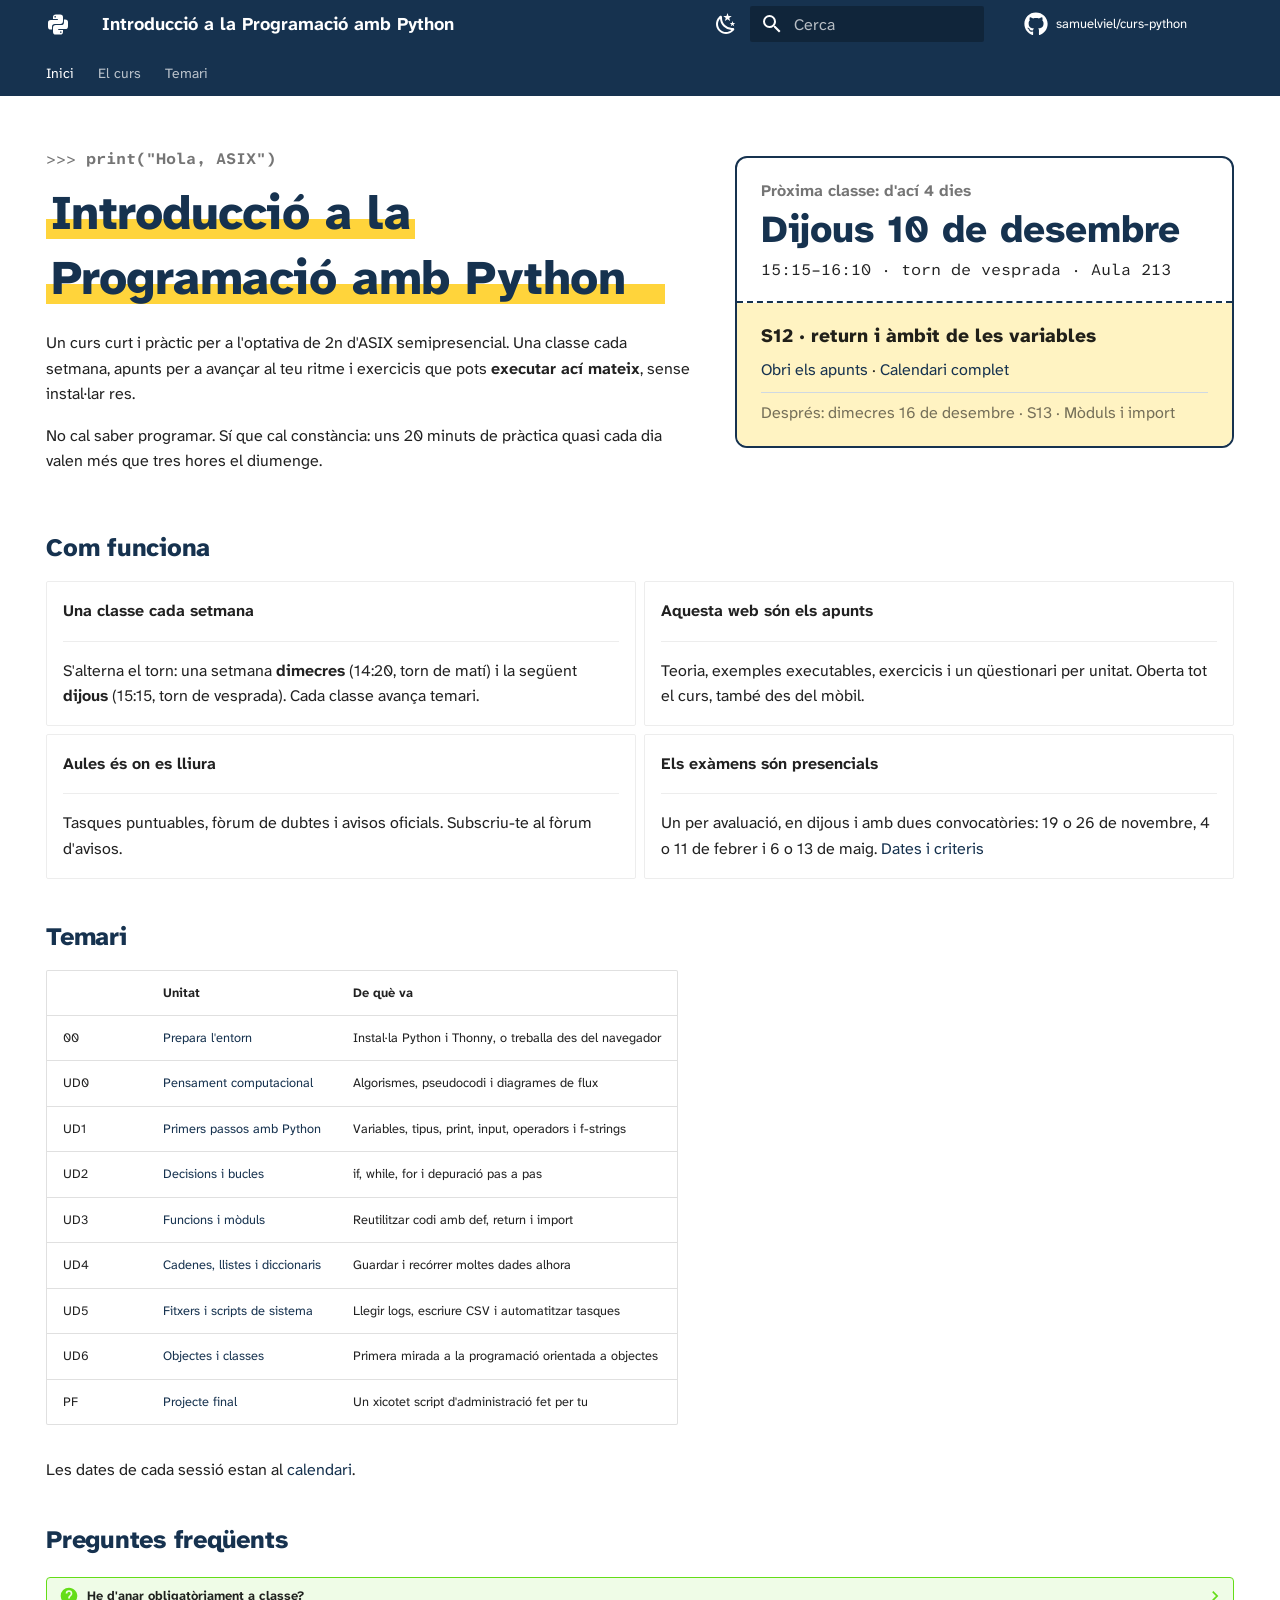
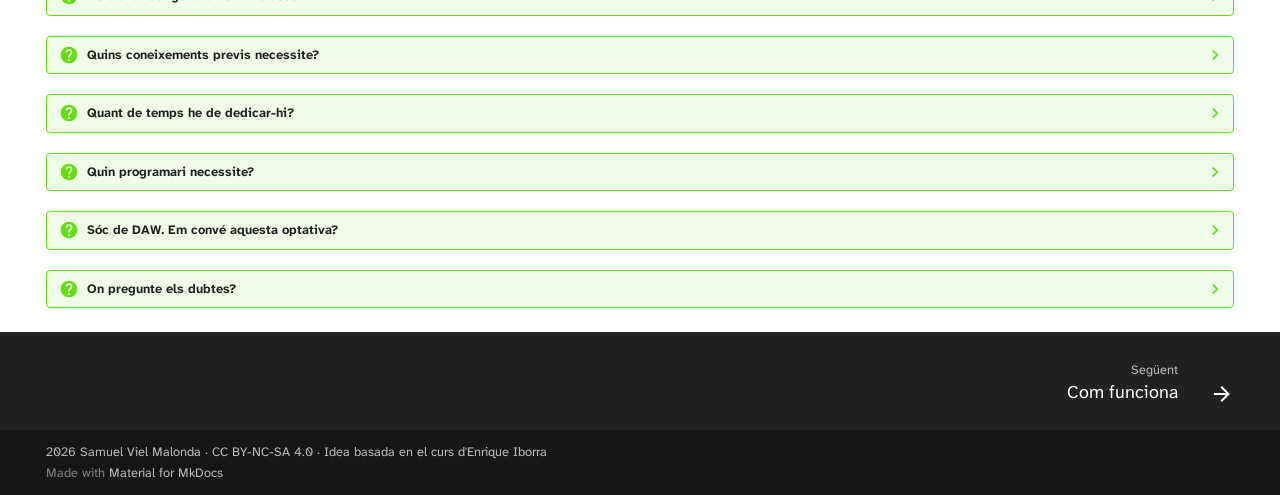
==== commit 0605fe7b: "Deployed 3bae9dc with MkDocs version: 1.6.1" ====
--- a/index.html
+++ b/index.html
@@ -1029,7 +1029,7 @@
 <li>
 <p><strong>Els exàmens són presencials</strong></p>
 <hr />
-<p>Un per trimestre, amb ordinador del centre i sense Internet. <a href="guia/#com-es-calcula-la-nota">Com s'avalua</a></p>
+<p>Un per avaluació, en dijous i amb dues convocatòries: 19 o 26 de novembre, 4 o 11 de febrer i 6 o 13 de maig. <a href="guia/#dates-dels-examens">Dates i criteris</a></p>
 </li>
 </ul>
 </div>
--- a/assets/css/curs.css
+++ b/assets/css/curs.css
@@ -136,7 +136,6 @@
 .md-typeset .cal-list > li.cal-past { opacity: .55; }
 .md-typeset .cal-list > li.cal-now { background: linear-gradient(90deg, var(--curs-marker-soft), transparent 85%); }
 .md-typeset .cal-list > li.cal-now::before { background: var(--curs-marker); }
-.md-typeset .cal-list > li.cal-exam::before { border-radius: 3px; border-color: var(--curs-warn); background: var(--curs-warn-soft); }
 .md-typeset .cal-list > li.cal-off { color: var(--curs-warn); font-style: italic; }
 .md-typeset .cal-list > li.cal-off::before { border-color: var(--curs-line); }
 .md-typeset .cal-list > li.cal-off .cal-date { text-decoration: line-through; font-weight: 400; }
@@ -187,3 +186,24 @@
 /* Targetes de la portada en dues columnes */
 @media (min-width: 45em) { .md-typeset .grid.cards.two { grid-template-columns: repeat(2, minmax(0, 1fr)); } }
 @media (max-width: 600px) { .md-typeset .hero-title { font-size: 1.7rem; } }
+
+/* ---------- exàmens ---------- */
+.md-typeset .exam-table table { margin: .8em 0; }
+.md-typeset .exam-table td small { color: var(--md-default-fg-color--light); }
+.md-typeset .exam-table .cal-past { opacity: .5; text-decoration: line-through; }
+.md-typeset .cal-list > li.cal-exam { background: linear-gradient(90deg, var(--curs-warn-soft), transparent 85%); }
+.md-typeset .cal-list > li.cal-exam::before { border-radius: 3px; border-color: var(--curs-warn); background: var(--curs-warn-soft); }
+.md-typeset .cal-list > li.cal-exam .cal-n { color: var(--curs-warn); font-weight: 700; }
+.md-typeset .cal-list > li.cal-repas::before { background: var(--curs-marker); border-color: var(--curs-ink); }
+.ticket-top.ticket-exam .ticket-label { color: var(--curs-warn); font-weight: 800; }
+
+/* ---------- logotips dins del text ---------- */
+.md-typeset img.logo {
+  background: #ffffff;
+  border: 1px solid var(--curs-line);
+  border-radius: 12px;
+  padding: 10px;
+  box-sizing: border-box;
+  clear: both;
+}
+@media (max-width: 600px) { .md-typeset img.logo { width: 80px !important; } }
